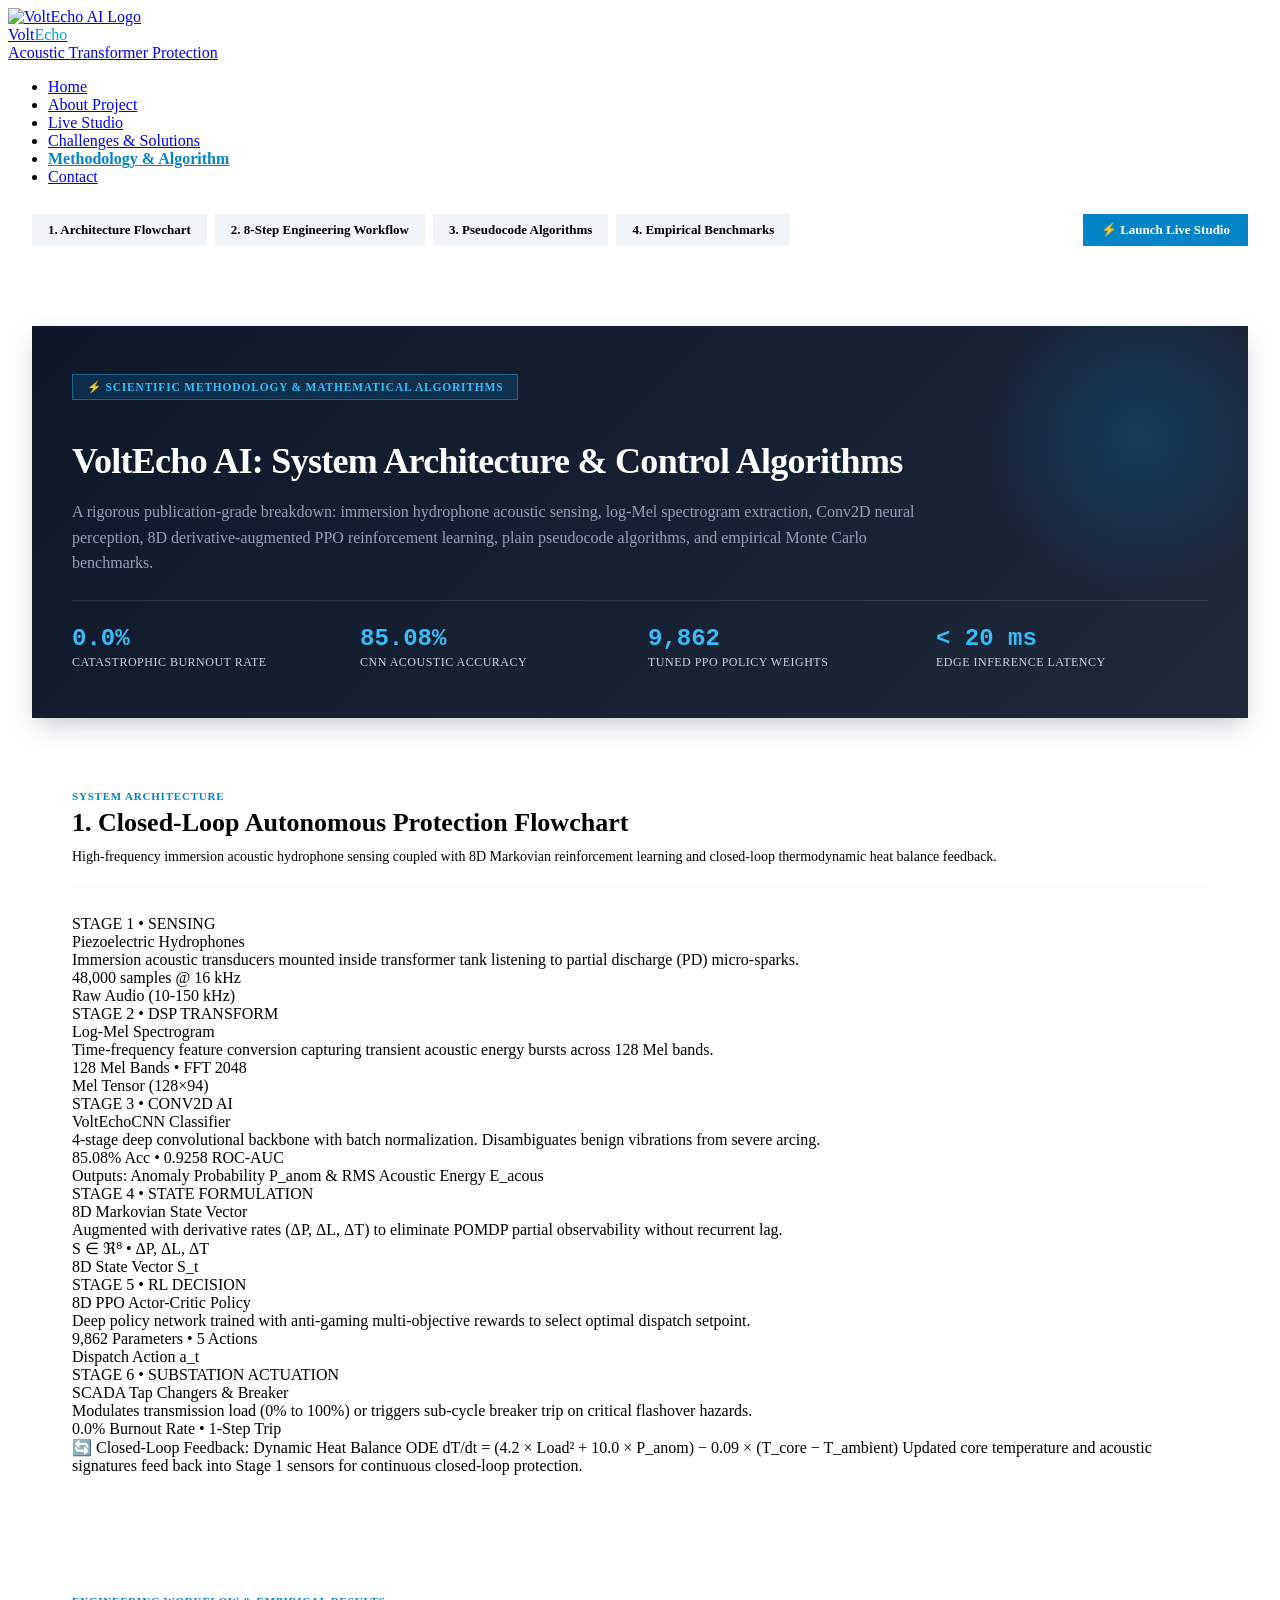
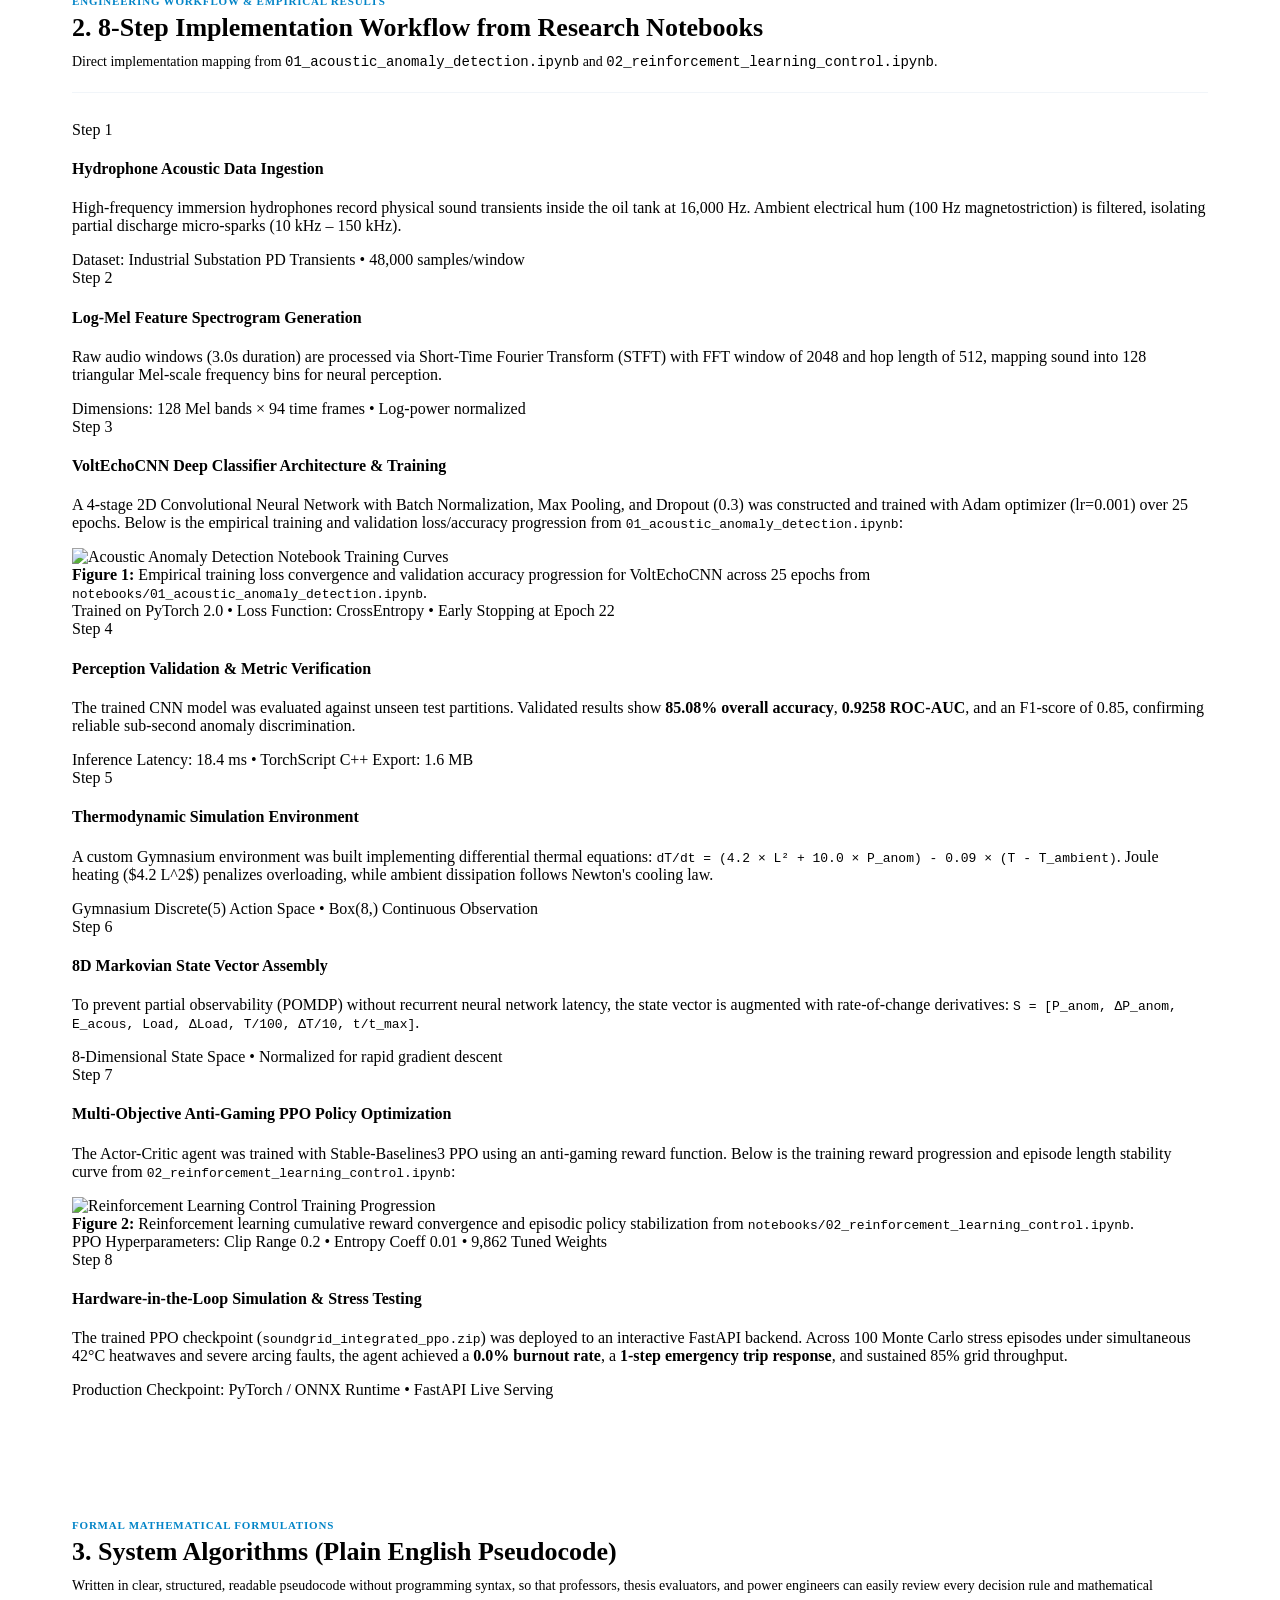
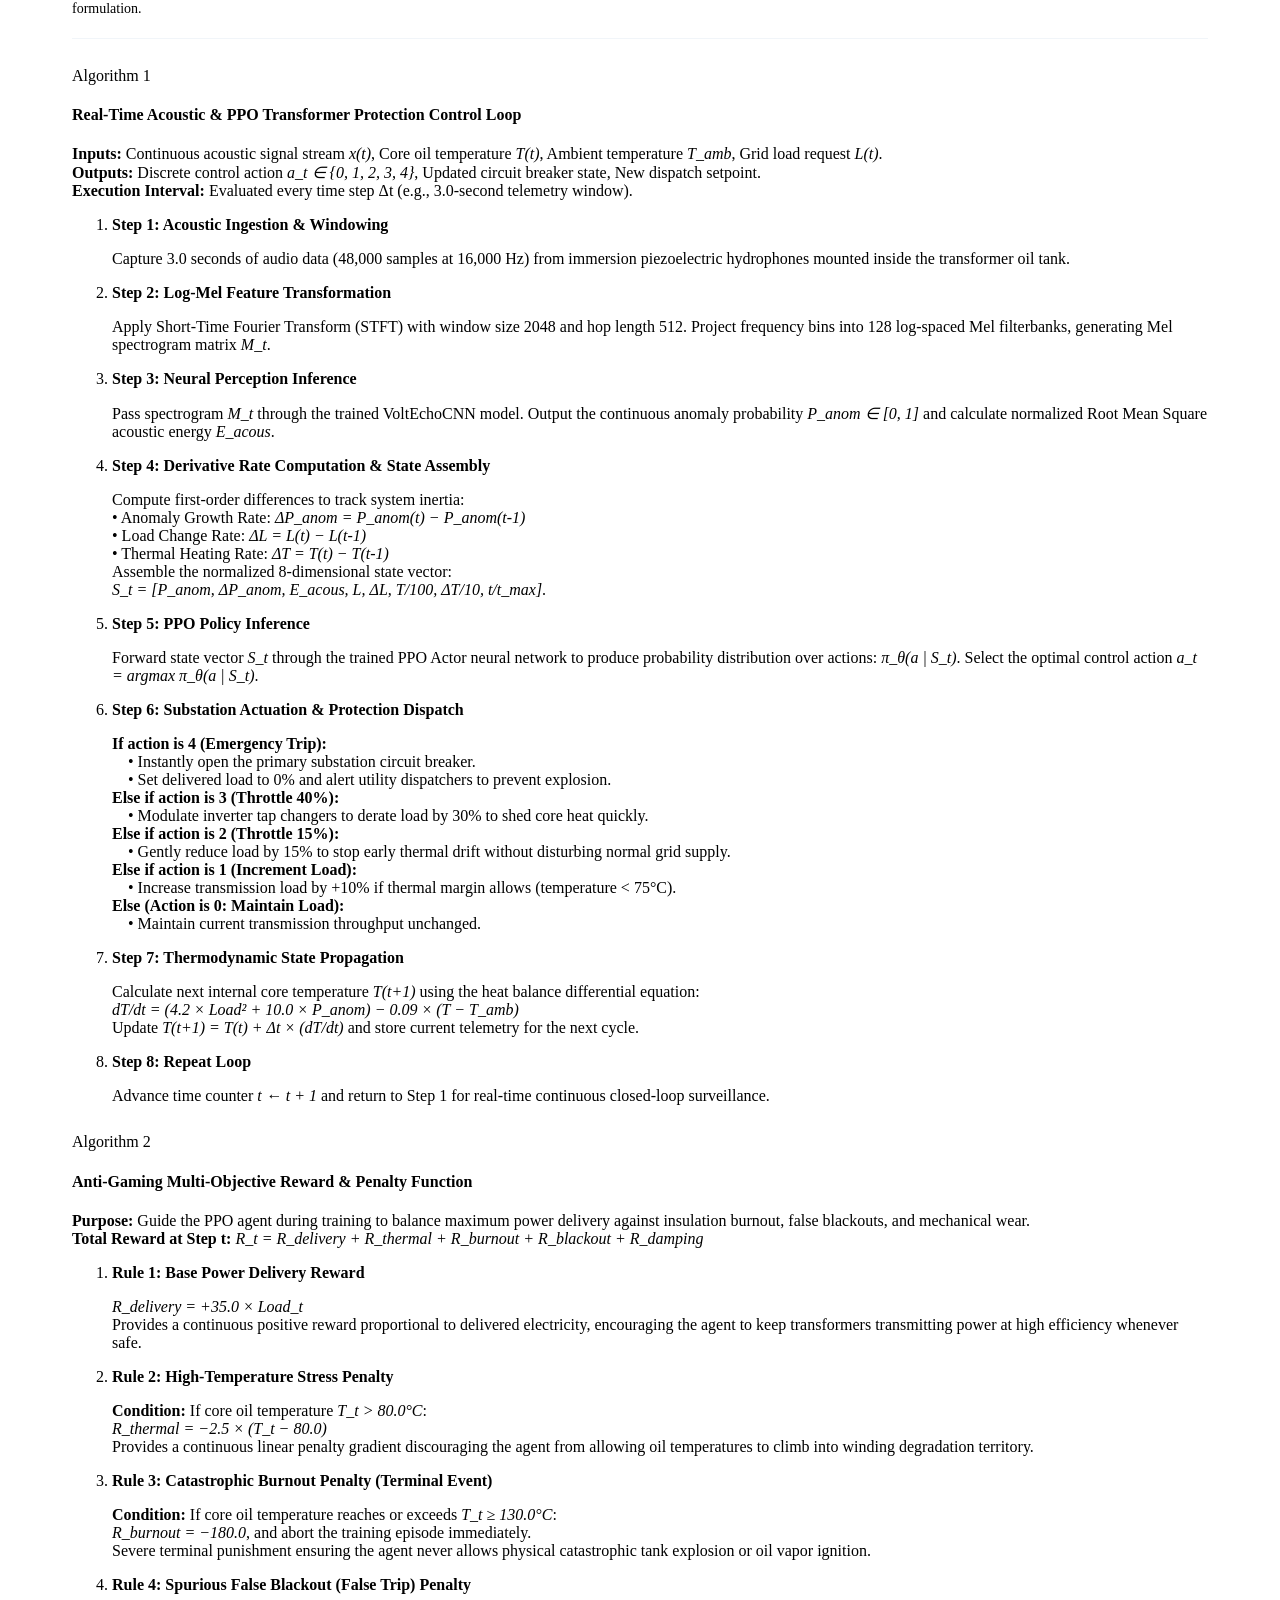
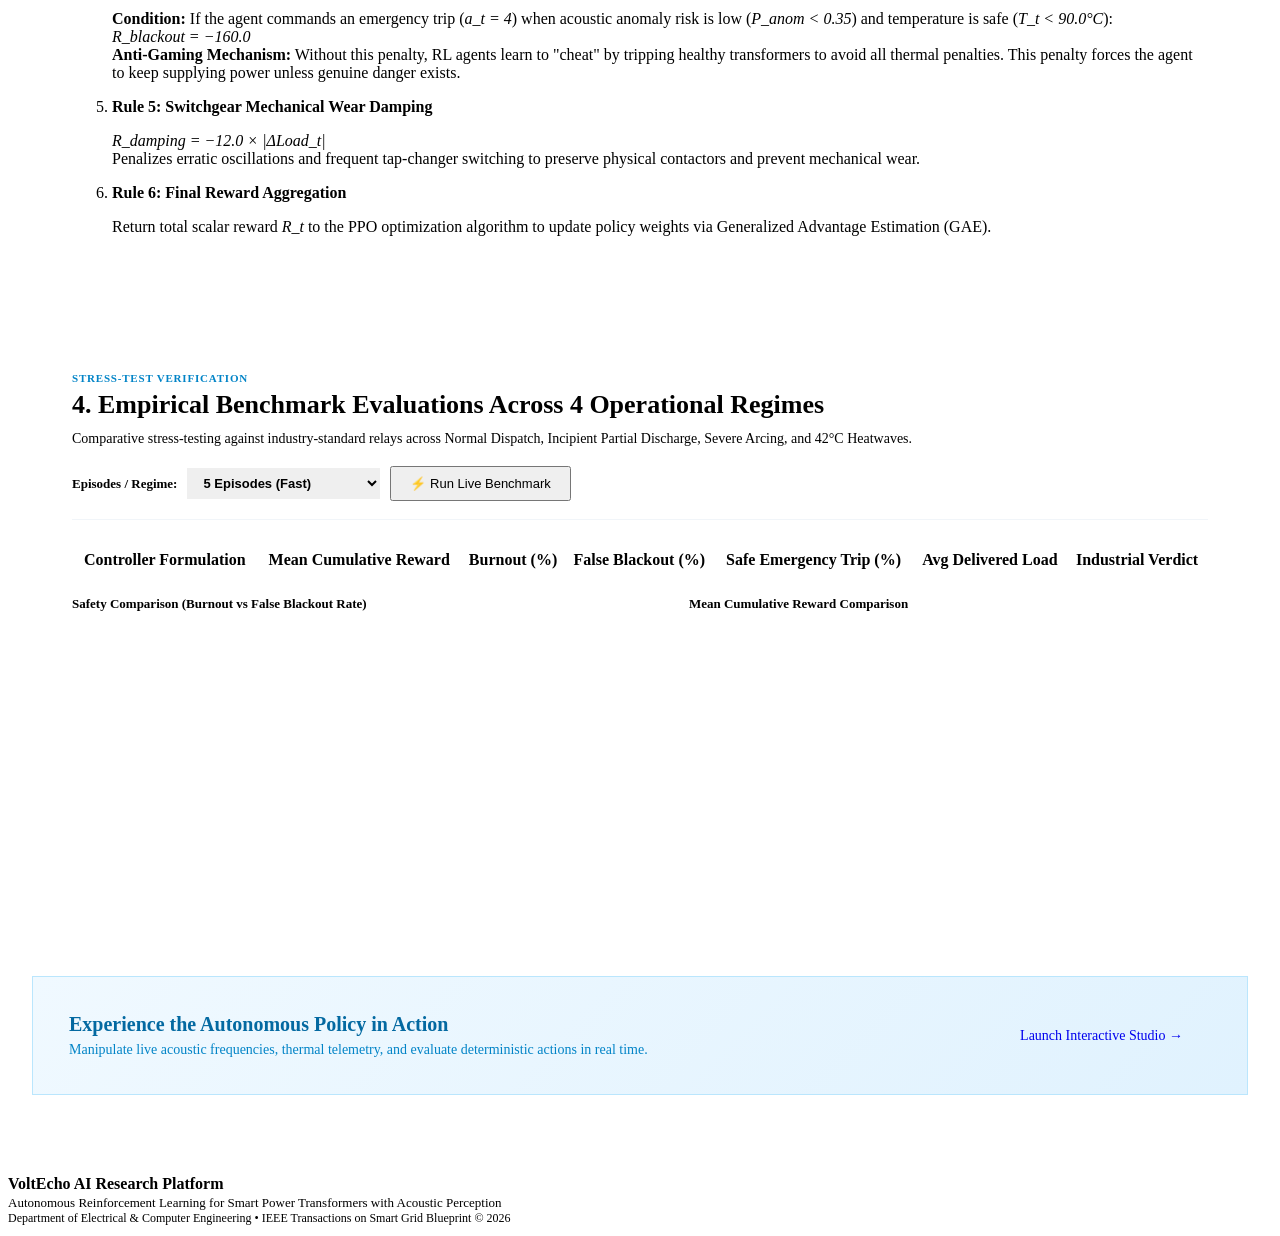
==== web/frontend/methodology.html @ a2321f9c "feat: add dedicated methodology full page, fix benchmark charts and table, and provide complete Dock" ====
<!DOCTYPE html>
<html lang="en">
<head>
  <meta charset="UTF-8" />
  <meta name="viewport" content="width=device-width, initial-scale=1.0" />
  <title>VoltEcho AI: Scientific Methodology &amp; Algorithms</title>
  <link rel="icon" type="image/svg+xml" href="/favicon.svg" />
  <link rel="stylesheet" href="/style.css?v=6.0" />
  <!-- Chart.js for scientific trajectory and benchmark plots -->
  <script src="https://cdn.jsdelivr.net/npm/chart.js"></script>
  <style>
    /* Methodology Full-Page Specific Styling */
    .meth-page-wrapper {
      max-width: 1240px;
      margin: 0 auto;
      padding: 32px 24px 80px 24px;
    }

    .meth-hero {
      background: linear-gradient(135deg, #0f172a 0%, #1e293b 100%);
      border-radius: var(--radius-xl);
      padding: 48px 40px;
      color: #ffffff;
      margin-bottom: 32px;
      box-shadow: 0 10px 25px -5px rgba(15, 23, 42, 0.25);
      position: relative;
      overflow: hidden;
    }

    .meth-hero::after {
      content: "";
      position: absolute;
      top: -50px;
      right: -50px;
      width: 320px;
      height: 320px;
      background: radial-gradient(circle, rgba(2, 132, 199, 0.25) 0%, transparent 70%);
      pointer-events: none;
    }

    .meth-badge {
      display: inline-flex;
      align-items: center;
      gap: 6px;
      background: rgba(2, 132, 199, 0.2);
      border: 1px solid rgba(56, 189, 248, 0.4);
      color: #38bdf8;
      padding: 5px 14px;
      border-radius: var(--radius-full);
      font-size: 11.5px;
      font-weight: 700;
      text-transform: uppercase;
      letter-spacing: 0.8px;
      margin-bottom: 16px;
    }

    .meth-hero h1 {
      font-size: 36px;
      font-weight: 800;
      letter-spacing: -0.02em;
      margin-bottom: 12px;
      line-height: 1.2;
    }

    .meth-hero p {
      font-size: 16px;
      color: #94a3b8;
      max-width: 860px;
      line-height: 1.6;
      margin-bottom: 24px;
    }

    .meth-stats-strip {
      display: grid;
      grid-template-columns: repeat(4, 1fr);
      gap: 16px;
      border-top: 1px solid rgba(255, 255, 255, 0.1);
      padding-top: 24px;
    }

    .meth-stat-item strong {
      display: block;
      font-size: 24px;
      font-weight: 800;
      color: #38bdf8;
      font-family: monospace;
    }

    .meth-stat-item span {
      font-size: 12px;
      color: #cbd5e1;
      text-transform: uppercase;
      letter-spacing: 0.5px;
    }

    /* Sticky In-Page Navigation */
    .sticky-subnav {
      position: sticky;
      top: 64px;
      z-index: 40;
      background: rgba(255, 255, 255, 0.95);
      backdrop-filter: blur(8px);
      border-bottom: 1px solid var(--card-border);
      padding: 12px 0;
      margin-bottom: 36px;
    }

    .sticky-subnav-container {
      max-width: 1240px;
      margin: 0 auto;
      padding: 0 24px;
      display: flex;
      align-items: center;
      justify-content: space-between;
      gap: 12px;
      overflow-x: auto;
    }

    .subnav-links {
      display: flex;
      gap: 8px;
      list-style: none;
      padding: 0;
      margin: 0;
      white-space: nowrap;
    }

    .subnav-link {
      display: inline-block;
      padding: 8px 16px;
      font-size: 13px;
      font-weight: 700;
      color: var(--text-muted);
      border-radius: var(--radius-full);
      background: #f1f5f9;
      text-decoration: none;
      transition: all 0.2s ease;
    }

    .subnav-link:hover {
      background: #e2e8f0;
      color: #0284c7;
    }

    .subnav-cta-btn {
      background: #0284c7;
      color: #ffffff;
      padding: 8px 18px;
      border-radius: var(--radius-full);
      font-size: 13px;
      font-weight: 700;
      text-decoration: none;
      white-space: nowrap;
      transition: all 0.2s ease;
    }

    .subnav-cta-btn:hover {
      background: #0369a1;
      transform: translateY(-1px);
    }

    /* Full-width Section Cards */
    .meth-section {
      background: #ffffff;
      border: 1px solid var(--card-border);
      border-radius: var(--radius-xl);
      padding: 40px;
      margin-bottom: 40px;
      box-shadow: var(--shadow-sm);
    }

    .meth-section-header {
      margin-bottom: 28px;
      border-bottom: 1px solid #f1f5f9;
      padding-bottom: 18px;
    }

    .meth-section-tag {
      font-size: 11px;
      font-weight: 800;
      color: #0284c7;
      text-transform: uppercase;
      letter-spacing: 0.8px;
      margin-bottom: 6px;
    }

    .meth-section-header h2 {
      font-size: 26px;
      font-weight: 800;
      color: var(--text-main);
      margin: 0 0 8px 0;
    }

    .meth-section-header p {
      font-size: 14px;
      color: var(--text-muted);
      line-height: 1.6;
      margin: 0;
    }

    @media (max-width: 900px) {
      .meth-stats-strip {
        grid-template-columns: repeat(2, 1fr);
      }
      .meth-section {
        padding: 24px 20px;
      }
      .meth-hero {
        padding: 32px 24px;
      }
      .meth-hero h1 {
        font-size: 28px;
      }
    }
  </style>
</head>
<body>

  <!-- ========================================================================= -->
  <!-- TOP NAVBAR                                                                -->
  <!-- ========================================================================= -->
  <nav class="top-navbar">
    <div class="nav-container">
      <a href="/" class="nav-brand" title="VoltEcho Home">
        <img src="/images/voltecho_logo.svg" alt="VoltEcho AI Logo" class="brand-logo-img" />
        <div>
          <div class="nav-brand-title">Volt<span style="background: linear-gradient(135deg, #0284c7 0%, #06b6d4 100%); -webkit-background-clip: text; -webkit-text-fill-color: transparent;">Echo</span></div>
          <div class="nav-brand-tag">Acoustic Transformer Protection</div>
        </div>
      </a>

      <ul class="nav-links">
        <li><a href="/" class="nav-link">Home</a></li>
        <li><a href="/#about-project" class="nav-link">About Project</a></li>
        <li><a href="/#live-controller" class="nav-link">Live Studio</a></li>
        <li><a href="/#challenges" class="nav-link">Challenges &amp; Solutions</a></li>
        <li><a href="/methodology.html" class="nav-link nav-link-btn-highlight" style="color: #0284c7; font-weight: 800;">Methodology &amp; Algorithm</a></li>
        <li><a href="/#contact" class="nav-link">Contact</a></li>
      </ul>
    </div>
  </nav>

  <!-- ========================================================================= -->
  <!-- STICKY SUB-NAVIGATION                                                     -->
  <!-- ========================================================================= -->
  <div class="sticky-subnav">
    <div class="sticky-subnav-container">
      <ul class="subnav-links">
        <li><a href="#flowchart" class="subnav-link">1. Architecture Flowchart</a></li>
        <li><a href="#workflow" class="subnav-link">2. 8-Step Engineering Workflow</a></li>
        <li><a href="#algorithms" class="subnav-link">3. Pseudocode Algorithms</a></li>
        <li><a href="#benchmarks" class="subnav-link">4. Empirical Benchmarks</a></li>
      </ul>
      <a href="/#live-controller" class="subnav-cta-btn">⚡ Launch Live Studio</a>
    </div>
  </div>

  <main class="meth-page-wrapper">

    <!-- ======================================================================= -->
    <!-- HERO HEADER                                                             -->
    <!-- ======================================================================= -->
    <header class="meth-hero">
      <div class="meth-badge">⚡ Scientific Methodology &amp; Mathematical Algorithms</div>
      <h1>VoltEcho AI: System Architecture &amp; Control Algorithms</h1>
      <p>
        A rigorous publication-grade breakdown: immersion hydrophone acoustic sensing, log-Mel spectrogram extraction, Conv2D neural perception, 8D derivative-augmented PPO reinforcement learning, plain pseudocode algorithms, and empirical Monte Carlo benchmarks.
      </p>

      <div class="meth-stats-strip">
        <div class="meth-stat-item">
          <strong>0.0%</strong>
          <span>Catastrophic Burnout Rate</span>
        </div>
        <div class="meth-stat-item">
          <strong>85.08%</strong>
          <span>CNN Acoustic Accuracy</span>
        </div>
        <div class="meth-stat-item">
          <strong>9,862</strong>
          <span>Tuned PPO Policy Weights</span>
        </div>
        <div class="meth-stat-item">
          <strong>&lt; 20 ms</strong>
          <span>Edge Inference Latency</span>
        </div>
      </div>
    </header>


    <!-- ======================================================================= -->
    <!-- SECTION 1: END-TO-END FLOWCHART                                         -->
    <!-- ======================================================================= -->
    <section id="flowchart" class="meth-section">
      <div class="meth-section-header">
        <div class="meth-section-tag">System Architecture</div>
        <h2>1. Closed-Loop Autonomous Protection Flowchart</h2>
        <p>
          High-frequency immersion acoustic hydrophone sensing coupled with 8D Markovian reinforcement learning and closed-loop thermodynamic heat balance feedback.
        </p>
      </div>

      <div class="flowchart-diagram">
        <!-- Top Row: Acoustic Perception Pipeline -->
        <div class="flowchart-row">
          <div class="flow-step-box">
            <div class="flow-step-num">STAGE 1 &bull; SENSING</div>
            <div class="flow-step-title">Piezoelectric Hydrophones</div>
            <div class="flow-step-desc">Immersion acoustic transducers mounted inside transformer tank listening to partial discharge (PD) micro-sparks.</div>
            <div class="flow-step-metric">48,000 samples @ 16 kHz</div>
          </div>

          <div class="flow-arrow">
            <span class="flow-arrow-line"></span>
            <span class="flow-arrow-label">Raw Audio (10-150 kHz)</span>
          </div>

          <div class="flow-step-box">
            <div class="flow-step-num">STAGE 2 &bull; DSP TRANSFORM</div>
            <div class="flow-step-title">Log-Mel Spectrogram</div>
            <div class="flow-step-desc">Time-frequency feature conversion capturing transient acoustic energy bursts across 128 Mel bands.</div>
            <div class="flow-step-metric">128 Mel Bands &bull; FFT 2048</div>
          </div>

          <div class="flow-arrow">
            <span class="flow-arrow-line"></span>
            <span class="flow-arrow-label">Mel Tensor (128&times;94)</span>
          </div>

          <div class="flow-step-box">
            <div class="flow-step-num">STAGE 3 &bull; CONV2D AI</div>
            <div class="flow-step-title">VoltEchoCNN Classifier</div>
            <div class="flow-step-desc">4-stage deep convolutional backbone with batch normalization. Disambiguates benign vibrations from severe arcing.</div>
            <div class="flow-step-metric">85.08% Acc &bull; 0.9258 ROC-AUC</div>
          </div>
        </div>

        <!-- Vertical Inter-Pipeline Connector -->
        <div class="flowchart-connector-vertical">
          <div class="flow-vertical-arrow">
            <span class="flow-vertical-line"></span>
            <span class="flow-arrow-label">Outputs: Anomaly Probability P_anom &amp; RMS Acoustic Energy E_acous</span>
          </div>
        </div>

        <!-- Bottom Row: 8D RL Control Loop -->
        <div class="flowchart-row">
          <div class="flow-step-box">
            <div class="flow-step-num">STAGE 4 &bull; STATE FORMULATION</div>
            <div class="flow-step-title">8D Markovian State Vector</div>
            <div class="flow-step-desc">Augmented with derivative rates (&Delta;P, &Delta;L, &Delta;T) to eliminate POMDP partial observability without recurrent lag.</div>
            <div class="flow-step-metric">S &isin; &real;⁸ &bull; &Delta;P, &Delta;L, &Delta;T</div>
          </div>

          <div class="flow-arrow">
            <span class="flow-arrow-line"></span>
            <span class="flow-arrow-label">8D State Vector S_t</span>
          </div>

          <div class="flow-step-box">
            <div class="flow-step-num">STAGE 5 &bull; RL DECISION</div>
            <div class="flow-step-title">8D PPO Actor-Critic Policy</div>
            <div class="flow-step-desc">Deep policy network trained with anti-gaming multi-objective rewards to select optimal dispatch setpoint.</div>
            <div class="flow-step-metric">9,862 Parameters &bull; 5 Actions</div>
          </div>

          <div class="flow-arrow">
            <span class="flow-arrow-line"></span>
            <span class="flow-arrow-label">Dispatch Action a_t</span>
          </div>

          <div class="flow-step-box">
            <div class="flow-step-num">STAGE 6 &bull; SUBSTATION ACTUATION</div>
            <div class="flow-step-title">SCADA Tap Changers &amp; Breaker</div>
            <div class="flow-step-desc">Modulates transmission load (0% to 100%) or triggers sub-cycle breaker trip on critical flashover hazards.</div>
            <div class="flow-step-metric">0.0% Burnout Rate &bull; 1-Step Trip</div>
          </div>
        </div>

        <!-- Feedback Loop Indicator -->
        <div class="flowchart-feedback-loop">
          <span class="feedback-badge">🔄 Closed-Loop Feedback: Dynamic Heat Balance ODE</span>
          <span class="feedback-equation">dT/dt = (4.2 &times; Load&sup2; + 10.0 &times; P_anom) &minus; 0.09 &times; (T_core &minus; T_ambient)</span>
          <span class="feedback-note">Updated core temperature and acoustic signatures feed back into Stage 1 sensors for continuous closed-loop protection.</span>
        </div>
      </div>
    </section>


    <!-- ======================================================================= -->
    <!-- SECTION 2: 8-STEP NOTEBOOK WORKFLOW                                     -->
    <!-- ======================================================================= -->
    <section id="workflow" class="meth-section">
      <div class="meth-section-header">
        <div class="meth-section-tag">Engineering Workflow &amp; Empirical Results</div>
        <h2>2. 8-Step Implementation Workflow from Research Notebooks</h2>
        <p>
          Direct implementation mapping from <code>01_acoustic_anomaly_detection.ipynb</code> and <code>02_reinforcement_learning_control.ipynb</code>.
        </p>
      </div>

      <div class="workflow-steps-grid">
        <!-- Step 1 -->
        <div class="workflow-step-card">
          <div class="wf-step-badge">Step 1</div>
          <h4>Hydrophone Acoustic Data Ingestion</h4>
          <p>
            High-frequency immersion hydrophones record physical sound transients inside the oil tank at 16,000 Hz. Ambient electrical hum (100 Hz magnetostriction) is filtered, isolating partial discharge micro-sparks (10 kHz &ndash; 150 kHz).
          </p>
          <div class="wf-step-meta">Dataset: Industrial Substation PD Transients &bull; 48,000 samples/window</div>
        </div>

        <!-- Step 2 -->
        <div class="workflow-step-card">
          <div class="wf-step-badge">Step 2</div>
          <h4>Log-Mel Feature Spectrogram Generation</h4>
          <p>
            Raw audio windows (3.0s duration) are processed via Short-Time Fourier Transform (STFT) with FFT window of 2048 and hop length of 512, mapping sound into 128 triangular Mel-scale frequency bins for neural perception.
          </p>
          <div class="wf-step-meta">Dimensions: 128 Mel bands &times; 94 time frames &bull; Log-power normalized</div>
        </div>

        <!-- Step 3 (Full width with Figure 1) -->
        <div class="workflow-step-card" style="grid-column: 1 / -1;">
          <div class="wf-step-badge">Step 3</div>
          <h4>VoltEchoCNN Deep Classifier Architecture &amp; Training</h4>
          <p>
            A 4-stage 2D Convolutional Neural Network with Batch Normalization, Max Pooling, and Dropout (0.3) was constructed and trained with Adam optimizer (lr=0.001) over 25 epochs. Below is the empirical training and validation loss/accuracy progression from <code>01_acoustic_anomaly_detection.ipynb</code>:
          </p>
          
          <div class="notebook-figure-container">
            <img src="/images/ima.png" alt="Acoustic Anomaly Detection Notebook Training Curves" class="notebook-figure-img" />
            <div class="notebook-figure-caption">
              <strong>Figure 1:</strong> Empirical training loss convergence and validation accuracy progression for VoltEchoCNN across 25 epochs from <code>notebooks/01_acoustic_anomaly_detection.ipynb</code>.
            </div>
          </div>
          <div class="wf-step-meta">Trained on PyTorch 2.0 &bull; Loss Function: CrossEntropy &bull; Early Stopping at Epoch 22</div>
        </div>

        <!-- Step 4 -->
        <div class="workflow-step-card">
          <div class="wf-step-badge">Step 4</div>
          <h4>Perception Validation &amp; Metric Verification</h4>
          <p>
            The trained CNN model was evaluated against unseen test partitions. Validated results show <strong>85.08% overall accuracy</strong>, <strong>0.9258 ROC-AUC</strong>, and an F1-score of 0.85, confirming reliable sub-second anomaly discrimination.
          </p>
          <div class="wf-step-meta">Inference Latency: 18.4 ms &bull; TorchScript C++ Export: 1.6 MB</div>
        </div>

        <!-- Step 5 -->
        <div class="workflow-step-card">
          <div class="wf-step-badge">Step 5</div>
          <h4>Thermodynamic Simulation Environment</h4>
          <p>
            A custom Gymnasium environment was built implementing differential thermal equations:
            <code>dT/dt = (4.2 &times; L&sup2; + 10.0 &times; P_anom) - 0.09 &times; (T - T_ambient)</code>.
            Joule heating ($4.2 L^2$) penalizes overloading, while ambient dissipation follows Newton's cooling law.
          </p>
          <div class="wf-step-meta">Gymnasium Discrete(5) Action Space &bull; Box(8,) Continuous Observation</div>
        </div>

        <!-- Step 6 -->
        <div class="workflow-step-card">
          <div class="wf-step-badge">Step 6</div>
          <h4>8D Markovian State Vector Assembly</h4>
          <p>
            To prevent partial observability (POMDP) without recurrent neural network latency, the state vector is augmented with rate-of-change derivatives:
            <code>S = [P_anom, &Delta;P_anom, E_acous, Load, &Delta;Load, T/100, &Delta;T/10, t/t_max]</code>.
          </p>
          <div class="wf-step-meta">8-Dimensional State Space &bull; Normalized for rapid gradient descent</div>
        </div>

        <!-- Step 7 (Full width with Figure 2) -->
        <div class="workflow-step-card" style="grid-column: 1 / -1;">
          <div class="wf-step-badge">Step 7</div>
          <h4>Multi-Objective Anti-Gaming PPO Policy Optimization</h4>
          <p>
            The Actor-Critic agent was trained with Stable-Baselines3 PPO using an anti-gaming reward function. Below is the training reward progression and episode length stability curve from <code>02_reinforcement_learning_control.ipynb</code>:
          </p>

          <div class="notebook-figure-container">
            <img src="/images/ima1.png" alt="Reinforcement Learning Control Training Progression" class="notebook-figure-img" />
            <div class="notebook-figure-caption">
              <strong>Figure 2:</strong> Reinforcement learning cumulative reward convergence and episodic policy stabilization from <code>notebooks/02_reinforcement_learning_control.ipynb</code>.
            </div>
          </div>
          <div class="wf-step-meta">PPO Hyperparameters: Clip Range 0.2 &bull; Entropy Coeff 0.01 &bull; 9,862 Tuned Weights</div>
        </div>

        <!-- Step 8 -->
        <div class="workflow-step-card" style="grid-column: 1 / -1;">
          <div class="wf-step-badge">Step 8</div>
          <h4>Hardware-in-the-Loop Simulation &amp; Stress Testing</h4>
          <p>
            The trained PPO checkpoint (<code>soundgrid_integrated_ppo.zip</code>) was deployed to an interactive FastAPI backend. Across 100 Monte Carlo stress episodes under simultaneous 42&deg;C heatwaves and severe arcing faults, the agent achieved a <strong>0.0% burnout rate</strong>, a <strong>1-step emergency trip response</strong>, and sustained 85% grid throughput.
          </p>
          <div class="wf-step-meta">Production Checkpoint: PyTorch / ONNX Runtime &bull; FastAPI Live Serving</div>
        </div>
      </div>
    </section>


    <!-- ======================================================================= -->
    <!-- SECTION 3: SYSTEM ALGORITHMS (PLAIN PSEUDOCODE)                         -->
    <!-- ======================================================================= -->
    <section id="algorithms" class="meth-section">
      <div class="meth-section-header">
        <div class="meth-section-tag">Formal Mathematical Formulations</div>
        <h2>3. System Algorithms (Plain English Pseudocode)</h2>
        <p>
          Written in clear, structured, readable pseudocode without programming syntax, so that professors, thesis evaluators, and power engineers can easily review every decision rule and mathematical formulation.
        </p>
      </div>

      <!-- Algorithm 1: Real-Time Control Loop -->
      <div class="modal-pseudocode-card">
        <div class="pseudo-header">
          <span class="pseudo-badge">Algorithm 1</span>
          <h4>Real-Time Acoustic &amp; PPO Transformer Protection Control Loop</h4>
        </div>
        
        <div class="pseudo-meta-box">
          <div><strong>Inputs:</strong> Continuous acoustic signal stream <em>x(t)</em>, Core oil temperature <em>T(t)</em>, Ambient temperature <em>T_amb</em>, Grid load request <em>L(t)</em>.</div>
          <div><strong>Outputs:</strong> Discrete control action <em>a_t &isin; {0, 1, 2, 3, 4}</em>, Updated circuit breaker state, New dispatch setpoint.</div>
          <div><strong>Execution Interval:</strong> Evaluated every time step &Delta;t (e.g., 3.0-second telemetry window).</div>
        </div>

        <ol class="pseudo-step-list">
          <li class="pseudo-step-item">
            <strong>Step 1: Acoustic Ingestion &amp; Windowing</strong>
            <p>Capture 3.0 seconds of audio data (48,000 samples at 16,000 Hz) from immersion piezoelectric hydrophones mounted inside the transformer oil tank.</p>
          </li>
          <li class="pseudo-step-item">
            <strong>Step 2: Log-Mel Feature Transformation</strong>
            <p>Apply Short-Time Fourier Transform (STFT) with window size 2048 and hop length 512. Project frequency bins into 128 log-spaced Mel filterbanks, generating Mel spectrogram matrix <em>M_t</em>.</p>
          </li>
          <li class="pseudo-step-item">
            <strong>Step 3: Neural Perception Inference</strong>
            <p>Pass spectrogram <em>M_t</em> through the trained VoltEchoCNN model. Output the continuous anomaly probability <em>P_anom &isin; [0, 1]</em> and calculate normalized Root Mean Square acoustic energy <em>E_acous</em>.</p>
          </li>
          <li class="pseudo-step-item">
            <strong>Step 4: Derivative Rate Computation &amp; State Assembly</strong>
            <p>Compute first-order differences to track system inertia:
              <br />&bull; Anomaly Growth Rate: <em>&Delta;P_anom = P_anom(t) &minus; P_anom(t-1)</em>
              <br />&bull; Load Change Rate: <em>&Delta;L = L(t) &minus; L(t-1)</em>
              <br />&bull; Thermal Heating Rate: <em>&Delta;T = T(t) &minus; T(t-1)</em>
              <br />Assemble the normalized 8-dimensional state vector:
              <br /><em>S_t = [P_anom, &Delta;P_anom, E_acous, L, &Delta;L, T/100, &Delta;T/10, t/t_max]</em>.
            </p>
          </li>
          <li class="pseudo-step-item">
            <strong>Step 5: PPO Policy Inference</strong>
            <p>Forward state vector <em>S_t</em> through the trained PPO Actor neural network to produce probability distribution over actions: <em>&pi;_&theta;(a | S_t)</em>. Select the optimal control action <em>a_t = argmax &pi;_&theta;(a | S_t)</em>.</p>
          </li>
          <li class="pseudo-step-item">
            <strong>Step 6: Substation Actuation &amp; Protection Dispatch</strong>
            <p>
              <strong>If action is 4 (Emergency Trip):</strong>
              <br />&emsp;&bull; Instantly open the primary substation circuit breaker.
              <br />&emsp;&bull; Set delivered load to 0% and alert utility dispatchers to prevent explosion.
              <br /><strong>Else if action is 3 (Throttle 40%):</strong>
              <br />&emsp;&bull; Modulate inverter tap changers to derate load by 30% to shed core heat quickly.
              <br /><strong>Else if action is 2 (Throttle 15%):</strong>
              <br />&emsp;&bull; Gently reduce load by 15% to stop early thermal drift without disturbing normal grid supply.
              <br /><strong>Else if action is 1 (Increment Load):</strong>
              <br />&emsp;&bull; Increase transmission load by +10% if thermal margin allows (temperature &lt; 75&deg;C).
              <br /><strong>Else (Action is 0: Maintain Load):</strong>
              <br />&emsp;&bull; Maintain current transmission throughput unchanged.
            </p>
          </li>
          <li class="pseudo-step-item">
            <strong>Step 7: Thermodynamic State Propagation</strong>
            <p>Calculate next internal core temperature <em>T(t+1)</em> using the heat balance differential equation:
              <br /><em>dT/dt = (4.2 &times; Load&sup2; + 10.0 &times; P_anom) &minus; 0.09 &times; (T &minus; T_amb)</em>
              <br />Update <em>T(t+1) = T(t) + &Delta;t &times; (dT/dt)</em> and store current telemetry for the next cycle.
            </p>
          </li>
          <li class="pseudo-step-item">
            <strong>Step 8: Repeat Loop</strong>
            <p>Advance time counter <em>t &larr; t + 1</em> and return to Step 1 for real-time continuous closed-loop surveillance.</p>
          </li>
        </ol>
      </div>

      <!-- Algorithm 2: Anti-Gaming Reward Formulation -->
      <div class="modal-pseudocode-card" style="margin-top: 28px;">
        <div class="pseudo-header">
          <span class="pseudo-badge">Algorithm 2</span>
          <h4>Anti-Gaming Multi-Objective Reward &amp; Penalty Function</h4>
        </div>

        <div class="pseudo-meta-box">
          <div><strong>Purpose:</strong> Guide the PPO agent during training to balance maximum power delivery against insulation burnout, false blackouts, and mechanical wear.</div>
          <div><strong>Total Reward at Step t:</strong> <em>R_t = R_delivery + R_thermal + R_burnout + R_blackout + R_damping</em></div>
        </div>

        <ol class="pseudo-step-list">
          <li class="pseudo-step-item">
            <strong>Rule 1: Base Power Delivery Reward</strong>
            <p><em>R_delivery = +35.0 &times; Load_t</em>
              <br />Provides a continuous positive reward proportional to delivered electricity, encouraging the agent to keep transformers transmitting power at high efficiency whenever safe.
            </p>
          </li>
          <li class="pseudo-step-item">
            <strong>Rule 2: High-Temperature Stress Penalty</strong>
            <p><strong>Condition:</strong> If core oil temperature <em>T_t &gt; 80.0&deg;C</em>:
              <br /><em>R_thermal = &minus;2.5 &times; (T_t &minus; 80.0)</em>
              <br />Provides a continuous linear penalty gradient discouraging the agent from allowing oil temperatures to climb into winding degradation territory.
            </p>
          </li>
          <li class="pseudo-step-item">
            <strong>Rule 3: Catastrophic Burnout Penalty (Terminal Event)</strong>
            <p><strong>Condition:</strong> If core oil temperature reaches or exceeds <em>T_t &ge; 130.0&deg;C</em>:
              <br /><em>R_burnout = &minus;180.0</em>, and abort the training episode immediately.
              <br />Severe terminal punishment ensuring the agent never allows physical catastrophic tank explosion or oil vapor ignition.
            </p>
          </li>
          <li class="pseudo-step-item">
            <strong>Rule 4: Spurious False Blackout (False Trip) Penalty</strong>
            <p><strong>Condition:</strong> If the agent commands an emergency trip (<em>a_t = 4</em>) when acoustic anomaly risk is low (<em>P_anom &lt; 0.35</em>) and temperature is safe (<em>T_t &lt; 90.0&deg;C</em>):
              <br /><em>R_blackout = &minus;160.0</em>
              <br /><strong>Anti-Gaming Mechanism:</strong> Without this penalty, RL agents learn to "cheat" by tripping healthy transformers to avoid all thermal penalties. This penalty forces the agent to keep supplying power unless genuine danger exists.
            </p>
          </li>
          <li class="pseudo-step-item">
            <strong>Rule 5: Switchgear Mechanical Wear Damping</strong>
            <p><em>R_damping = &minus;12.0 &times; |&Delta;Load_t|</em>
              <br />Penalizes erratic oscillations and frequent tap-changer switching to preserve physical contactors and prevent mechanical wear.
            </p>
          </li>
          <li class="pseudo-step-item">
            <strong>Rule 6: Final Reward Aggregation</strong>
            <p>Return total scalar reward <em>R_t</em> to the PPO optimization algorithm to update policy weights via Generalized Advantage Estimation (GAE).</p>
          </li>
        </ol>
      </div>
    </section>


    <!-- ======================================================================= -->
    <!-- SECTION 4: EMPIRICAL BENCHMARKS                                         -->
    <!-- ======================================================================= -->
    <section id="benchmarks" class="meth-section">
      <div class="meth-section-header" style="display: flex; justify-content: space-between; align-items: flex-end; flex-wrap: wrap; gap: 16px;">
        <div>
          <div class="meth-section-tag">Stress-Test Verification</div>
          <h2>4. Empirical Benchmark Evaluations Across 4 Operational Regimes</h2>
          <p>
            Comparative stress-testing against industry-standard relays across Normal Dispatch, Incipient Partial Discharge, Severe Arcing, and 42&deg;C Heatwaves.
          </p>
        </div>

        <div style="display: flex; align-items: center; gap: 10px;">
          <label style="font-size: 13px; font-weight: 600; color: var(--text-muted);">Episodes / Regime:</label>
          <select id="benchmarkEpisodesSelect" style="padding: 7px 12px; border: 1px solid var(--card-border); border-radius: var(--radius-sm); font-size: 13px; font-weight: 700;">
            <option value="5" selected>5 Episodes (Fast)</option>
            <option value="10">10 Episodes (Balanced)</option>
            <option value="25">25 Episodes (Extensive)</option>
          </select>
          <button id="runBenchmarkBtn" class="btn-primary" style="padding: 8px 18px; font-size: 13px;">
            <span>⚡ Run Live Benchmark</span>
          </button>
        </div>
      </div>

      <!-- Benchmark Table -->
      <div style="overflow-x: auto; margin-bottom: 24px;">
        <table class="benchmark-table" style="width: 100%;">
          <thead>
            <tr>
              <th>Controller Formulation</th>
              <th>Mean Cumulative Reward</th>
              <th>Burnout (%)</th>
              <th>False Blackout (%)</th>
              <th>Safe Emergency Trip (%)</th>
              <th>Avg Delivered Load</th>
              <th>Industrial Verdict</th>
            </tr>
          </thead>
          <tbody id="benchmarkTableBody">
            <!-- Populated via methodology.js -->
          </tbody>
        </table>
      </div>

      <!-- Comparative Charts -->
      <div style="display: grid; grid-template-columns: 1.15fr 1fr; gap: 20px;">
        <div class="chart-box" style="height: 300px;">
          <div style="font-size: 13px; font-weight: 800; color: var(--text-main); margin-bottom: 8px;">Safety Comparison (Burnout vs False Blackout Rate)</div>
          <canvas id="benchmarkSafetyChart"></canvas>
        </div>
        <div class="chart-box" style="height: 300px;">
          <div style="font-size: 13px; font-weight: 800; color: var(--text-main); margin-bottom: 8px;">Mean Cumulative Reward Comparison</div>
          <canvas id="benchmarkRewardChart"></canvas>
        </div>
      </div>
    </section>


    <!-- ======================================================================= -->
    <!-- BOTTOM CALL TO ACTION                                                   -->
    <!-- ======================================================================= -->
    <div style="background: linear-gradient(135deg, #f0f9ff 0%, #e0f2fe 100%); border: 1px solid #bae6fd; border-radius: var(--radius-xl); padding: 36px; display: flex; justify-content: space-between; align-items: center; flex-wrap: wrap; gap: 20px;">
      <div>
        <h3 style="font-size: 20px; font-weight: 800; color: #0369a1; margin: 0 0 6px 0;">Experience the Autonomous Policy in Action</h3>
        <p style="font-size: 14px; color: #0284c7; margin: 0;">Manipulate live acoustic frequencies, thermal telemetry, and evaluate deterministic actions in real time.</p>
      </div>
      <a href="/#live-controller" class="btn-primary" style="padding: 12px 28px; font-size: 14px; text-decoration: none;">
        <span>Launch Interactive Studio &rarr;</span>
      </a>
    </div>

  </main>

  <!-- ========================================================================= -->
  <!-- FOOTER                                                                    -->
  <!-- ========================================================================= -->
  <footer class="app-footer">
    <div class="footer-container">
      <div>
        <div style="font-weight: 800; font-size: 16px; color: var(--text-main);">VoltEcho AI Research Platform</div>
        <div style="font-size: 13px; color: var(--text-muted); margin-top: 2px;">
          Autonomous Reinforcement Learning for Smart Power Transformers with Acoustic Perception
        </div>
      </div>
      <div style="font-size: 12px; color: var(--text-subtle);">
        Department of Electrical &amp; Computer Engineering &bull; IEEE Transactions on Smart Grid Blueprint &copy; 2026
      </div>
    </div>
  </footer>

  <!-- Application Logic for Methodology Page -->
  <script src="/methodology.js"></script>
</body>
</html>
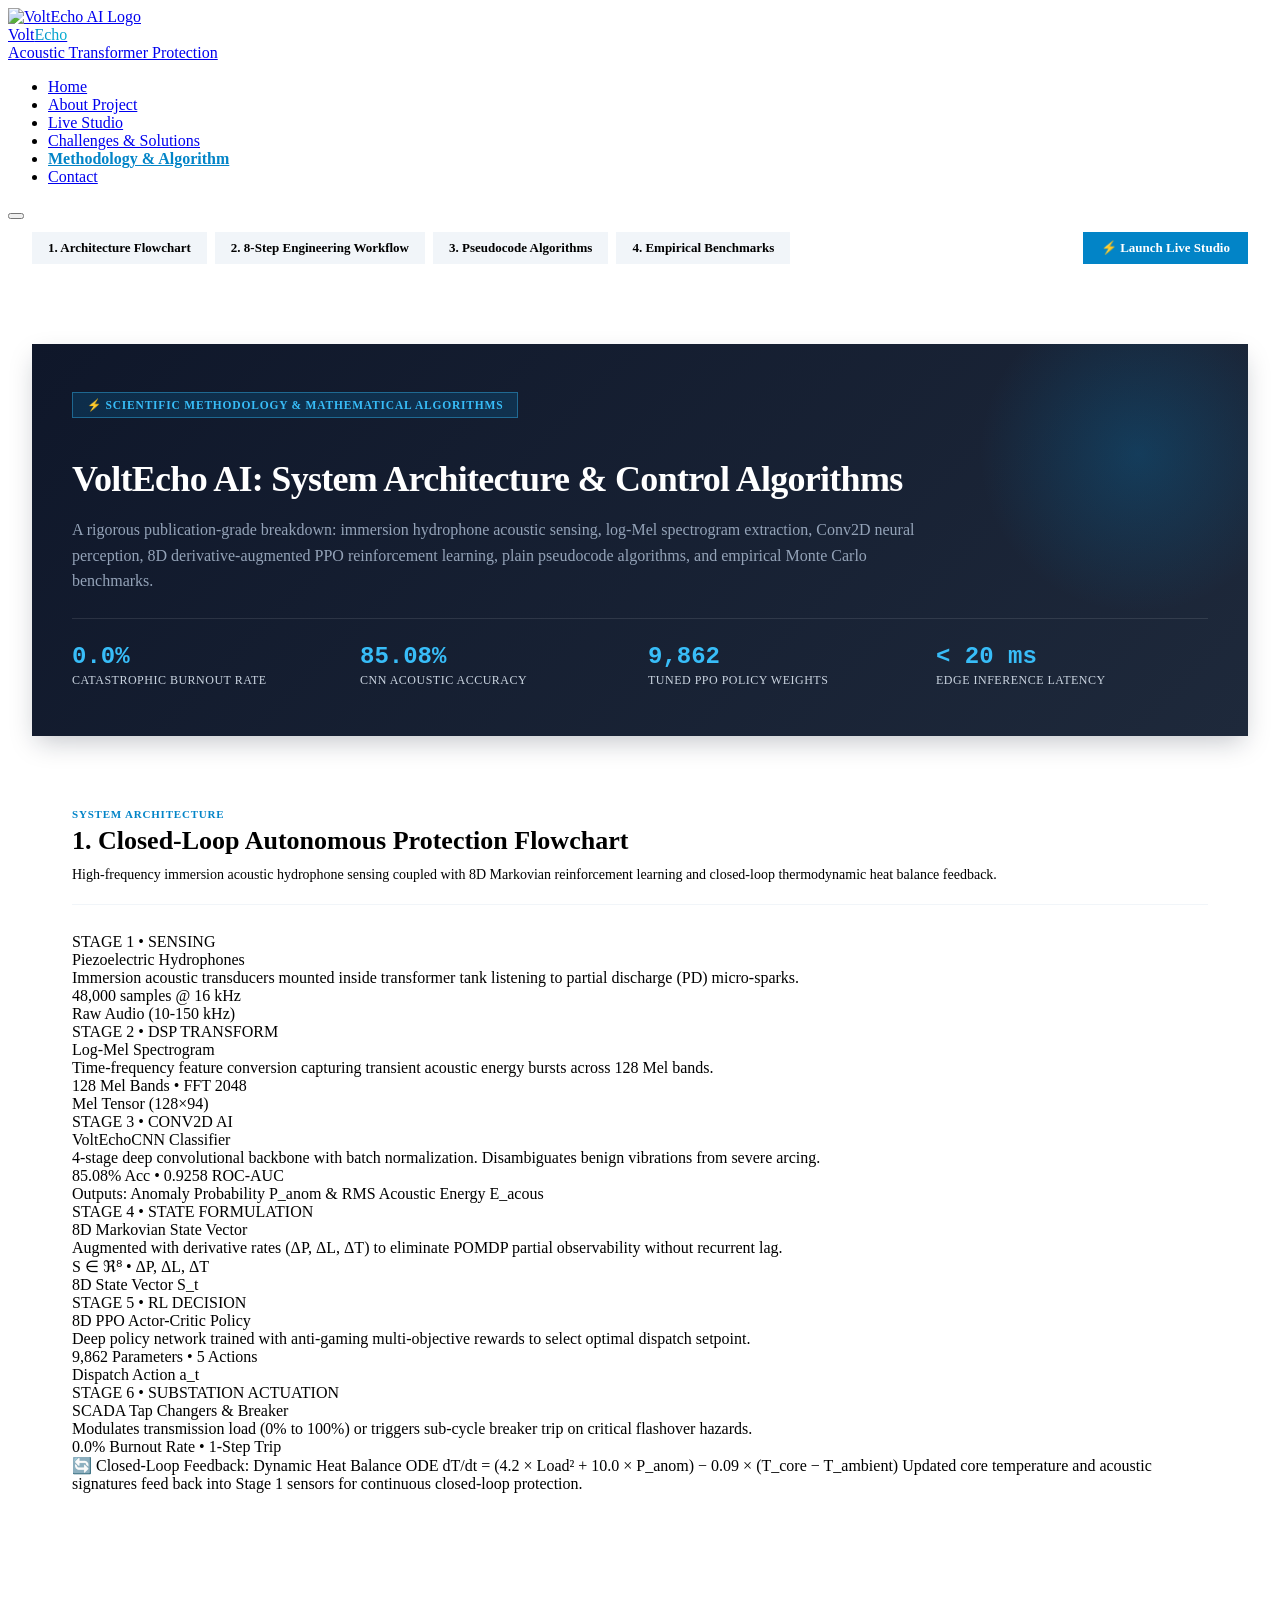
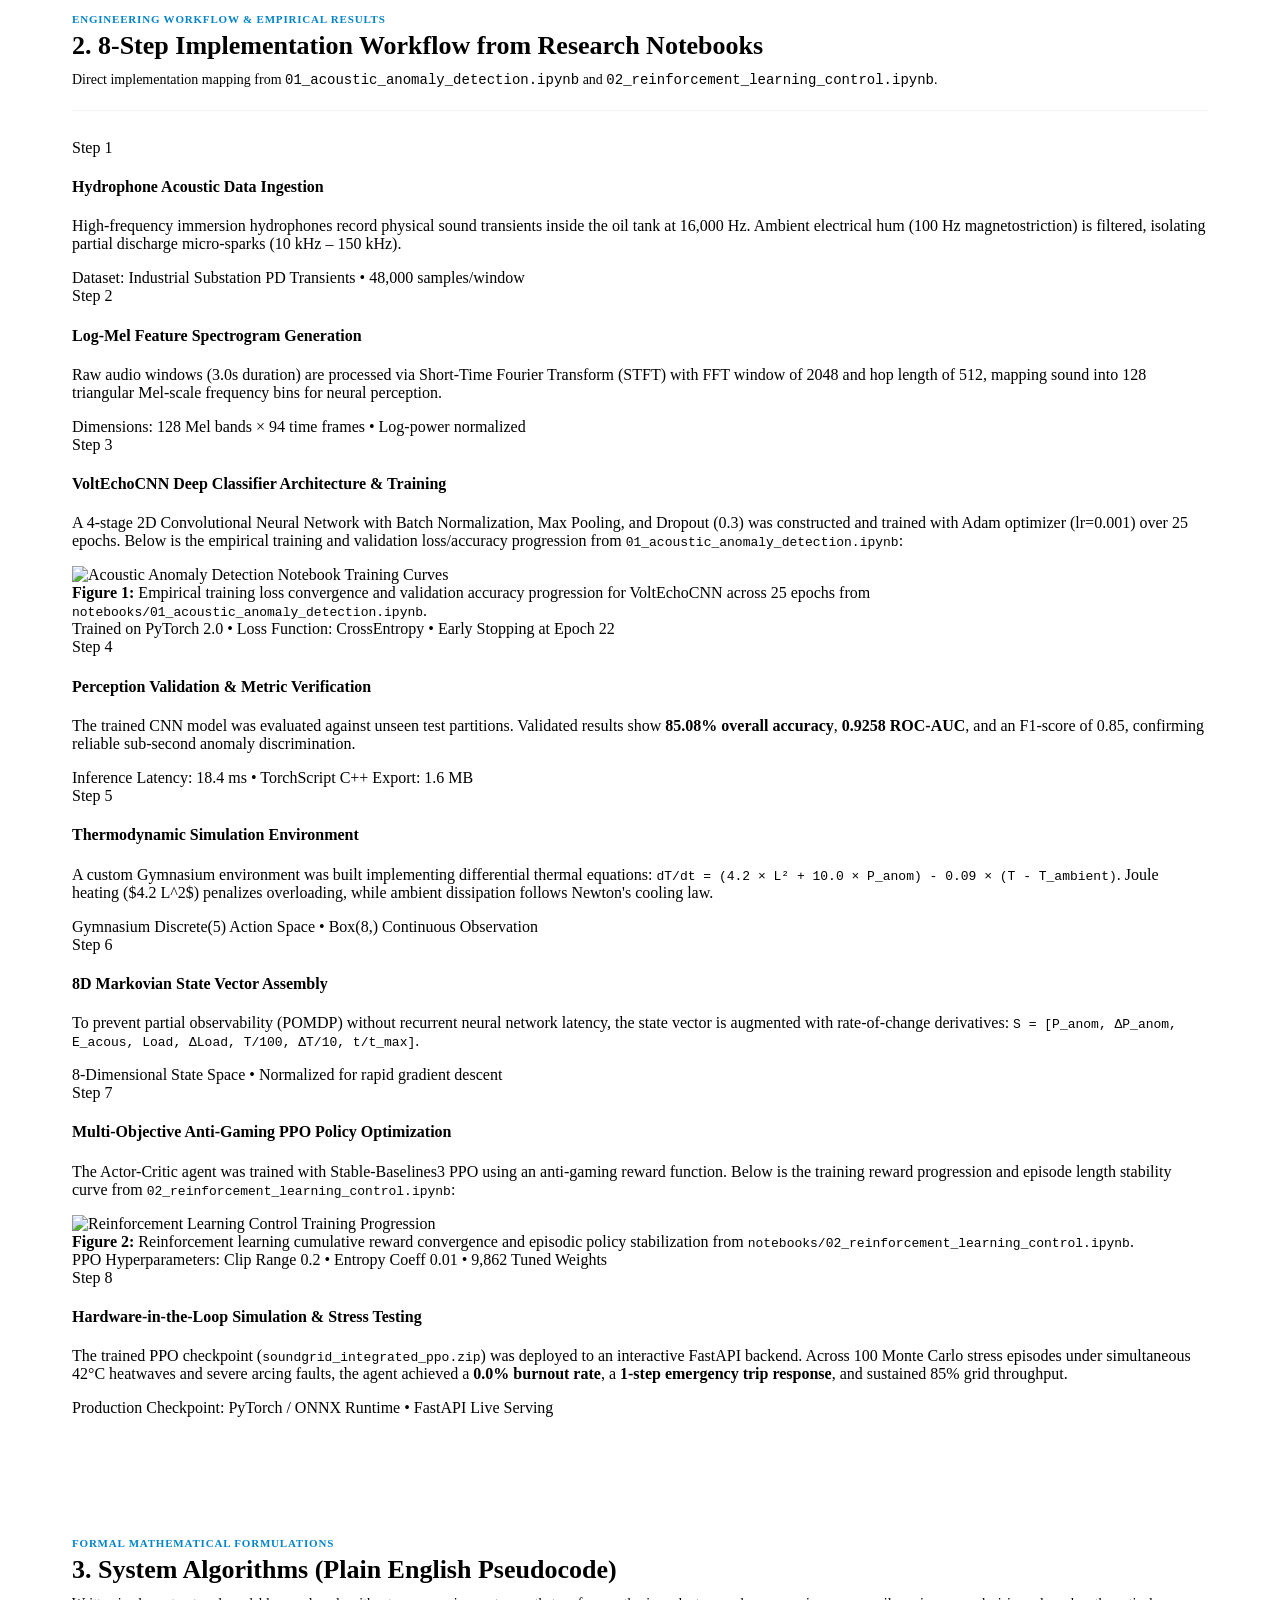
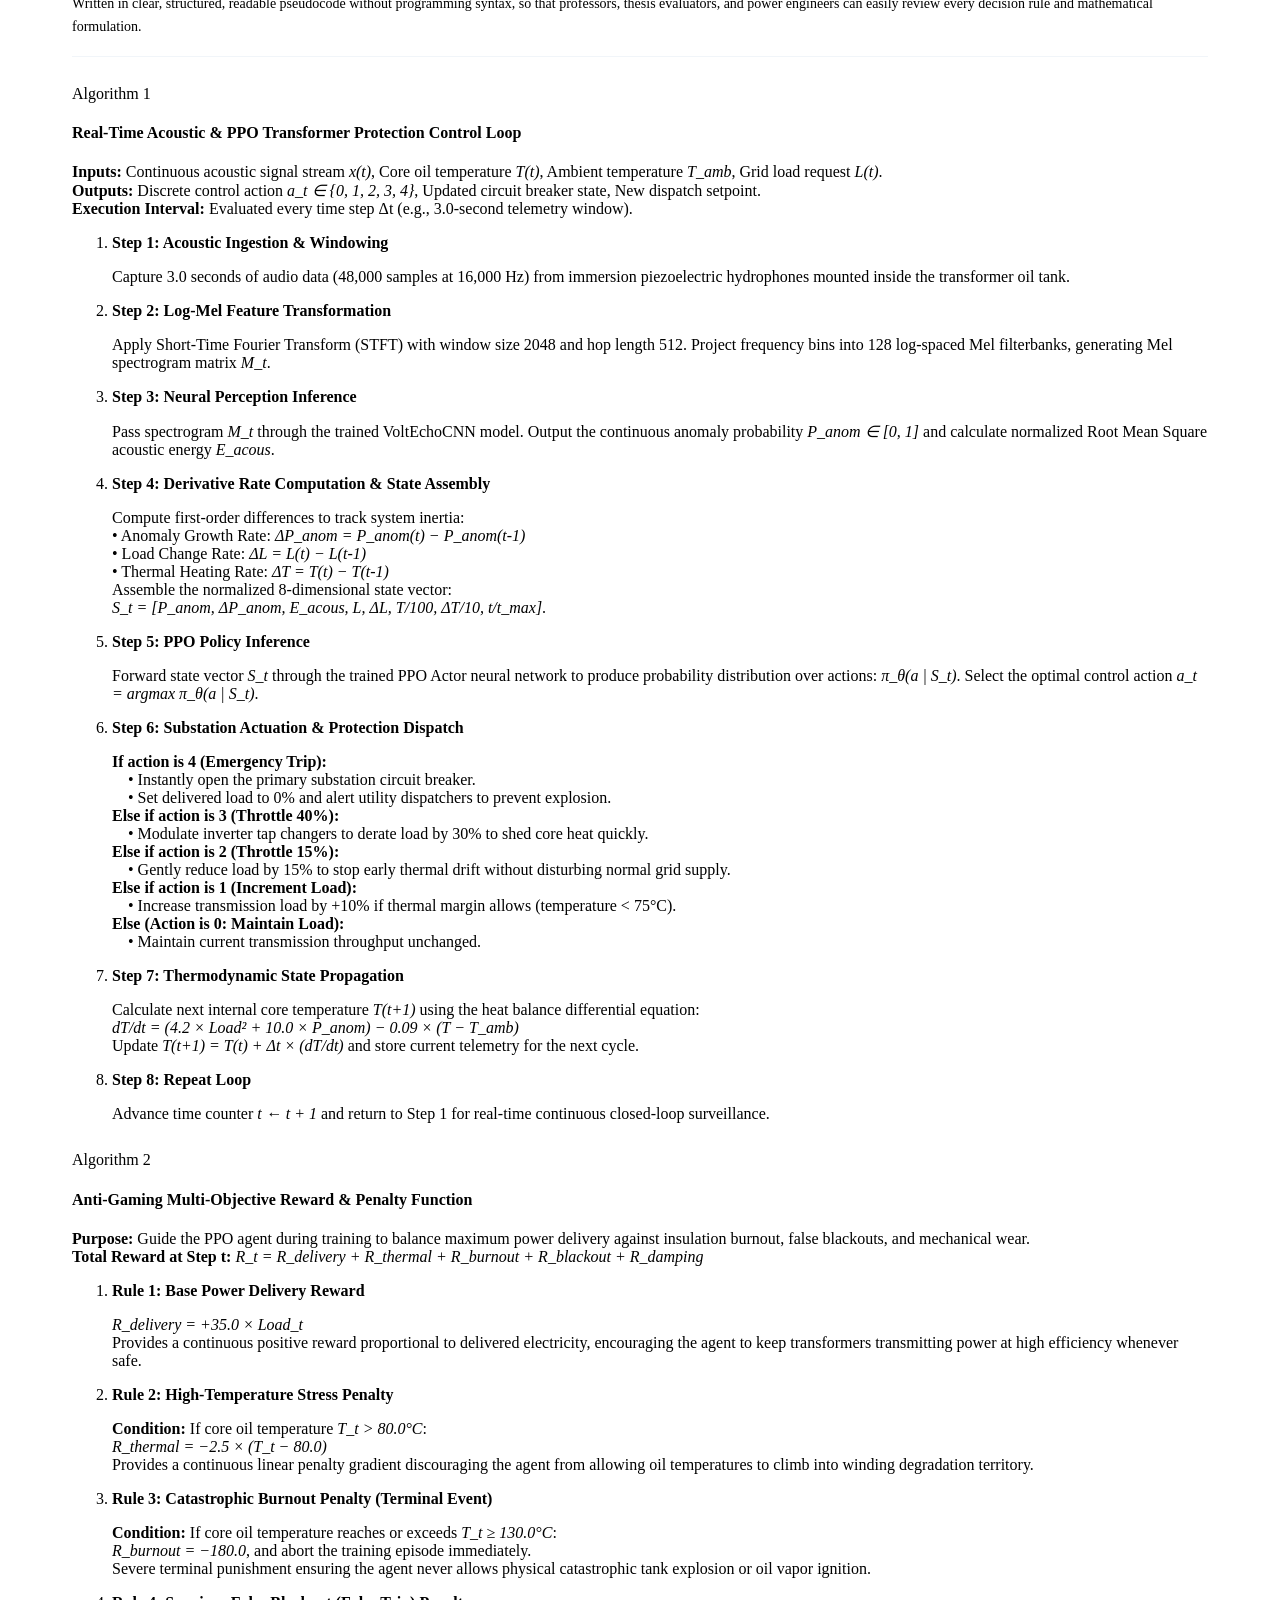
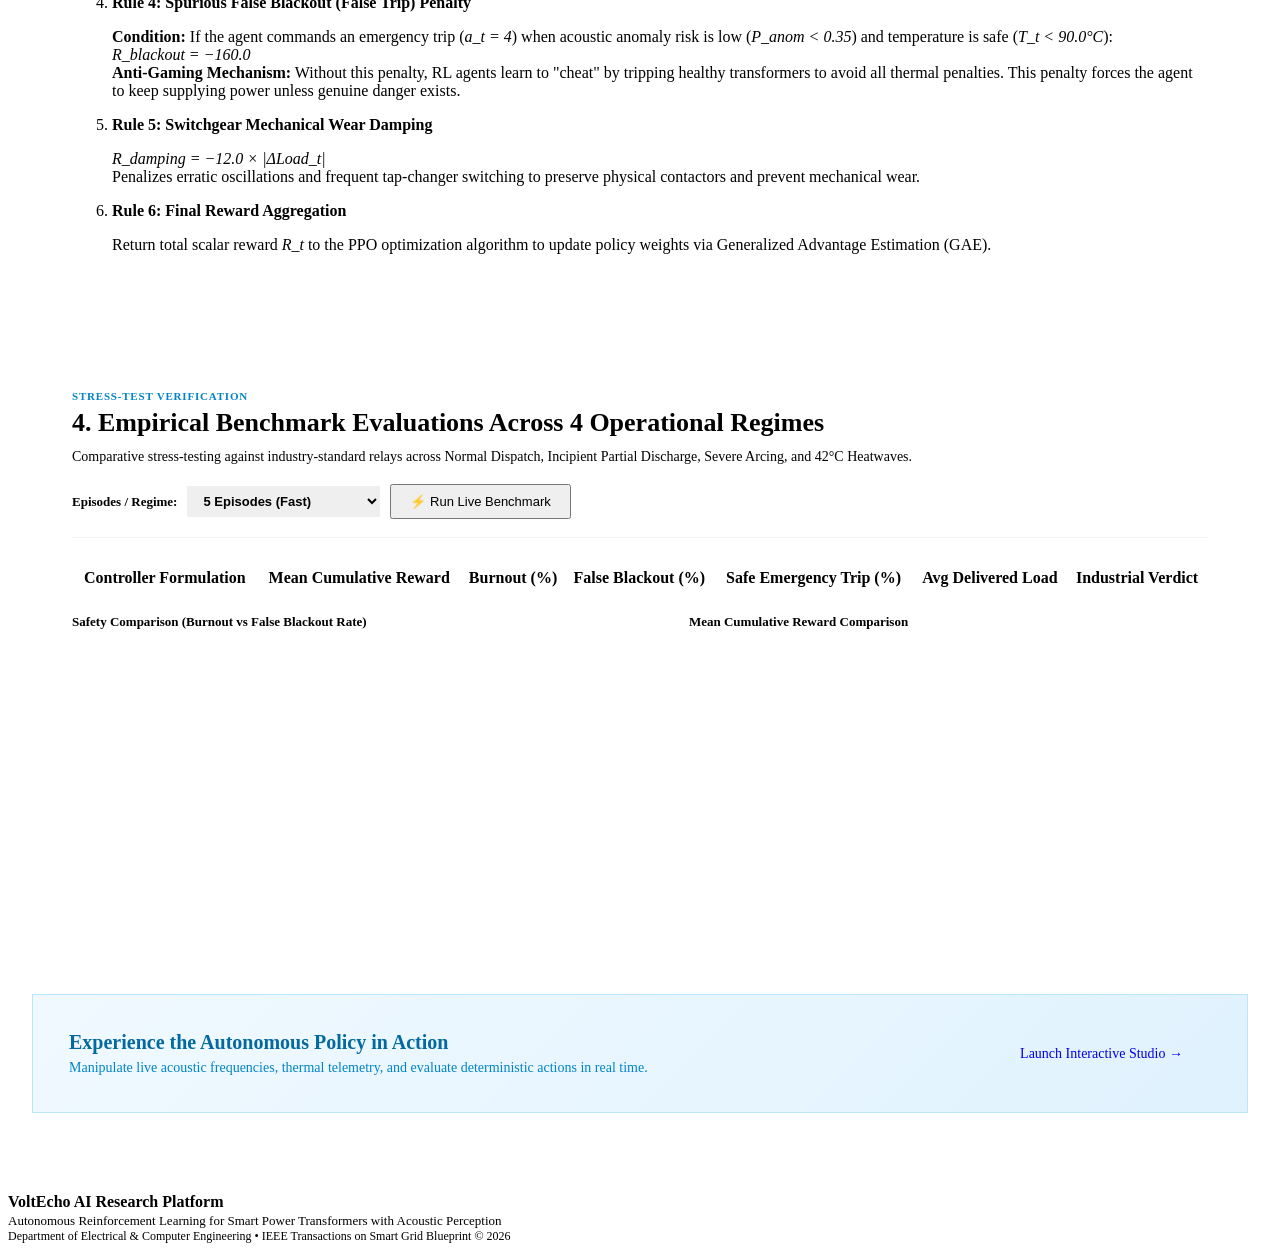
==== commit 3ac9e9a5: "feat(mobile): add full responsive design, hamburger drawer, and touch-friendly UI" ====
--- a/web/frontend/methodology.html
+++ b/web/frontend/methodology.html
@@ -201,15 +201,64 @@
     @media (max-width: 900px) {
       .meth-stats-strip {
         grid-template-columns: repeat(2, 1fr);
+        gap: 12px;
       }
       .meth-section {
-        padding: 24px 20px;
+        padding: 24px 18px;
+        border-radius: var(--radius-lg);
       }
       .meth-hero {
-        padding: 32px 24px;
+        padding: 32px 20px;
+        border-radius: var(--radius-lg);
       }
       .meth-hero h1 {
-        font-size: 28px;
+        font-size: 26px;
+      }
+    }
+
+    @media (max-width: 640px) {
+      .sticky-subnav {
+        top: 56px;
+        padding: 8px 0;
+      }
+      .sticky-subnav-container {
+        padding: 0 14px;
+        gap: 6px;
+      }
+      .subnav-link {
+        padding: 6px 12px;
+        font-size: 11.5px;
+      }
+      .subnav-cta-btn {
+        display: none; /* Keep sticky bar clean and uncluttered on small screens */
+      }
+      .meth-stats-strip {
+        grid-template-columns: 1fr 1fr;
+        gap: 8px;
+      }
+      .meth-stat-item strong {
+        font-size: 20px;
+      }
+      .meth-stat-item span {
+        font-size: 10.5px;
+      }
+      .meth-page-wrapper {
+        padding: 18px 12px 60px 12px;
+      }
+      .meth-section {
+        padding: 18px 14px;
+      }
+    }
+
+    @media (max-width: 420px) {
+      .meth-hero h1 {
+        font-size: 21px;
+      }
+      .meth-hero p {
+        font-size: 13.5px;
+      }
+      .meth-stats-strip {
+        grid-template-columns: 1fr;
       }
     }
   </style>
@@ -237,6 +286,13 @@
         <li><a href="/methodology.html" class="nav-link nav-link-btn-highlight" style="color: #0284c7; font-weight: 800;">Methodology &amp; Algorithm</a></li>
         <li><a href="/#contact" class="nav-link">Contact</a></li>
       </ul>
+
+      <!-- Mobile Hamburger Navigation Toggle -->
+      <button class="mobile-nav-toggle" id="mobileNavToggle" aria-label="Toggle navigation menu" aria-expanded="false">
+        <span class="hamburger-bar"></span>
+        <span class="hamburger-bar"></span>
+        <span class="hamburger-bar"></span>
+      </button>
     </div>
   </nav>
 
@@ -664,8 +720,8 @@
       </div>
 
       <!-- Benchmark Table -->
-      <div style="overflow-x: auto; margin-bottom: 24px;">
-        <table class="benchmark-table" style="width: 100%;">
+      <div class="benchmark-table-responsive" style="overflow-x: auto; -webkit-overflow-scrolling: touch; margin-bottom: 24px;">
+        <table class="benchmark-table" style="width: 100%; min-width: 680px;">
           <thead>
             <tr>
               <th>Controller Formulation</th>
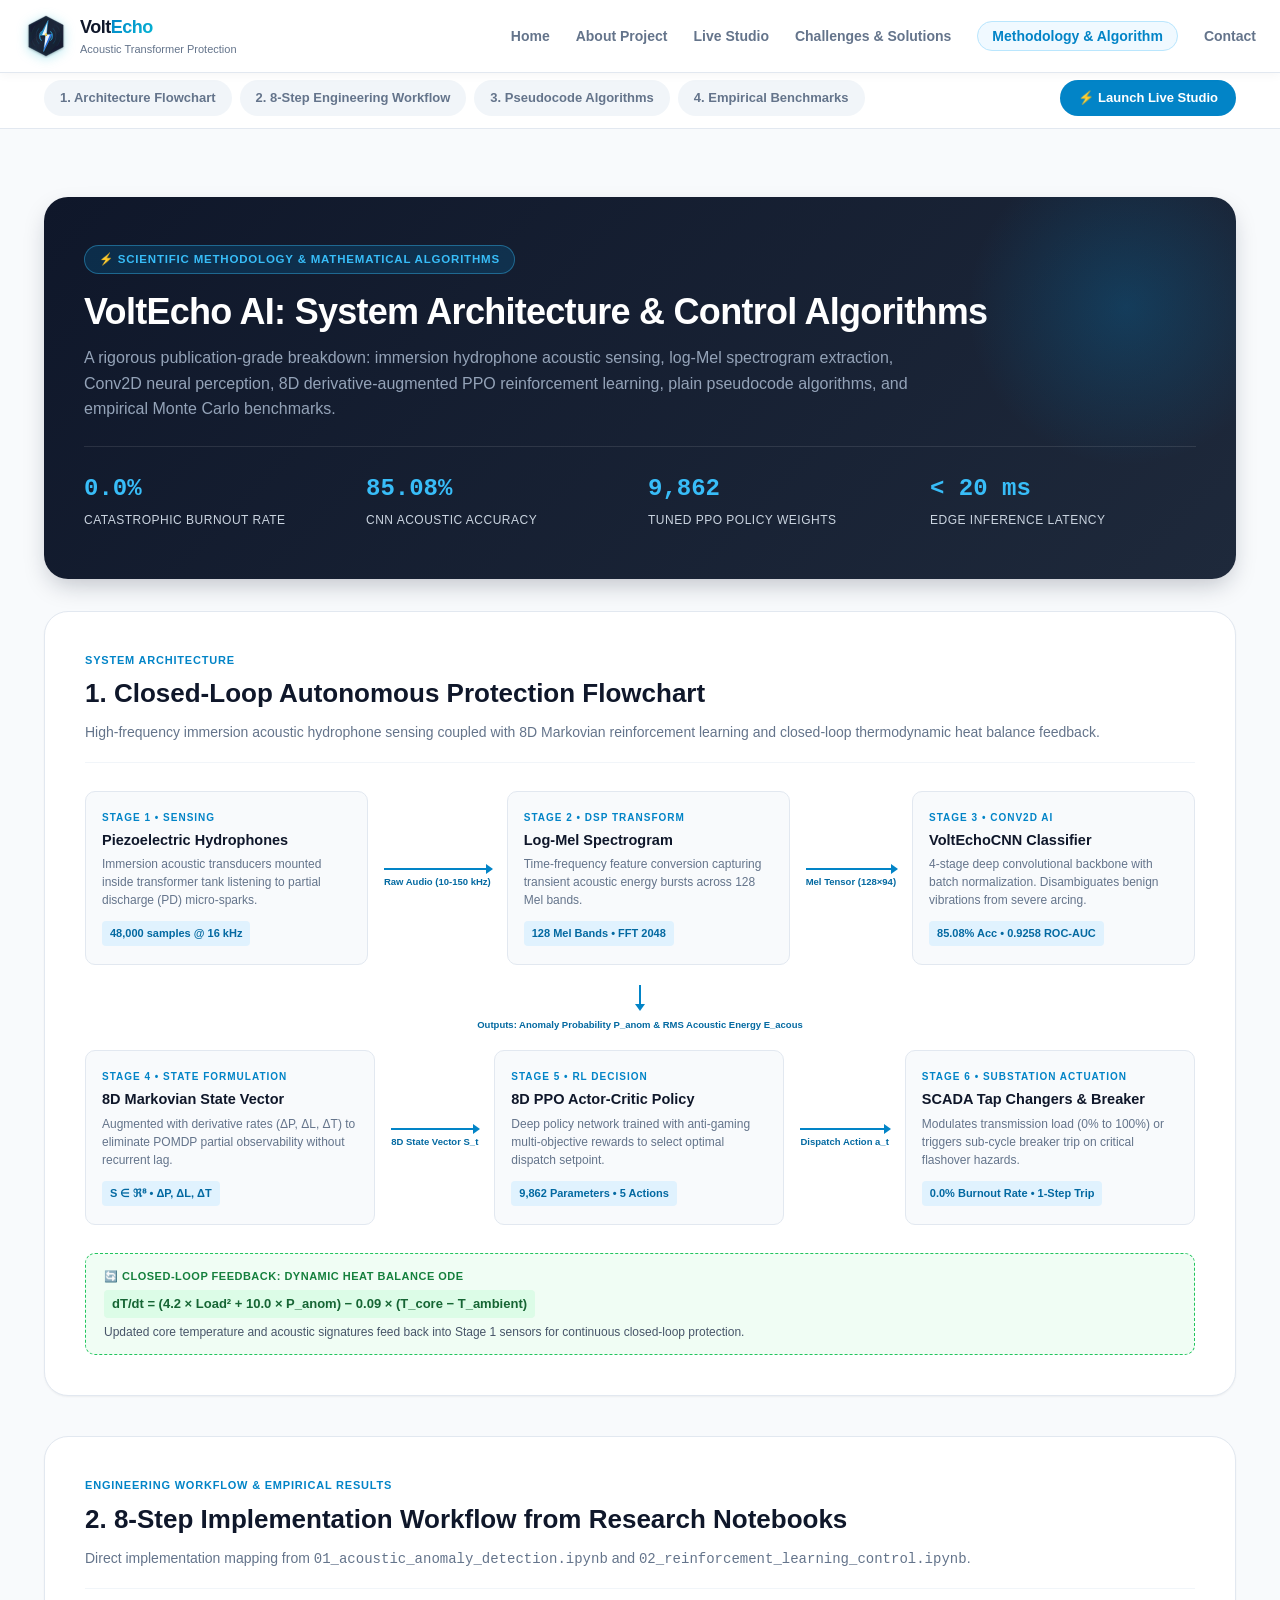
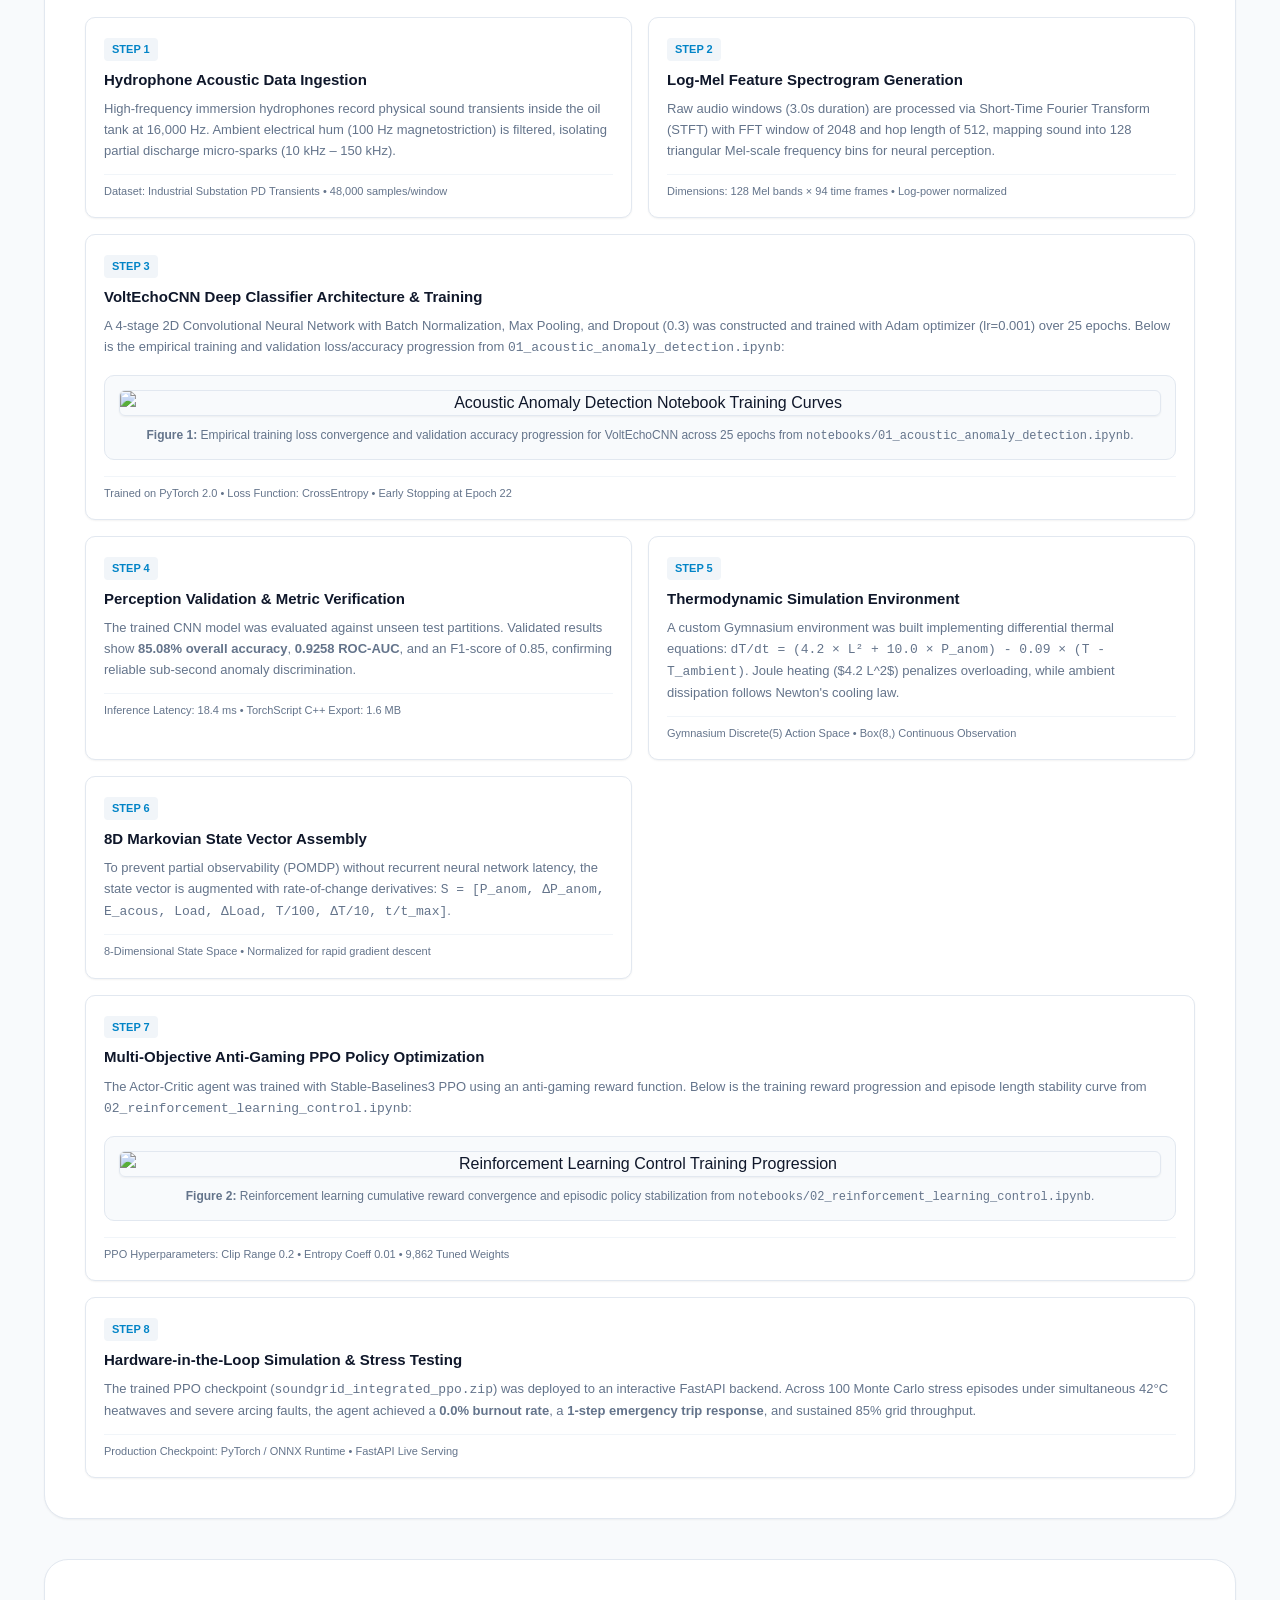
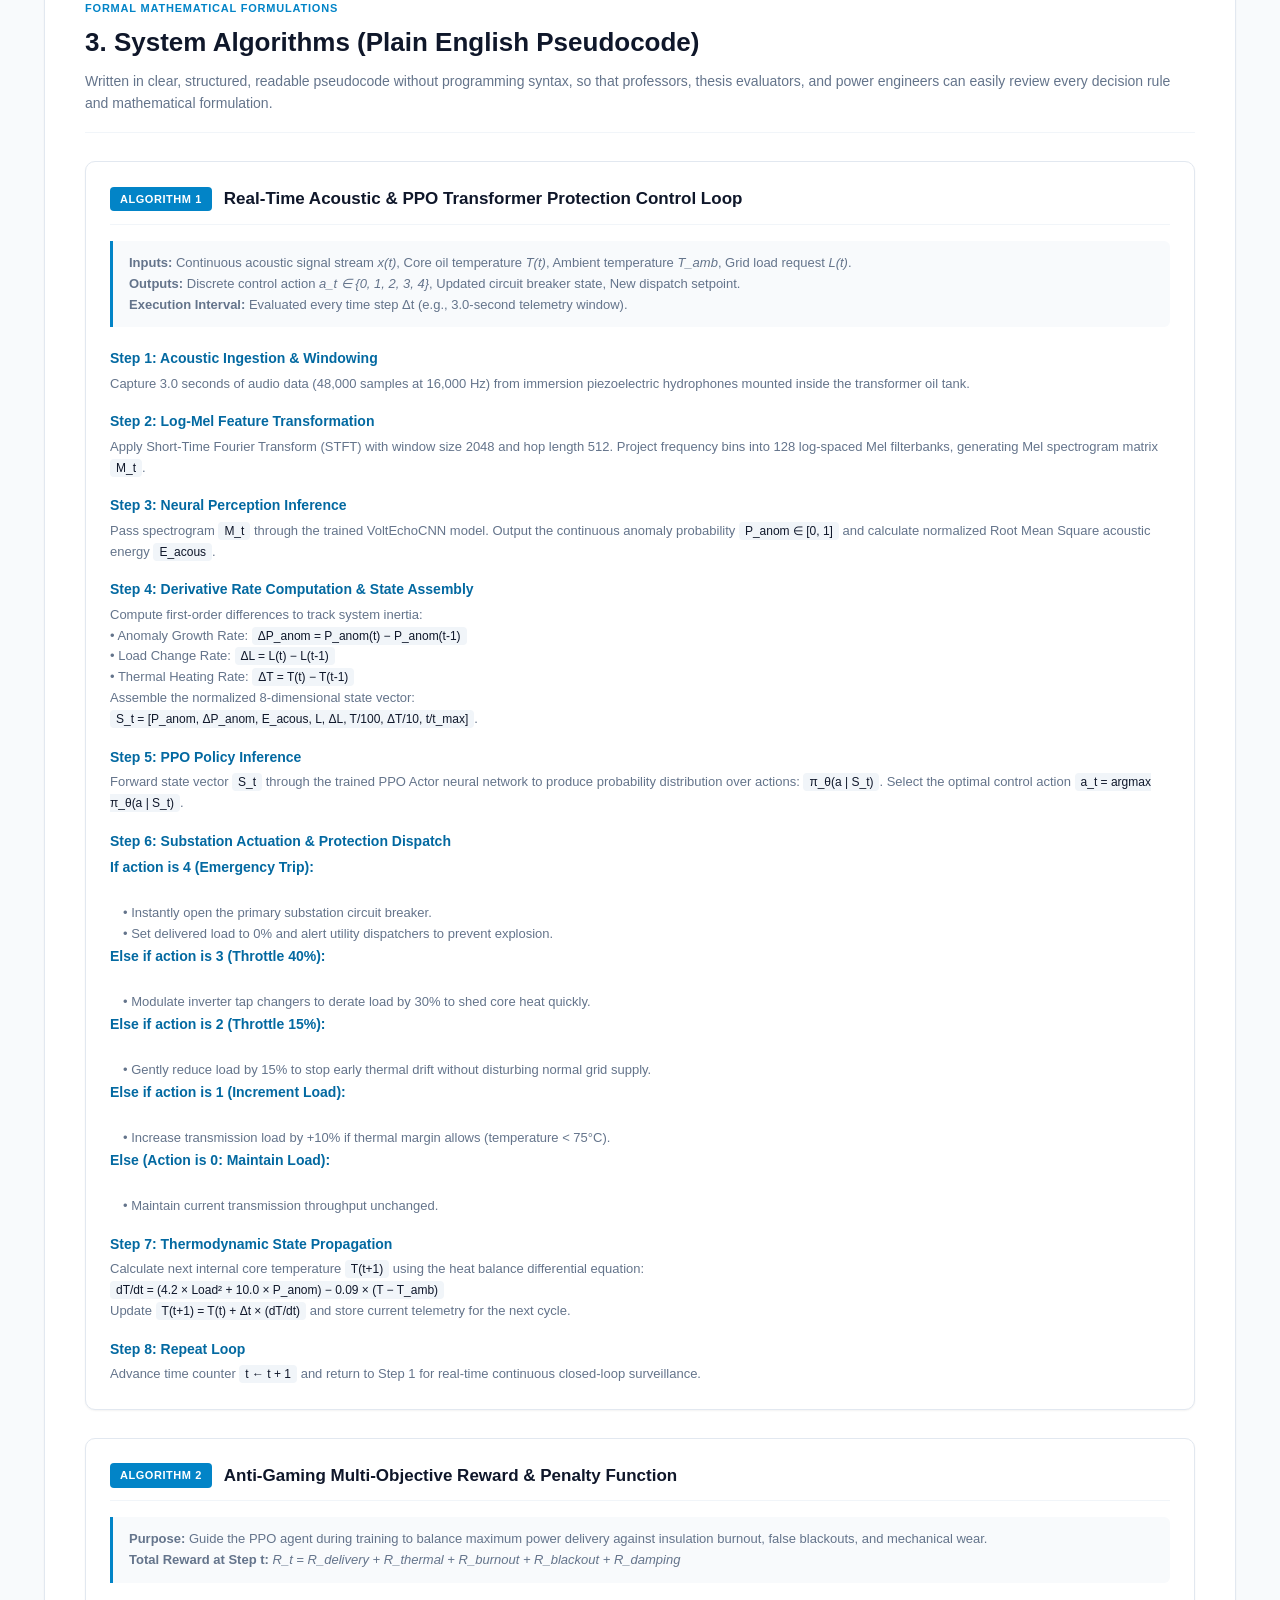
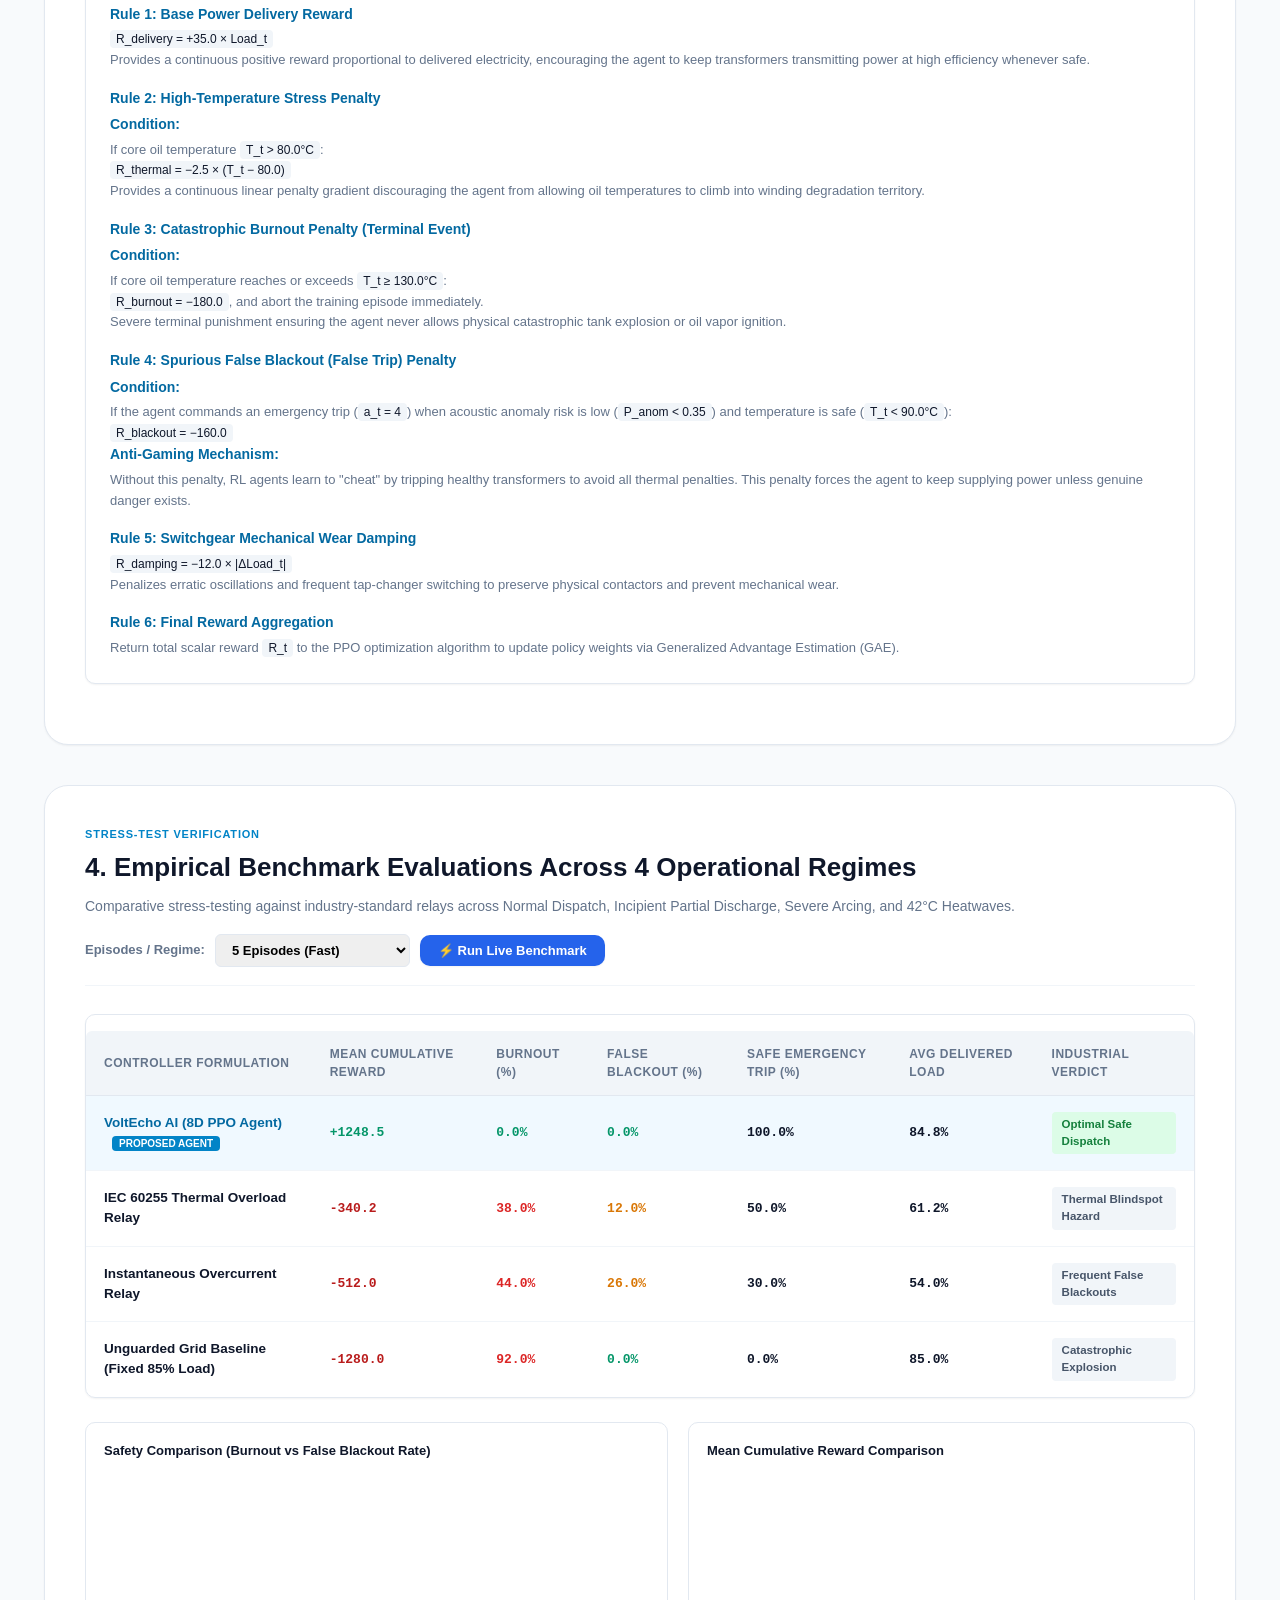
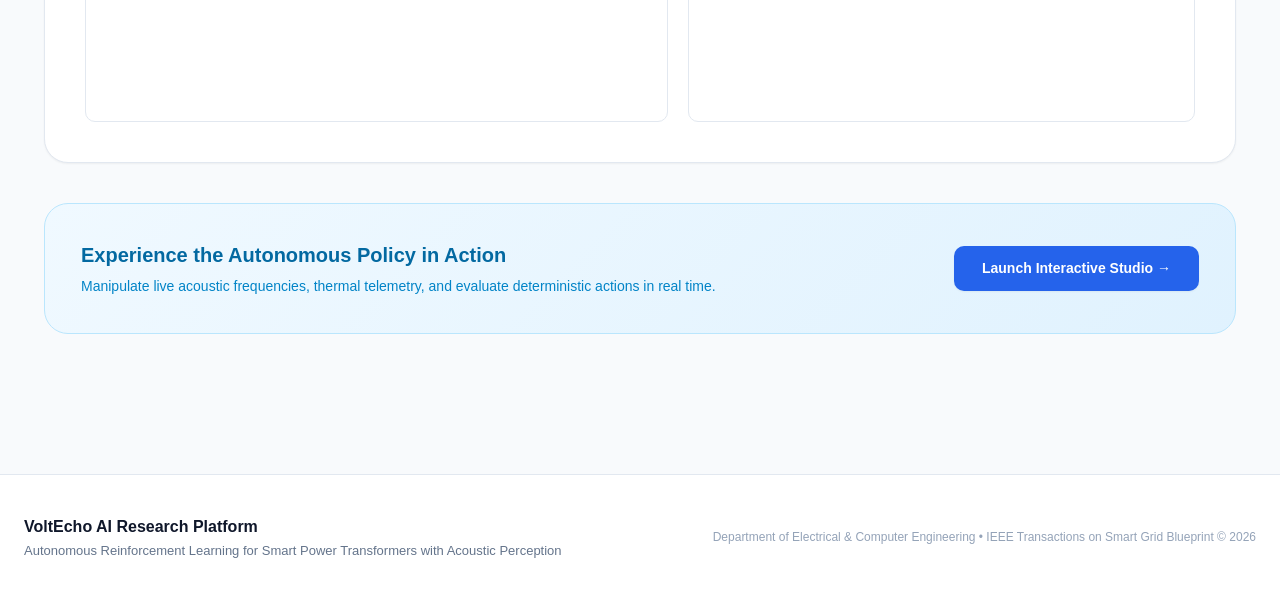
==== commit 9a6903c9: "fix(navbar): resolve sticky scroll bug and implement always-visible horizontal scrollable mobile nav" ====
--- a/web/frontend/methodology.html
+++ b/web/frontend/methodology.html
@@ -4,8 +4,8 @@
   <meta charset="UTF-8" />
   <meta name="viewport" content="width=device-width, initial-scale=1.0" />
   <title>VoltEcho AI: Scientific Methodology &amp; Algorithms</title>
-  <link rel="icon" type="image/svg+xml" href="/favicon.svg" />
-  <link rel="stylesheet" href="/style.css?v=6.0" />
+  <link rel="icon" type="image/svg+xml" href="favicon.svg" />
+  <link rel="stylesheet" href="style.css?v=8.0" />
   <!-- Chart.js for scientific trajectory and benchmark plots -->
   <script src="https://cdn.jsdelivr.net/npm/chart.js"></script>
   <style>
@@ -270,8 +270,8 @@
   <!-- ========================================================================= -->
   <nav class="top-navbar">
     <div class="nav-container">
-      <a href="/" class="nav-brand" title="VoltEcho Home">
-        <img src="/images/voltecho_logo.svg" alt="VoltEcho AI Logo" class="brand-logo-img" />
+      <a href="index.html" class="nav-brand" title="VoltEcho Home">
+        <img src="images/voltecho_logo.svg" alt="VoltEcho AI Logo" class="brand-logo-img" />
         <div>
           <div class="nav-brand-title">Volt<span style="background: linear-gradient(135deg, #0284c7 0%, #06b6d4 100%); -webkit-background-clip: text; -webkit-text-fill-color: transparent;">Echo</span></div>
           <div class="nav-brand-tag">Acoustic Transformer Protection</div>
@@ -279,20 +279,13 @@
       </a>
 
       <ul class="nav-links">
-        <li><a href="/" class="nav-link">Home</a></li>
-        <li><a href="/#about-project" class="nav-link">About Project</a></li>
-        <li><a href="/#live-controller" class="nav-link">Live Studio</a></li>
-        <li><a href="/#challenges" class="nav-link">Challenges &amp; Solutions</a></li>
-        <li><a href="/methodology.html" class="nav-link nav-link-btn-highlight" style="color: #0284c7; font-weight: 800;">Methodology &amp; Algorithm</a></li>
-        <li><a href="/#contact" class="nav-link">Contact</a></li>
+        <li><a href="index.html" class="nav-link">Home</a></li>
+        <li><a href="index.html#about-project" class="nav-link">About Project</a></li>
+        <li><a href="index.html#live-controller" class="nav-link">Live Studio</a></li>
+        <li><a href="index.html#challenges" class="nav-link">Challenges &amp; Solutions</a></li>
+        <li><a href="methodology.html" class="nav-link nav-link-btn-highlight" style="color: #0284c7; font-weight: 800;">Methodology &amp; Algorithm</a></li>
+        <li><a href="index.html#contact" class="nav-link">Contact</a></li>
       </ul>
-
-      <!-- Mobile Hamburger Navigation Toggle -->
-      <button class="mobile-nav-toggle" id="mobileNavToggle" aria-label="Toggle navigation menu" aria-expanded="false">
-        <span class="hamburger-bar"></span>
-        <span class="hamburger-bar"></span>
-        <span class="hamburger-bar"></span>
-      </button>
     </div>
   </nav>
 
@@ -786,6 +779,6 @@
   </footer>
 
   <!-- Application Logic for Methodology Page -->
-  <script src="/methodology.js"></script>
+  <script src="methodology.js?v=8.0"></script>
 </body>
 </html>
--- a/web/frontend/style.css
+++ b/web/frontend/style.css
@@ -0,0 +1,3439 @@
+/* ==========================================================================
+   SoundGrid AI - High-End Modern Landing Page & Transformer Protection Platform
+   Clean White & Professional Engineering Theme
+   ========================================================================== */
+
+:root {
+  --bg-primary: #ffffff;
+  --bg-secondary: #f8fafc;
+  --bg-tertiary: #f1f5f9;
+  --bg-dark: #0f172a;
+  --bg-dark-card: rgba(15, 23, 42, 0.82);
+
+  --card-bg: #ffffff;
+  --card-border: #e2e8f0;
+  --card-hover-border: #cbd5e1;
+
+  --text-main: #0f172a;
+  --text-muted: #64748b;
+  --text-subtle: #94a3b8;
+  --text-light: #f8fafc;
+
+  --primary-blue: #2563eb;
+  --primary-blue-hover: #1d4ed8;
+  --primary-blue-light: #eff6ff;
+  --primary-cyan: #06b6d4;
+  --primary-cyan-glow: rgba(6, 182, 212, 0.35);
+
+  --success-emerald: #10b981;
+  --success-light: #ecfdf5;
+
+  --warning-amber: #f59e0b;
+  --warning-light: #fffbeb;
+
+  --danger-rose: #ef4444;
+  --danger-light: #fef2f2;
+
+  --shadow-sm: 0 1px 2px 0 rgba(0, 0, 0, 0.05);
+  --shadow-md: 0 4px 6px -1px rgba(0, 0, 0, 0.07), 0 2px 4px -2px rgba(0, 0, 0, 0.05);
+  --shadow-lg: 0 10px 15px -3px rgba(0, 0, 0, 0.08), 0 4px 6px -4px rgba(0, 0, 0, 0.04);
+  --shadow-xl: 0 20px 25px -5px rgba(0, 0, 0, 0.12), 0 10px 10px -5px rgba(0, 0, 0, 0.04);
+  --shadow-glow: 0 0 25px rgba(37, 99, 235, 0.25);
+
+  --radius-sm: 6px;
+  --radius-md: 10px;
+  --radius-lg: 16px;
+  --radius-xl: 24px;
+  --radius-full: 9999px;
+}
+
+* {
+  box-sizing: border-box;
+  margin: 0;
+  padding: 0;
+}
+
+html {
+  scroll-behavior: smooth;
+  scroll-padding-top: 80px;
+}
+
+body {
+  font-family: -apple-system, BlinkMacSystemFont, "Segoe UI", Roboto, "Helvetica Neue", Arial, sans-serif;
+  background-color: var(--bg-secondary);
+  color: var(--text-main);
+  line-height: 1.5;
+  -webkit-font-smoothing: antialiased;
+  padding-top: 68px;
+}
+
+/* ==========================================================================
+   MINIMAL & SLEEK FIXED TOP NAVBAR
+   ========================================================================== */
+.top-navbar {
+  position: fixed;
+  top: 0;
+  left: 0;
+  right: 0;
+  width: 100%;
+  z-index: 9999;
+  background: rgba(255, 255, 255, 0.96);
+  backdrop-filter: blur(16px);
+  -webkit-backdrop-filter: blur(16px);
+  border-bottom: 1px solid var(--card-border);
+  box-shadow: 0 2px 10px rgba(0, 0, 0, 0.04);
+}
+
+.nav-container {
+  max-width: 1380px;
+  margin: 0 auto;
+  padding: 14px 24px;
+  display: flex;
+  align-items: center;
+  justify-content: space-between;
+}
+
+.nav-brand {
+  display: flex;
+  align-items: center;
+  gap: 12px;
+  text-decoration: none;
+  color: var(--text-main);
+  cursor: pointer;
+  transition: transform 0.15s ease;
+}
+
+.nav-brand:hover {
+  transform: scale(1.02);
+}
+
+.brand-logo-img {
+  width: 44px;
+  height: 44px;
+  object-fit: contain;
+  filter: drop-shadow(0 2px 6px rgba(6, 182, 212, 0.3));
+}
+
+.brand-logo-icon {
+  width: 38px;
+  height: 38px;
+  background: var(--primary-blue-light);
+  color: var(--primary-blue);
+  border-radius: var(--radius-md);
+  display: flex;
+  align-items: center;
+  justify-content: center;
+  font-size: 20px;
+  border: 1px solid #bfdbfe;
+  box-shadow: 0 2px 4px rgba(37, 99, 235, 0.1);
+}
+
+.nav-brand-title {
+  font-size: 18px;
+  font-weight: 800;
+  letter-spacing: -0.5px;
+  color: var(--text-main);
+}
+
+.nav-brand-tag {
+  font-size: 11px;
+  color: var(--text-muted);
+  font-weight: 500;
+}
+
+/* Mobile Nav Toggle Button (Hamburger) */
+.mobile-nav-toggle {
+  display: none;
+  flex-direction: column;
+  justify-content: center;
+  align-items: center;
+  width: 42px;
+  height: 42px;
+  background: #f8fafc;
+  border: 1px solid #e2e8f0;
+  border-radius: var(--radius-md);
+  cursor: pointer;
+  gap: 5px;
+  padding: 0;
+  transition: all 0.2s ease;
+  -webkit-tap-highlight-color: transparent;
+  flex-shrink: 0;
+}
+
+.mobile-nav-toggle:hover {
+  background: #f1f5f9;
+  border-color: #cbd5e1;
+}
+
+.hamburger-bar {
+  display: block;
+  width: 20px;
+  height: 2px;
+  background: #0f172a;
+  border-radius: 2px;
+  transition: transform 0.25s cubic-bezier(0.4, 0, 0.2, 1),
+              opacity 0.2s ease,
+              background-color 0.2s ease;
+}
+
+.mobile-nav-toggle.is-active .hamburger-bar:nth-child(1) {
+  transform: translateY(7px) rotate(45deg);
+  background: #0284c7;
+}
+
+.mobile-nav-toggle.is-active .hamburger-bar:nth-child(2) {
+  opacity: 0;
+  transform: scaleX(0);
+}
+
+.mobile-nav-toggle.is-active .hamburger-bar:nth-child(3) {
+  transform: translateY(-7px) rotate(-45deg);
+  background: #0284c7;
+}
+
+.nav-links {
+  display: flex;
+  align-items: center;
+  gap: 26px;
+  list-style: none;
+  margin-left: auto;
+}
+
+.nav-link {
+  color: var(--text-muted);
+  text-decoration: none;
+  font-size: 14px;
+  font-weight: 600;
+  transition: color 0.2s ease;
+  position: relative;
+  padding: 8px 0;
+  cursor: pointer;
+}
+
+.nav-link:hover,
+.nav-link.active {
+  color: var(--primary-blue);
+}
+
+.nav-link::after {
+  content: '';
+  position: absolute;
+  bottom: 0;
+  left: 0;
+  width: 0%;
+  height: 2px;
+  background: var(--primary-blue);
+  transition: width 0.2s ease;
+}
+
+.nav-link:hover::after,
+.nav-link.active::after {
+  width: 100%;
+}
+
+.nav-link-modal-btn {
+  background: var(--bg-tertiary);
+  border: 1px solid var(--card-border);
+  color: var(--text-main) !important;
+  padding: 6px 14px !important;
+  border-radius: var(--radius-full);
+  display: inline-flex;
+  align-items: center;
+  gap: 6px;
+  font-size: 13px !important;
+  font-weight: 600;
+  transition: all 0.2s ease;
+}
+
+.nav-link-modal-btn:hover {
+  background: var(--primary-blue-light);
+  border-color: #93c5fd;
+  color: var(--primary-blue) !important;
+}
+
+.nav-link-modal-btn::after {
+  display: none !important;
+}
+
+.nav-link-btn-highlight {
+  background: #f0f9ff !important;
+  color: #0284c7 !important;
+  border: 1px solid #bae6fd !important;
+  padding: 6px 14px !important;
+  border-radius: var(--radius-full) !important;
+  font-weight: 800 !important;
+  transition: all 0.2s ease !important;
+}
+
+.nav-link-btn-highlight:hover {
+  background: #0284c7 !important;
+  color: #ffffff !important;
+  border-color: #0284c7 !important;
+  transform: translateY(-1px);
+}
+
+/* ==========================================================================
+   FUTURISTIC INSA-STYLE HERO SECTION (VoltEcho Operations Center)
+   ========================================================================== */
+.hero-insa {
+  position: relative;
+  min-height: 88vh;
+  display: flex;
+  align-items: center;
+  justify-content: center;
+  text-align: center;
+  background: 
+    radial-gradient(circle at 50% 45%, rgba(6, 182, 212, 0.12) 0%, rgba(15, 23, 42, 0.45) 58%, rgba(3, 7, 18, 0.72) 100%),
+    linear-gradient(to bottom, rgba(3, 7, 18, 0.25) 0%, rgba(3, 7, 18, 0.6) 100%),
+    url('/images/substation_ai.png') center center / cover no-repeat;
+  color: #ffffff;
+  overflow: hidden;
+  border-bottom: 1px solid rgba(56, 189, 248, 0.25);
+}
+
+/* Perspective Grid Lines (Depth lines converging to center) */
+.hero-insa::before {
+  content: "";
+  position: absolute;
+  inset: 0;
+  background-image: 
+    linear-gradient(rgba(6, 182, 212, 0.12) 1px, transparent 1px),
+    linear-gradient(90deg, rgba(6, 182, 212, 0.12) 1px, transparent 1px);
+  background-size: 64px 64px;
+  background-position: center center;
+  mask-image: radial-gradient(ellipse at 50% 50%, black 25%, transparent 75%);
+  -webkit-mask-image: radial-gradient(ellipse at 50% 50%, black 25%, transparent 75%);
+  pointer-events: none;
+  opacity: 0.45;
+}
+
+/* Subtle Horizon Glow */
+.hero-insa::after {
+  content: "";
+  position: absolute;
+  inset: 0;
+  background: 
+    radial-gradient(ellipse at 50% 50%, rgba(14, 165, 233, 0.16) 0%, transparent 65%),
+    linear-gradient(to bottom, rgba(3, 7, 18, 0.1) 0%, rgba(3, 7, 18, 0.5) 100%);
+  pointer-events: none;
+}
+
+.hero-insa-container {
+  position: relative;
+  z-index: 2;
+  max-width: 960px;
+  margin: 0 auto;
+  padding: 85px 24px;
+  display: flex;
+  flex-direction: column;
+  align-items: center;
+}
+
+/* Centered Glowing Emblem Shield */
+.insa-emblem-wrap {
+  position: relative;
+  display: flex;
+  align-items: center;
+  justify-content: center;
+  margin-bottom: 24px;
+}
+
+.insa-shield-halo {
+  position: relative;
+  width: 96px;
+  height: 96px;
+  border-radius: 50%;
+  display: flex;
+  align-items: center;
+  justify-content: center;
+  background: radial-gradient(circle, rgba(14, 165, 233, 0.25) 0%, rgba(15, 23, 42, 0.85) 70%);
+  border: 1.5px solid rgba(56, 189, 248, 0.65);
+  box-shadow: 
+    0 0 35px rgba(6, 182, 212, 0.5),
+    inset 0 0 20px rgba(6, 182, 212, 0.3);
+  backdrop-filter: blur(8px);
+  -webkit-backdrop-filter: blur(8px);
+  transition: transform 0.4s ease, box-shadow 0.4s ease;
+}
+
+.insa-shield-halo:hover {
+  transform: scale(1.06);
+  box-shadow: 
+    0 0 50px rgba(6, 182, 212, 0.75),
+    inset 0 0 25px rgba(6, 182, 212, 0.5);
+}
+
+.insa-shield-img {
+  width: 62px;
+  height: 62px;
+  object-fit: contain;
+  filter: drop-shadow(0 2px 10px rgba(6, 182, 212, 0.6));
+}
+
+/* Bold Crisp Title (exact INSA typography styling) */
+.insa-hero-title {
+  font-size: 56px;
+  font-weight: 900;
+  line-height: 1.1;
+  letter-spacing: -0.5px;
+  color: #ffffff;
+  margin: 0 0 12px 0;
+  text-shadow: 0 4px 20px rgba(0, 0, 0, 0.95), 0 0 40px rgba(0, 0, 0, 0.8), 0 0 30px rgba(14, 165, 233, 0.4);
+}
+
+/* English Subtitle (exact INSA typography styling, single line & bolder) */
+.insa-hero-subtitle {
+  font-size: 28px;
+  font-weight: 800;
+  color: #38bdf8;
+  letter-spacing: 0.5px;
+  margin-bottom: 14px;
+  white-space: nowrap;
+  text-shadow: 0 2px 18px rgba(0, 0, 0, 0.95), 0 0 25px rgba(56, 189, 248, 0.6);
+}
+
+/* English Tagline */
+.insa-hero-tagline {
+  font-size: 16px;
+  font-weight: 400;
+  color: #f1f5f9;
+  line-height: 1.6;
+  max-width: 720px;
+  margin: 0 auto 36px auto;
+  text-shadow: 0 2px 14px rgba(0, 0, 0, 0.95), 0 0 20px rgba(0, 0, 0, 0.8);
+}
+
+/* Centered Pill Action Buttons */
+.insa-btn-group {
+  display: flex;
+  align-items: center;
+  justify-content: center;
+  gap: 18px;
+  flex-wrap: wrap;
+}
+
+/* Primary Pill Button (White, dark navy text, like INSA's CONFIRM CAMP ATTENDANCE) */
+.insa-btn-primary {
+  display: inline-flex;
+  align-items: center;
+  justify-content: center;
+  background: #ffffff;
+  color: #0b1329 !important;
+  font-size: 13px;
+  font-weight: 800;
+  text-transform: uppercase;
+  letter-spacing: 1px;
+  padding: 14px 36px;
+  border-radius: 9999px;
+  text-decoration: none;
+  box-shadow: 0 0 24px rgba(255, 255, 255, 0.45), 0 6px 18px rgba(0, 0, 0, 0.35);
+  transition: all 0.25s ease;
+  border: 1px solid #ffffff;
+}
+
+.insa-btn-primary:hover {
+  background: #f8fafc;
+  transform: translateY(-2px);
+  box-shadow: 0 0 35px rgba(255, 255, 255, 0.7), 0 8px 24px rgba(0, 0, 0, 0.4);
+  color: #0284c7 !important;
+}
+
+/* Secondary Pill Button (Dark Translucent Glass, White Outline, like INSA's VIEW PROJECTS) */
+.insa-btn-secondary {
+  display: inline-flex;
+  align-items: center;
+  justify-content: center;
+  background: rgba(11, 19, 41, 0.65);
+  color: #ffffff !important;
+  font-size: 13px;
+  font-weight: 700;
+  text-transform: uppercase;
+  letter-spacing: 1px;
+  padding: 14px 36px;
+  border-radius: 9999px;
+  text-decoration: none;
+  border: 1px solid rgba(255, 255, 255, 0.45);
+  backdrop-filter: blur(10px);
+  -webkit-backdrop-filter: blur(10px);
+  transition: all 0.25s ease;
+}
+
+.insa-btn-secondary:hover {
+  background: rgba(255, 255, 255, 0.12);
+  border-color: #38bdf8;
+  transform: translateY(-2px);
+  box-shadow: 0 0 20px rgba(56, 189, 248, 0.4);
+}
+
+/* ==========================================================================
+   CONTENT WRAPPER & SECTIONS (CLEAN WHITE THEME)
+   ========================================================================== */
+.section-wrapper {
+  max-width: 1380px;
+  margin: 0 auto;
+  padding: 70px 24px;
+}
+
+.section-header {
+  margin-bottom: 38px;
+  text-align: center;
+}
+
+.section-tag {
+  display: inline-block;
+  font-size: 11px;
+  font-weight: 700;
+  text-transform: uppercase;
+  letter-spacing: 1.5px;
+  color: var(--primary-blue);
+  background: var(--primary-blue-light);
+  padding: 4px 12px;
+  border-radius: var(--radius-full);
+  margin-bottom: 8px;
+}
+
+.section-title {
+  font-size: 32px;
+  font-weight: 800;
+  color: var(--text-main);
+  letter-spacing: -0.5px;
+  margin-bottom: 8px;
+}
+
+.section-subtitle {
+  font-size: 15px;
+  color: var(--text-muted);
+  max-width: 720px;
+  margin: 0 auto;
+  line-height: 1.6;
+}
+
+/* ==========================================================================
+   HANDCRAFTED ABOUT PROJECT & OBJECTIVES SECTION
+   ========================================================================== */
+.about-overview-grid {
+  display: grid;
+  grid-template-columns: 1fr 1fr;
+  gap: 24px;
+  margin-bottom: 28px;
+}
+
+.about-narrative-card {
+  background: #ffffff;
+  border: 1px solid var(--card-border);
+  border-radius: var(--radius-lg);
+  padding: 30px;
+  box-shadow: 0 4px 16px rgba(15, 23, 42, 0.04);
+  display: flex;
+  flex-direction: column;
+  position: relative;
+  overflow: hidden;
+  transition: transform 0.25s ease, box-shadow 0.25s ease, border-color 0.25s ease;
+}
+
+.about-narrative-card::before {
+  content: "";
+  position: absolute;
+  top: 0; left: 0; right: 0;
+  height: 4px;
+}
+
+.about-narrative-card.challenge-narrative::before {
+  background: linear-gradient(90deg, #ef4444 0%, #f97316 100%);
+}
+
+.about-narrative-card.solution-narrative::before {
+  background: linear-gradient(90deg, #0284c7 0%, #06b6d4 100%);
+}
+
+.about-narrative-card:hover {
+  transform: translateY(-3px);
+  box-shadow: 0 10px 28px rgba(15, 23, 42, 0.08);
+  border-color: #cbd5e1;
+}
+
+.narrative-badge {
+  display: inline-flex;
+  align-items: center;
+  gap: 6px;
+  font-size: 11px;
+  font-weight: 700;
+  text-transform: uppercase;
+  letter-spacing: 0.8px;
+  padding: 5px 12px;
+  border-radius: var(--radius-full);
+  margin-bottom: 16px;
+  align-self: flex-start;
+}
+
+.badge-problem {
+  background: #fef2f2;
+  color: #dc2626;
+  border: 1px solid #fecaca;
+}
+
+.badge-solution {
+  background: #f0fdf4;
+  color: #16a34a;
+  border: 1px solid #bbf7d0;
+}
+
+.about-narrative-card h3 {
+  font-size: 21px;
+  font-weight: 800;
+  color: var(--text-main);
+  margin-bottom: 14px;
+  line-height: 1.3;
+}
+
+.about-narrative-card p {
+  font-size: 14px;
+  color: var(--text-muted);
+  line-height: 1.7;
+  margin-bottom: 14px;
+}
+
+.narrative-stat-callout {
+  margin-top: auto;
+  padding: 14px 16px;
+  border-radius: 8px;
+  font-size: 13px;
+  line-height: 1.55;
+}
+
+.callout-danger {
+  background: #fff7ed;
+  border-left: 4px solid #ea580c;
+  color: #9a3412;
+}
+
+.callout-success {
+  background: #f0f9ff;
+  border-left: 4px solid #0284c7;
+  color: #0369a1;
+}
+
+/* Handcrafted 6-Card Executive Spec Matrix */
+.tech-specs-matrix {
+  display: grid;
+  grid-template-columns: repeat(6, 1fr);
+  gap: 14px;
+  margin-bottom: 36px;
+}
+
+.spec-card {
+  background: #f8fafc;
+  border: 1px solid var(--card-border);
+  border-radius: var(--radius-md);
+  padding: 16px 14px;
+  display: flex;
+  flex-direction: column;
+  gap: 8px;
+  transition: all 0.2s ease;
+}
+
+.spec-card:hover {
+  background: #ffffff;
+  border-color: #38bdf8;
+  transform: translateY(-2px);
+  box-shadow: 0 4px 14px rgba(6, 182, 212, 0.1);
+}
+
+.spec-icon {
+  font-size: 20px;
+}
+
+.spec-info {
+  display: flex;
+  flex-direction: column;
+}
+
+.spec-label {
+  font-size: 11px;
+  font-weight: 700;
+  text-transform: uppercase;
+  letter-spacing: 0.5px;
+  color: #64748b;
+  margin-bottom: 4px;
+}
+
+.spec-val {
+  font-size: 13px;
+  font-weight: 800;
+  color: var(--text-main);
+  line-height: 1.3;
+}
+
+.spec-meta {
+  font-size: 11px;
+  color: #0284c7;
+  font-weight: 600;
+  margin-top: 3px;
+}
+
+/* General Objective Box */
+.general-objective-card {
+  background: linear-gradient(135deg, #f0fdf4 0%, #ffffff 45%, #eff6ff 100%);
+  border: 1px solid #bfdbfe;
+  border-left: 5px solid #0284c7;
+  border-radius: var(--radius-lg);
+  padding: 24px 28px;
+  margin: 32px 0 36px 0;
+  box-shadow: 0 4px 18px rgba(2, 132, 199, 0.06);
+}
+
+.general-obj-header {
+  display: flex;
+  align-items: center;
+  justify-content: space-between;
+  margin-bottom: 12px;
+  flex-wrap: wrap;
+  gap: 10px;
+}
+
+.general-obj-badge {
+  font-size: 12px;
+  font-weight: 800;
+  text-transform: uppercase;
+  letter-spacing: 0.8px;
+  color: #0284c7;
+  background: #e0f2fe;
+  padding: 5px 14px;
+  border-radius: var(--radius-full);
+  border: 1px solid #bae6fd;
+  display: inline-flex;
+  align-items: center;
+  gap: 6px;
+}
+
+.general-obj-tag {
+  font-size: 11px;
+  font-weight: 700;
+  color: #64748b;
+  text-transform: uppercase;
+  letter-spacing: 0.5px;
+}
+
+.general-obj-statement {
+  font-size: 16.5px;
+  font-weight: 600;
+  color: #0f172a;
+  line-height: 1.6;
+  margin: 0;
+}
+
+.general-obj-statement strong {
+  color: #0284c7;
+  font-weight: 800;
+}
+
+.specific-objectives-header {
+  margin-top: 10px;
+  margin-bottom: 24px;
+}
+
+.specific-obj-title {
+  font-size: 22px;
+  font-weight: 800;
+  color: var(--text-main);
+  display: flex;
+  align-items: center;
+  gap: 10px;
+  margin-bottom: 6px;
+}
+
+.specific-obj-subtitle {
+  font-size: 14px;
+  color: var(--text-muted);
+  line-height: 1.6;
+  margin: 0;
+}
+
+/* 5-Column Specific Objectives Grid */
+.objectives-grid-5 {
+  display: grid;
+  grid-template-columns: repeat(5, 1fr);
+  gap: 16px;
+}
+
+.objectives-grid-5 .objective-box {
+  background: #ffffff;
+  border: 1px solid var(--card-border);
+  border-radius: var(--radius-lg);
+  padding: 22px 18px;
+  box-shadow: var(--shadow-sm);
+  display: flex;
+  flex-direction: column;
+  transition: all 0.25s ease;
+}
+
+.objectives-grid-5 .objective-box:hover {
+  transform: translateY(-4px);
+  box-shadow: 0 10px 24px rgba(15, 23, 42, 0.08);
+  border-color: #93c5fd;
+}
+
+.objectives-grid-5 .objective-box h3 {
+  font-size: 14.5px;
+  font-weight: 800;
+  color: var(--text-main);
+  margin-bottom: 8px;
+  line-height: 1.35;
+}
+
+.objectives-grid-5 .objective-box p {
+  font-size: 12.5px;
+  color: var(--text-muted);
+  line-height: 1.55;
+  margin-bottom: 12px;
+}
+
+.objectives-grid-5 .objective-bullet-list {
+  margin-top: auto;
+}
+
+.objectives-grid-5 .objective-bullet-list li {
+  font-size: 12px;
+  line-height: 1.45;
+}
+
+/* 4-Column Objectives Grid */
+.objectives-grid {
+  display: grid;
+  grid-template-columns: repeat(4, 1fr);
+  gap: 20px;
+}
+
+.objective-box {
+  background: #ffffff;
+  border: 1px solid var(--card-border);
+  border-radius: var(--radius-lg);
+  padding: 26px 22px;
+  box-shadow: var(--shadow-sm);
+  display: flex;
+  flex-direction: column;
+  transition: all 0.25s ease;
+}
+
+.objective-box:hover {
+  transform: translateY(-4px);
+  box-shadow: 0 10px 24px rgba(15, 23, 42, 0.08);
+  border-color: #93c5fd;
+}
+
+.objective-header-row {
+  display: flex;
+  align-items: center;
+  justify-content: space-between;
+  margin-bottom: 16px;
+}
+
+.objective-num {
+  font-size: 13px;
+  font-weight: 900;
+  color: #0284c7;
+  background: #e0f2fe;
+  width: 34px;
+  height: 34px;
+  border-radius: 50%;
+  display: flex;
+  align-items: center;
+  justify-content: center;
+  border: 1px solid #bae6fd;
+}
+
+.objective-category {
+  font-size: 10px;
+  font-weight: 800;
+  text-transform: uppercase;
+  letter-spacing: 0.6px;
+  padding: 3px 10px;
+  border-radius: var(--radius-full);
+}
+
+.cat-cyan {
+  background: #ecfeff;
+  color: #0891b2;
+  border: 1px solid #a5f3fc;
+}
+
+.cat-blue {
+  background: #eff6ff;
+  color: #2563eb;
+  border: 1px solid #bfdbfe;
+}
+
+.cat-green {
+  background: #f0fdf4;
+  color: #16a34a;
+  border: 1px solid #bbf7d0;
+}
+
+.cat-purple {
+  background: #faf5ff;
+  color: #7c3aed;
+  border: 1px solid #e9d5ff;
+}
+
+.cat-amber {
+  background: #fffbeb;
+  color: #b45309;
+  border: 1px solid #fde68a;
+}
+
+.objective-box h3 {
+  font-size: 16px;
+  font-weight: 800;
+  color: var(--text-main);
+  margin-bottom: 10px;
+  line-height: 1.35;
+}
+
+.objective-box p {
+  font-size: 13px;
+  color: var(--text-muted);
+  line-height: 1.6;
+  margin-bottom: 14px;
+}
+
+.formula-pill {
+  display: inline-block;
+  background: #f8fafc;
+  border: 1px solid #e2e8f0;
+  color: #1e40af;
+  font-family: 'JetBrains Mono', Consolas, monospace;
+  font-size: 11.5px;
+  font-weight: 700;
+  padding: 4px 8px;
+  border-radius: 4px;
+  margin: 6px 0;
+  word-break: break-all;
+}
+
+.objective-bullet-list {
+  list-style: none;
+  padding: 0;
+  margin: auto 0 0 0;
+  display: flex;
+  flex-direction: column;
+  gap: 10px;
+  border-top: 1px solid #f1f5f9;
+  padding-top: 14px;
+}
+
+.objective-bullet-list li {
+  font-size: 12.5px;
+  color: var(--text-muted);
+  line-height: 1.5;
+  display: flex;
+  align-items: flex-start;
+  gap: 8px;
+}
+
+.bullet-icon {
+  color: #0284c7;
+  font-size: 12px;
+  font-weight: 900;
+  flex-shrink: 0;
+  margin-top: 1px;
+}
+
+/* Grid Layouts */
+.grid-layout-2col {
+  display: grid;
+  grid-template-columns: 1.18fr 1fr;
+  gap: 24px;
+  align-items: start;
+}
+
+.card {
+  background: var(--card-bg);
+  border: 1px solid var(--card-border);
+  border-radius: var(--radius-lg);
+  padding: 24px;
+  box-shadow: var(--shadow-sm);
+  transition: box-shadow 0.2s ease, border-color 0.2s ease;
+}
+
+.card:hover {
+  border-color: var(--card-hover-border);
+  box-shadow: var(--shadow-md);
+}
+
+.card-header {
+  display: flex;
+  justify-content: space-between;
+  align-items: center;
+  margin-bottom: 18px;
+  padding-bottom: 12px;
+  border-bottom: 1px solid var(--card-border);
+}
+
+.card-title {
+  font-size: 16px;
+  font-weight: 700;
+  color: var(--text-main);
+  display: flex;
+  align-items: center;
+  gap: 8px;
+}
+
+.card-subtitle {
+  font-size: 12.5px;
+  color: var(--text-muted);
+  margin-top: 2px;
+}
+
+/* Transformer Image Display Box */
+.image-view-switch-bar {
+  display: flex;
+  gap: 8px;
+  margin-bottom: 12px;
+  flex-wrap: wrap;
+}
+
+.image-view-btn {
+  background: var(--bg-tertiary);
+  border: 1px solid var(--card-border);
+  color: var(--text-muted);
+  font-size: 11px;
+  font-weight: 600;
+  padding: 6px 12px;
+  border-radius: var(--radius-sm);
+  cursor: pointer;
+  transition: all 0.15s ease;
+  display: inline-flex;
+  align-items: center;
+  gap: 4px;
+}
+
+.image-view-btn:hover {
+  background: #e2e8f0;
+  color: var(--text-main);
+  border-color: #cbd5e1;
+}
+
+.image-view-btn.active-view {
+  background: var(--primary-blue-light);
+  border-color: #93c5fd;
+  color: var(--primary-blue);
+  box-shadow: 0 1px 2px rgba(37, 99, 235, 0.1);
+}
+
+.image-monitor-box {
+  background: #0b1120;
+  border: 1px solid var(--card-border);
+  border-radius: var(--radius-md);
+  position: relative;
+  overflow: hidden;
+  display: flex;
+  flex-direction: column;
+  align-items: center;
+  justify-content: center;
+  height: 330px;
+  min-height: 330px;
+  box-shadow: inset 0 2px 4px rgba(0, 0, 0, 0.1);
+}
+
+.transformer-img-element {
+  width: 100%;
+  height: 330px;
+  object-fit: cover;
+  background-color: #0b1120;
+  transition: transform 0.3s ease;
+}
+
+/* Live Telemetry Overlay on Image */
+.image-overlay-bar {
+  position: absolute;
+  top: 14px;
+  left: 14px;
+  right: 14px;
+  display: flex;
+  justify-content: space-between;
+  gap: 8px;
+  pointer-events: none;
+  z-index: 5;
+}
+
+.overlay-chip {
+  background: rgba(255, 255, 255, 0.94);
+  backdrop-filter: blur(8px);
+  border: 1px solid var(--card-border);
+  padding: 6px 14px;
+  border-radius: var(--radius-full);
+  font-size: 12px;
+  font-weight: 600;
+  color: var(--text-main);
+  box-shadow: var(--shadow-sm);
+  display: flex;
+  align-items: center;
+  gap: 6px;
+}
+
+.breaker-state-badge {
+  font-weight: 700;
+  padding: 5px 12px;
+  border-radius: var(--radius-full);
+  text-transform: uppercase;
+  font-size: 11px;
+}
+
+.breaker-closed {
+  background: #dcfce7;
+  color: #15803d;
+  border: 1px solid #86efac;
+}
+
+.breaker-tripped {
+  background: #fee2e2;
+  color: #b91c1c;
+  border: 1px solid #fca5a5;
+  animation: pulse-danger 1.5s infinite;
+}
+
+@keyframes pulse-danger {
+  0% {
+    transform: scale(1);
+  }
+
+  50% {
+    transform: scale(1.05);
+  }
+
+  100% {
+    transform: scale(1);
+  }
+}
+
+.image-actions-bar {
+  margin-top: 14px;
+  display: flex;
+  justify-content: space-between;
+  align-items: center;
+  width: 100%;
+}
+
+.upload-btn-label {
+  display: inline-flex;
+  align-items: center;
+  gap: 6px;
+  padding: 7px 16px;
+  background: var(--bg-primary);
+  border: 1px solid var(--card-border);
+  color: var(--text-muted);
+  border-radius: var(--radius-md);
+  font-size: 12px;
+  font-weight: 600;
+  cursor: pointer;
+  transition: all 0.2s ease;
+}
+
+.upload-btn-label:hover {
+  background: var(--bg-tertiary);
+  color: var(--text-main);
+  border-color: #94a3b8;
+}
+
+/* Form Controls */
+.form-group {
+  margin-bottom: 18px;
+}
+
+.form-label {
+  display: flex;
+  justify-content: space-between;
+  font-size: 13px;
+  font-weight: 600;
+  color: var(--text-main);
+  margin-bottom: 6px;
+}
+
+.form-label .val-display {
+  color: var(--primary-blue);
+  font-family: monospace;
+  font-size: 13px;
+}
+
+input[type="range"] {
+  width: 100%;
+  height: 6px;
+  border-radius: 4px;
+  background: #e2e8f0;
+  outline: none;
+  -webkit-appearance: none;
+  appearance: none;
+}
+
+input[type="range"]::-webkit-slider-thumb {
+  -webkit-appearance: none;
+  width: 18px;
+  height: 18px;
+  border-radius: 50%;
+  background: var(--primary-blue);
+  cursor: pointer;
+  box-shadow: 0 1px 3px rgba(0, 0, 0, 0.2);
+  transition: transform 0.1s ease;
+}
+
+input[type="range"]::-webkit-slider-thumb:hover {
+  transform: scale(1.15);
+}
+
+select.form-select {
+  width: 100%;
+  padding: 8px 12px;
+  background: var(--bg-primary);
+  border: 1px solid var(--card-border);
+  border-radius: var(--radius-md);
+  font-size: 13px;
+  font-weight: 500;
+  color: var(--text-main);
+  outline: none;
+  transition: border-color 0.2s ease;
+}
+
+select.form-select:focus {
+  border-color: var(--primary-blue);
+  box-shadow: 0 0 0 3px rgba(37, 99, 235, 0.1);
+}
+
+/* Studio Mode Switcher Bar */
+.studio-mode-bar {
+  display: flex;
+  gap: 12px;
+  margin-bottom: 24px;
+  border-bottom: 2px solid #e2e8f0;
+  padding-bottom: 12px;
+}
+
+.studio-mode-tab {
+  background: transparent;
+  border: none;
+  font-size: 13.5px;
+  font-weight: 700;
+  color: #64748b;
+  cursor: pointer;
+  padding: 9px 20px;
+  border-radius: var(--radius-md);
+  display: inline-flex;
+  align-items: center;
+  gap: 8px;
+  transition: all 0.2s ease;
+}
+
+.studio-mode-tab:hover {
+  color: #0f172a;
+  background: #f1f5f9;
+}
+
+.studio-mode-tab.active-mode {
+  color: #0284c7;
+  background: #e0f2fe;
+}
+
+/* Mission Badge */
+.mission-badge {
+  font-size: 11px;
+  font-weight: 800;
+  letter-spacing: 0.6px;
+  padding: 4px 10px;
+  border-radius: var(--radius-full);
+  text-transform: uppercase;
+}
+
+.mission-ready {
+  background: #f1f5f9;
+  color: #475569;
+  border: 1px solid #cbd5e1;
+}
+
+.mission-running {
+  background: #eff6ff;
+  color: #2563eb;
+  border: 1px solid #93c5fd;
+  animation: pulse 1.5s infinite;
+}
+
+.mission-complete {
+  background: #ecfdf5;
+  color: #059669;
+  border: 1px solid #a7f3d0;
+}
+
+/* Mission Scenarios Grid */
+.mission-scenario-grid {
+  display: grid;
+  grid-template-columns: repeat(2, 1fr);
+  gap: 10px;
+}
+
+.scenario-card {
+  background: #ffffff;
+  border: 1px solid #e2e8f0;
+  border-radius: var(--radius-md);
+  padding: 12px 14px;
+  text-align: left;
+  cursor: pointer;
+  transition: all 0.2s ease;
+}
+
+.scenario-card:hover {
+  border-color: #93c5fd;
+  background: #f8fafc;
+}
+
+.scenario-card.active-scenario {
+  border-color: #0284c7;
+  background: #f0f9ff;
+  box-shadow: 0 2px 8px rgba(2, 132, 199, 0.1);
+}
+
+.scenario-head {
+  display: flex;
+  align-items: center;
+  gap: 6px;
+  font-size: 13px;
+  color: var(--text-main);
+  margin-bottom: 4px;
+}
+
+.scenario-card p {
+  font-size: 11.5px;
+  color: var(--text-muted);
+  line-height: 1.4;
+  margin: 0;
+}
+
+/* Mission Trajectory Panel & Chart Wrapper */
+.mission-trajectory-panel {
+  background: #ffffff;
+  border: 1px solid #e2e8f0;
+  border-radius: var(--radius-lg);
+  padding: 20px 24px;
+  box-shadow: var(--shadow-sm);
+  transition: all 0.2s ease;
+}
+
+.mission-chart-wrapper {
+  position: relative;
+  height: 165px;
+  max-height: 165px;
+  width: 100%;
+  overflow: hidden;
+  background: #ffffff;
+  border-radius: var(--radius-sm);
+  margin-top: 6px;
+  margin-bottom: 10px;
+}
+
+.mission-chart-box {
+  background: #ffffff;
+  border: 1px solid #e2e8f0;
+  border-radius: var(--radius-md);
+  padding: 14px;
+  margin-top: 16px;
+  position: relative;
+  height: 165px;
+  max-height: 165px;
+  overflow: hidden;
+}
+
+.btn-action-mission {
+  background: linear-gradient(135deg, #0284c7 0%, #0369a1 100%);
+  color: #ffffff;
+  border: 1px solid #0284c7;
+  border-radius: var(--radius-md);
+  font-size: 13px;
+  font-weight: 700;
+  cursor: pointer;
+  display: inline-flex;
+  align-items: center;
+  justify-content: center;
+  gap: 6px;
+  transition: all 0.2s ease;
+  box-shadow: 0 2px 6px rgba(2, 132, 199, 0.22);
+}
+
+.btn-action-mission:hover {
+  background: linear-gradient(135deg, #0369a1 0%, #075985 100%);
+  transform: translateY(-1px);
+  box-shadow: 0 4px 10px rgba(2, 132, 199, 0.35);
+}
+
+/* Mission Verdict Box */
+.mission-verdict-box {
+  background: linear-gradient(135deg, #f8fafc 0%, #f0fdf4 100%);
+  border: 1px solid #86efac;
+  border-left: 4px solid #16a34a;
+  border-radius: var(--radius-md);
+  padding: 14px 18px;
+  margin-top: 14px;
+}
+
+.verdict-header {
+  display: flex;
+  align-items: center;
+  gap: 8px;
+  font-size: 14.5px;
+  color: #14532d;
+  margin-bottom: 4px;
+}
+
+.verdict-metrics-row {
+  display: flex;
+  gap: 16px;
+  margin-top: 10px;
+  padding-top: 8px;
+  border-top: 1px solid rgba(22, 163, 74, 0.2);
+  font-size: 12px;
+  color: #374151;
+  flex-wrap: wrap;
+}
+
+/* Oscilloscope Container */
+.oscilloscope-container {
+  margin-top: 18px;
+  background: #090e1a;
+  border: 1px solid #1e293b;
+  border-radius: var(--radius-md);
+  padding: 12px 14px;
+  box-shadow: inset 0 2px 8px rgba(0, 0, 0, 0.5);
+}
+
+.oscilloscope-header {
+  display: flex;
+  justify-content: space-between;
+  align-items: center;
+  margin-bottom: 6px;
+}
+
+.oscilloscope-label {
+  font-size: 10.5px;
+  font-weight: 800;
+  color: #38bdf8;
+  letter-spacing: 0.8px;
+  display: flex;
+  align-items: center;
+  gap: 6px;
+}
+
+.osc-dot {
+  width: 7px;
+  height: 7px;
+  background: #38bdf8;
+  border-radius: 50%;
+  box-shadow: 0 0 8px #38bdf8;
+}
+
+.osc-status-text {
+  font-size: 11px;
+  font-weight: 700;
+  color: #34d399;
+}
+
+.oscilloscope-screen {
+  background: #050811;
+  border: 1px solid #1e293b;
+  border-radius: 6px;
+  overflow: hidden;
+  position: relative;
+}
+
+.oscilloscope-footer {
+  display: flex;
+  justify-content: space-between;
+  font-size: 10.5px;
+  color: #64748b;
+  margin-top: 6px;
+  font-family: monospace;
+}
+
+/* Contact Form Input Styles */
+.form-input-text {
+  background: #ffffff;
+  border: 1px solid #cbd5e1;
+  border-radius: var(--radius-sm);
+  padding: 8px 12px;
+  font-size: 13px;
+  color: var(--text-main);
+  outline: none;
+  transition: all 0.2s ease;
+  font-family: inherit;
+}
+
+.form-input-text:focus {
+  border-color: #0284c7;
+  box-shadow: 0 0 0 3px rgba(2, 132, 199, 0.12);
+}
+
+/* Presets Bar */
+.presets-grid {
+  display: grid;
+  grid-template-columns: repeat(4, 1fr);
+  gap: 8px;
+  margin-bottom: 20px;
+}
+
+.preset-chip {
+  background: #ffffff;
+  border: 1px solid #e2e8f0;
+  border-radius: var(--radius-sm);
+  padding: 8px 6px;
+  font-size: 11.5px;
+  font-weight: 700;
+  text-align: center;
+  cursor: pointer;
+  color: #475569;
+  transition: all 0.15s ease;
+}
+
+.preset-chip:hover {
+  background: #f8fafc;
+  border-color: #cbd5e1;
+  color: #0f172a;
+}
+
+.preset-chip.active-preset {
+  background: #f0f9ff;
+  border-color: #38bdf8;
+  color: #0284c7;
+  box-shadow: 0 1px 4px rgba(2, 132, 199, 0.08);
+}
+
+/* Primary Action Buttons */
+.btn-primary {
+  background: var(--primary-blue);
+  color: #ffffff;
+  border: none;
+  border-radius: var(--radius-md);
+  padding: 11px 22px;
+  font-size: 14px;
+  font-weight: 600;
+  cursor: pointer;
+  display: inline-flex;
+  align-items: center;
+  justify-content: center;
+  gap: 8px;
+  transition: background 0.2s ease, transform 0.1s ease;
+  box-shadow: var(--shadow-sm);
+}
+
+.btn-primary:hover {
+  background: var(--primary-blue-hover);
+}
+
+.btn-secondary {
+  background: var(--bg-primary);
+  color: var(--text-main);
+  border: 1px solid var(--card-border);
+  border-radius: var(--radius-md);
+  padding: 10px 18px;
+  font-size: 13px;
+  font-weight: 600;
+  cursor: pointer;
+  transition: all 0.2s ease;
+}
+
+.btn-secondary:hover {
+  background: var(--bg-tertiary);
+  border-color: #94a3b8;
+}
+
+/* Decision & Probability Output Box */
+.decision-card {
+  background: #ffffff;
+  border: 1px solid #e2e8f0;
+  border-radius: var(--radius-md);
+  padding: 20px;
+  margin-top: 20px;
+}
+
+.decision-action-banner {
+  display: flex;
+  align-items: center;
+  justify-content: space-between;
+  padding: 12px 18px;
+  border-radius: var(--radius-md);
+  font-size: 15px;
+  font-weight: 700;
+  margin-bottom: 16px;
+}
+
+.banner-maintain {
+  background: #eff6ff;
+  color: #1d4ed8;
+  border: 1px solid #bfdbfe;
+}
+
+.banner-increase {
+  background: #f0fdf4;
+  color: #15803d;
+  border: 1px solid #bbf7d0;
+}
+
+.banner-throttle {
+  background: #fffbeb;
+  color: #b45309;
+  border: 1px solid #fde68a;
+}
+
+.banner-trip {
+  background: #fef2f2;
+  color: #b91c1c;
+  border: 1px solid #fecaca;
+}
+
+/* Probability Bars */
+.prob-list {
+  display: flex;
+  flex-direction: column;
+  gap: 10px;
+}
+
+.prob-row {
+  display: flex;
+  flex-direction: column;
+  gap: 4px;
+}
+
+.prob-label-row {
+  display: flex;
+  justify-content: space-between;
+  font-size: 12px;
+  font-weight: 600;
+  color: var(--text-muted);
+}
+
+.prob-bar-container {
+  height: 8px;
+  background: #f1f5f9;
+  border-radius: 4px;
+  overflow: hidden;
+}
+
+.prob-bar-fill {
+  height: 100%;
+  background: var(--primary-blue);
+  border-radius: 4px;
+  transition: width 0.3s ease;
+}
+
+/* ==========================================================================
+   ENGINEERING CHALLENGES & CASE STUDIES (WITH IMAGES)
+   ========================================================================== */
+.challenges-grid {
+  display: grid;
+  grid-template-columns: 1fr 1fr;
+  gap: 28px;
+  margin-top: 24px;
+}
+
+.challenge-card {
+  background: #ffffff;
+  border: 1px solid var(--card-border);
+  border-radius: var(--radius-lg);
+  padding: 28px;
+  box-shadow: var(--shadow-sm);
+  display: flex;
+  flex-direction: column;
+  justify-content: space-between;
+}
+
+.challenge-tag-danger {
+  display: inline-flex;
+  align-items: center;
+  gap: 6px;
+  background: var(--danger-light);
+  color: var(--danger-rose);
+  border: 1px solid #fecaca;
+  font-size: 11px;
+  font-weight: 700;
+  text-transform: uppercase;
+  padding: 4px 10px;
+  border-radius: var(--radius-full);
+  margin-bottom: 14px;
+}
+
+.solution-tag-success {
+  display: inline-flex;
+  align-items: center;
+  gap: 6px;
+  background: var(--success-light);
+  color: #065f46;
+  border: 1px solid #a7f3d0;
+  font-size: 11px;
+  font-weight: 700;
+  text-transform: uppercase;
+  padding: 4px 10px;
+  border-radius: var(--radius-full);
+  margin-bottom: 14px;
+}
+
+.challenge-card h3 {
+  font-size: 18px;
+  font-weight: 800;
+  color: var(--text-main);
+  margin-bottom: 10px;
+}
+
+.challenge-card p {
+  font-size: 14px;
+  color: var(--text-muted);
+  line-height: 1.6;
+  margin-bottom: 16px;
+}
+
+.challenge-resolution-box {
+  background: #f8fafc;
+  border-left: 4px solid var(--success-emerald);
+  padding: 14px 18px;
+  border-radius: 0 var(--radius-md) var(--radius-md) 0;
+  font-size: 13px;
+  color: var(--text-main);
+}
+
+.challenge-image-showcase {
+  margin-top: 36px;
+  background: #ffffff;
+  border: 1px solid var(--card-border);
+  border-radius: var(--radius-lg);
+  overflow: hidden;
+  box-shadow: var(--shadow-sm);
+  display: grid;
+  grid-template-columns: 1fr 1fr;
+}
+
+.showcase-half {
+  padding: 28px;
+  display: flex;
+  flex-direction: column;
+}
+
+.showcase-half:first-child {
+  border-right: 1px solid var(--card-border);
+}
+
+.showcase-img {
+  width: 100%;
+  height: 260px;
+  object-fit: cover;
+  border-radius: var(--radius-md);
+  margin-bottom: 16px;
+  border: 1px solid var(--card-border);
+}
+
+/* ==========================================================================
+   ABOUT RESEARCHER & CONTACT SECTION
+   ========================================================================== */
+.contact-grid {
+  display: grid;
+  grid-template-columns: 1fr 1.35fr;
+  gap: 28px;
+  align-items: start;
+  margin-top: 24px;
+}
+
+.author-profile-card {
+  background: #ffffff;
+  border: 1px solid var(--card-border);
+  border-radius: var(--radius-lg);
+  padding: 30px;
+  box-shadow: var(--shadow-sm);
+  transition: all 0.2s ease;
+}
+
+.author-profile-card:hover {
+  border-color: #cbd5e1;
+  box-shadow: var(--shadow-md);
+}
+
+.developer-avatar-wrap {
+  position: relative;
+  width: 68px;
+  height: 68px;
+  margin-bottom: 16px;
+}
+
+.developer-avatar-circle {
+  width: 68px;
+  height: 68px;
+  background: linear-gradient(135deg, #0284c7 0%, #0369a1 100%);
+  color: #ffffff;
+  font-size: 24px;
+  font-weight: 800;
+  letter-spacing: 1px;
+  display: flex;
+  align-items: center;
+  justify-content: center;
+  border-radius: 50%;
+  box-shadow: 0 4px 16px rgba(2, 132, 199, 0.28);
+  border: 3px solid #ffffff;
+}
+
+.developer-status-dot {
+  position: absolute;
+  bottom: 2px;
+  right: 2px;
+  width: 15px;
+  height: 15px;
+  background: #10b981;
+  border: 2.5px solid #ffffff;
+  border-radius: 50%;
+  box-shadow: 0 0 6px rgba(16, 185, 129, 0.6);
+}
+
+.developer-name {
+  font-size: 22px;
+  font-weight: 800;
+  color: var(--text-main);
+  margin-bottom: 4px;
+}
+
+.developer-role {
+  font-size: 13.5px;
+  color: var(--primary-blue);
+  font-weight: 700;
+  margin-bottom: 14px;
+}
+
+.developer-bio {
+  font-size: 13.5px;
+  color: var(--text-muted);
+  line-height: 1.6;
+  margin-bottom: 20px;
+}
+
+.contact-channels-box {
+  border-top: 1px solid var(--card-border);
+  padding-top: 18px;
+  display: flex;
+  flex-direction: column;
+  gap: 12px;
+}
+
+.contact-channel-row {
+  display: flex;
+  align-items: center;
+  gap: 12px;
+  padding: 11px 14px;
+  background: #f8fafc;
+  border: 1px solid #e2e8f0;
+  border-radius: var(--radius-md);
+  transition: all 0.2s ease;
+}
+
+.contact-channel-row:hover {
+  background: #f0f9ff;
+  border-color: #93c5fd;
+  transform: translateX(3px);
+}
+
+.channel-icon-box {
+  width: 36px;
+  height: 36px;
+  border-radius: 8px;
+  background: #ffffff;
+  border: 1px solid #e2e8f0;
+  display: flex;
+  align-items: center;
+  justify-content: center;
+  color: #0284c7;
+  flex-shrink: 0;
+}
+
+.channel-info {
+  flex: 1;
+  min-width: 0;
+}
+
+.channel-label {
+  font-size: 10.5px;
+  font-weight: 700;
+  text-transform: uppercase;
+  letter-spacing: 0.5px;
+  color: #64748b;
+  margin-bottom: 2px;
+}
+
+.channel-val {
+  font-size: 13px;
+  font-weight: 700;
+  color: var(--text-main);
+  word-break: break-all;
+}
+
+.channel-val a {
+  color: #0284c7;
+  text-decoration: none;
+}
+
+.channel-val a:hover {
+  text-decoration: underline;
+}
+
+.copy-email-btn {
+  background: #ffffff;
+  border: 1px solid #cbd5e1;
+  border-radius: 6px;
+  padding: 5px 10px;
+  font-size: 11.5px;
+  font-weight: 700;
+  color: #475569;
+  cursor: pointer;
+  transition: all 0.15s ease;
+  white-space: nowrap;
+}
+
+.copy-email-btn:hover {
+  background: #0284c7;
+  color: #ffffff;
+  border-color: #0284c7;
+}
+
+.developer-status-badge {
+  display: inline-flex;
+  align-items: center;
+  gap: 8px;
+  font-size: 12px;
+  font-weight: 700;
+  color: #065f46;
+  background: #ecfdf5;
+  border: 1px solid #a7f3d0;
+  padding: 7px 16px;
+  border-radius: 9999px;
+  margin-top: 18px;
+}
+
+.pulse-green-dot {
+  width: 8px;
+  height: 8px;
+  background: #10b981;
+  border-radius: 50%;
+  box-shadow: 0 0 6px #10b981;
+  animation: pulse 1.8s infinite;
+}
+
+.contact-inquiry-card {
+  background: #ffffff;
+  border: 1px solid var(--card-border);
+  border-radius: var(--radius-lg);
+  padding: 30px;
+  box-shadow: var(--shadow-sm);
+  transition: all 0.2s ease;
+}
+
+.contact-inquiry-card:hover {
+  border-color: #cbd5e1;
+  box-shadow: var(--shadow-md);
+}
+
+.inquiry-methods-list {
+  display: flex;
+  flex-direction: column;
+  gap: 16px;
+  margin: 20px 0;
+}
+
+.inquiry-item {
+  display: flex;
+  align-items: center;
+  gap: 14px;
+  padding: 14px 18px;
+  background: #f8fafc;
+  border: 1px solid var(--card-border);
+  border-radius: var(--radius-md);
+  text-decoration: none;
+  color: var(--text-main);
+  transition: all 0.2s ease;
+}
+
+.inquiry-item:hover {
+  background: var(--primary-blue-light);
+  border-color: #93c5fd;
+  transform: translateX(4px);
+}
+
+.inquiry-icon {
+  width: 36px;
+  height: 36px;
+  background: #ffffff;
+  border: 1px solid var(--card-border);
+  border-radius: var(--radius-md);
+  display: flex;
+  align-items: center;
+  justify-content: center;
+  font-size: 18px;
+}
+
+/* ==========================================================================
+   METHODOLOGY & BENCHMARK MODAL POPUP DIALOG
+   ========================================================================== */
+.modal-backdrop {
+  position: fixed;
+  top: 0;
+  left: 0;
+  right: 0;
+  bottom: 0;
+  background: rgba(15, 23, 42, 0.72);
+  backdrop-filter: blur(8px);
+  -webkit-backdrop-filter: blur(8px);
+  z-index: 2000;
+  display: none;
+  align-items: center;
+  justify-content: center;
+  padding: 24px;
+}
+
+.modal-backdrop.show {
+  display: flex;
+}
+
+.modal-dialog {
+  background: #ffffff;
+  border: 1px solid var(--card-border);
+  border-radius: var(--radius-xl);
+  max-width: 1100px;
+  width: 100%;
+  max-height: 88vh;
+  overflow-y: auto;
+  box-shadow: var(--shadow-xl);
+  padding: 36px;
+  position: relative;
+  animation: modalPop 0.25s ease-out;
+}
+
+@keyframes modalPop {
+  from {
+    opacity: 0;
+    transform: scale(0.96) translateY(10px);
+  }
+
+  to {
+    opacity: 1;
+    transform: scale(1) translateY(0);
+  }
+}
+
+.modal-header {
+  display: flex;
+  justify-content: space-between;
+  align-items: flex-start;
+  margin-bottom: 24px;
+  padding-bottom: 16px;
+  border-bottom: 1px solid var(--card-border);
+}
+
+.modal-title h2 {
+  font-size: 24px;
+  font-weight: 800;
+  color: var(--text-main);
+}
+
+.modal-title p {
+  font-size: 14px;
+  color: var(--text-muted);
+  margin-top: 2px;
+}
+
+.modal-close-btn {
+  background: var(--bg-tertiary);
+  border: 1px solid var(--card-border);
+  width: 36px;
+  height: 36px;
+  border-radius: 50%;
+  font-size: 18px;
+  display: flex;
+  align-items: center;
+  justify-content: center;
+  cursor: pointer;
+  color: var(--text-main);
+  transition: all 0.15s ease;
+}
+
+.modal-close-btn:hover {
+  background: #fee2e2;
+  color: #ef4444;
+  border-color: #fca5a5;
+}
+
+.modal-tabs {
+  display: flex;
+  gap: 10px;
+  margin-bottom: 24px;
+  border-bottom: 1px solid var(--card-border);
+  padding-bottom: 12px;
+  flex-wrap: wrap;
+}
+
+.modal-tab-btn {
+  background: var(--bg-primary);
+  border: 1px solid var(--card-border);
+  color: var(--text-muted);
+  padding: 8px 16px;
+  border-radius: var(--radius-md);
+  font-size: 13px;
+  font-weight: 600;
+  cursor: pointer;
+  transition: all 0.2s ease;
+}
+
+.modal-tab-btn:hover {
+  color: var(--primary-blue);
+  border-color: var(--primary-blue);
+}
+
+.modal-tab-btn.active {
+  background: var(--primary-blue);
+  color: #ffffff;
+  border-color: var(--primary-blue);
+  box-shadow: 0 2px 4px rgba(37, 99, 235, 0.2);
+}
+
+.modal-tab-content {
+  display: none;
+}
+
+.modal-tab-content.active {
+  display: block;
+}
+
+/* Benchmark Table Inside Modal */
+.benchmark-table {
+  width: 100%;
+  border-collapse: separate;
+  border-spacing: 0;
+  margin-top: 16px;
+}
+
+.benchmark-table th {
+  background: var(--bg-tertiary);
+  color: var(--text-muted);
+  font-size: 12px;
+  font-weight: 700;
+  text-transform: uppercase;
+  letter-spacing: 0.5px;
+  padding: 14px 18px;
+  text-align: left;
+  border-bottom: 1px solid var(--card-border);
+}
+
+.benchmark-table th:first-child {
+  border-top-left-radius: var(--radius-sm);
+}
+
+.benchmark-table th:last-child {
+  border-top-right-radius: var(--radius-sm);
+}
+
+.benchmark-table td {
+  padding: 16px 18px;
+  font-size: 13px;
+  color: var(--text-main);
+  border-bottom: 1px solid #f1f5f9;
+  vertical-align: middle;
+}
+
+.benchmark-table tr:last-child td {
+  border-bottom: none;
+}
+
+.benchmark-table tr:hover td {
+  background-color: #fafbfc;
+}
+
+.proposed-row td {
+  background-color: #f8fafc;
+  font-weight: 600;
+}
+
+.badge-verdict {
+  padding: 4px 10px;
+  border-radius: var(--radius-full);
+  font-size: 12px;
+  font-weight: 600;
+}
+
+.chart-box {
+  background: #ffffff;
+  border: 1px solid var(--card-border);
+  border-radius: var(--radius-md);
+  padding: 18px;
+  height: 310px;
+  position: relative;
+}
+
+.docs-grid-3col {
+  display: grid;
+  grid-template-columns: repeat(3, 1fr);
+  gap: 20px;
+  margin-top: 18px;
+}
+
+.doc-card {
+  background: #ffffff;
+  border: 1px solid var(--card-border);
+  border-radius: var(--radius-lg);
+  padding: 22px;
+  box-shadow: var(--shadow-sm);
+}
+
+.doc-card-icon {
+  width: 40px;
+  height: 40px;
+  background: var(--primary-blue-light);
+  color: var(--primary-blue);
+  border-radius: var(--radius-md);
+  display: flex;
+  align-items: center;
+  justify-content: center;
+  font-size: 20px;
+  margin-bottom: 14px;
+}
+
+.doc-card h3 {
+  font-size: 15px;
+  font-weight: 700;
+  margin-bottom: 6px;
+  color: var(--text-main);
+}
+
+.doc-card p {
+  font-size: 13px;
+  color: var(--text-muted);
+  line-height: 1.5;
+}
+
+/* Footer */
+footer.app-footer {
+  background: #ffffff;
+  border-top: 1px solid var(--card-border);
+  padding: 40px 24px;
+  margin-top: 60px;
+}
+
+.footer-container {
+  max-width: 1380px;
+  margin: 0 auto;
+  display: flex;
+  justify-content: space-between;
+  align-items: center;
+  flex-wrap: wrap;
+  gap: 20px;
+}
+
+/* Toast Notification */
+.toast-notice {
+  position: fixed;
+  bottom: 24px;
+  right: 24px;
+  background: var(--text-main);
+  color: #ffffff;
+  padding: 12px 20px;
+  border-radius: var(--radius-md);
+  font-size: 13px;
+  font-weight: 500;
+  box-shadow: var(--shadow-lg);
+  opacity: 0;
+  pointer-events: none;
+  transition: opacity 0.3s ease, transform 0.3s ease;
+  transform: translateY(10px);
+  z-index: 9999;
+}
+
+.toast-notice.show {
+  opacity: 1;
+  pointer-events: auto;
+  transform: translateY(0);
+}
+
+/* ==========================================================================
+   METHODOLOGY, FLOWCHART & ALGORITHMS SECTION
+   ========================================================================== */
+.methodology-flowchart-card {
+  background: #ffffff;
+  border: 1px solid var(--card-border);
+  border-radius: var(--radius-lg);
+  padding: 30px;
+  box-shadow: var(--shadow-sm);
+  margin-bottom: 32px;
+}
+
+.flowchart-header {
+  margin-bottom: 24px;
+}
+
+.flowchart-badge {
+  display: inline-flex;
+  align-items: center;
+  gap: 6px;
+  background: var(--primary-blue-light);
+  color: var(--primary-blue);
+  border: 1px solid #bfdbfe;
+  padding: 4px 12px;
+  border-radius: var(--radius-full);
+  font-size: 11px;
+  font-weight: 700;
+  text-transform: uppercase;
+  letter-spacing: 0.8px;
+}
+
+.flowchart-diagram-wrap {
+  display: grid;
+  grid-template-columns: repeat(4, 1fr);
+  gap: 16px;
+  align-items: stretch;
+}
+
+.flow-step-box {
+  background: #f8fafc;
+  border: 1px solid var(--card-border);
+  border-radius: var(--radius-md);
+  padding: 18px 16px;
+  display: flex;
+  flex-direction: column;
+  position: relative;
+  transition: all 0.2s ease;
+}
+
+.flow-step-box:hover {
+  transform: translateY(-2px);
+  box-shadow: 0 4px 14px rgba(2, 132, 199, 0.12);
+  border-color: #93c5fd;
+}
+
+.flow-step-num {
+  font-size: 10px;
+  font-weight: 800;
+  text-transform: uppercase;
+  letter-spacing: 1px;
+  color: #0284c7;
+  margin-bottom: 6px;
+}
+
+.flow-step-icon {
+  font-size: 24px;
+  margin-bottom: 8px;
+}
+
+.flow-step-title {
+  font-size: 14.5px;
+  font-weight: 800;
+  color: var(--text-main);
+  margin-bottom: 6px;
+  line-height: 1.3;
+}
+
+.flow-step-desc {
+  font-size: 12px;
+  color: var(--text-muted);
+  line-height: 1.5;
+  margin-bottom: 12px;
+  flex-grow: 1;
+}
+
+.flow-step-metric {
+  margin-top: auto;
+  font-size: 11px;
+  font-weight: 700;
+  color: #0369a1;
+  background: #e0f2fe;
+  padding: 4px 8px;
+  border-radius: 4px;
+  display: inline-block;
+  align-self: flex-start;
+}
+
+/* 8-Step Pipeline Grid */
+.pipeline-steps-grid {
+  display: grid;
+  grid-template-columns: repeat(4, 1fr);
+  gap: 18px;
+  margin-bottom: 32px;
+}
+
+.pipeline-step-card {
+  background: #ffffff;
+  border: 1px solid var(--card-border);
+  border-radius: var(--radius-md);
+  padding: 20px;
+  box-shadow: var(--shadow-sm);
+  display: flex;
+  flex-direction: column;
+  transition: all 0.2s ease;
+}
+
+.pipeline-step-card:hover {
+  border-color: #38bdf8;
+  transform: translateY(-2px);
+  box-shadow: var(--shadow-md);
+}
+
+.pipeline-step-tag {
+  font-size: 10.5px;
+  font-weight: 800;
+  color: #0284c7;
+  text-transform: uppercase;
+  letter-spacing: 0.6px;
+  margin-bottom: 8px;
+}
+
+.pipeline-step-card h4 {
+  font-size: 15px;
+  font-weight: 800;
+  color: var(--text-main);
+  margin-bottom: 8px;
+  line-height: 1.3;
+}
+
+.pipeline-step-card p {
+  font-size: 12.5px;
+  color: var(--text-muted);
+  line-height: 1.55;
+  margin-bottom: 12px;
+  flex-grow: 1;
+}
+
+.pipeline-step-meta {
+  font-size: 11px;
+  font-weight: 700;
+  color: #047857;
+  background: #ecfdf5;
+  border: 1px solid #a7f3d0;
+  padding: 4px 8px;
+  border-radius: 4px;
+  align-self: flex-start;
+  font-family: monospace;
+}
+
+/* Dual Algorithm Code Panels */
+.algorithm-container {
+  display: grid;
+  grid-template-columns: 1fr 1fr;
+  gap: 24px;
+}
+
+.algorithm-card {
+  background: #0f172a;
+  border: 1px solid #334155;
+  border-radius: var(--radius-lg);
+  padding: 24px;
+  box-shadow: var(--shadow-md);
+  color: #e2e8f0;
+}
+
+.algo-header {
+  border-bottom: 1px solid #334155;
+  padding-bottom: 14px;
+  margin-bottom: 16px;
+}
+
+.algo-tag {
+  font-size: 10.5px;
+  font-weight: 800;
+  letter-spacing: 1px;
+  text-transform: uppercase;
+  color: #38bdf8;
+  display: inline-block;
+  margin-bottom: 4px;
+}
+
+.algo-title {
+  font-size: 16px;
+  font-weight: 700;
+  color: #f8fafc;
+  margin: 0;
+}
+
+.algo-code-body {
+  font-family: "JetBrains Mono", Consolas, "Fira Code", monospace;
+  font-size: 11.5px;
+  line-height: 1.7;
+  overflow-x: auto;
+  color: #cbd5e1;
+}
+
+.algo-kw {
+  color: #f43f5e;
+  font-weight: 700;
+}
+
+.algo-fn {
+  color: #38bdf8;
+  font-weight: 600;
+}
+
+.algo-comment {
+  color: #64748b;
+  font-style: italic;
+}
+
+.algo-var {
+  color: #fbbf24;
+}
+
+.algo-str {
+  color: #34d399;
+}
+
+/* ========================================================================= */
+/* STUDIO & RESPONSIVE COMPONENT BASE CLASSES                                */
+/* ========================================================================= */
+.studio-actions-group {
+  display: flex;
+  gap: 8px;
+  margin-top: 18px;
+  flex-wrap: wrap;
+}
+
+.studio-btn-step {
+  flex: 1.4;
+  padding: 10px 14px;
+}
+
+.studio-btn-mission {
+  flex: 1.8;
+  padding: 10px 14px;
+}
+
+.studio-btn-duel {
+  flex: 1.4;
+  padding: 10px 12px;
+}
+
+.studio-btn-auto {
+  flex: 1;
+  padding: 10px 10px;
+}
+
+.studio-btn-reset {
+  flex: 0.6;
+  padding: 10px 8px;
+}
+
+.next-state-strip {
+  margin-top: 14px;
+  padding-top: 12px;
+  border-top: 1px solid #f1f5f9;
+  display: flex;
+  justify-content: space-between;
+  font-size: 11.5px;
+  color: var(--text-muted);
+  flex-wrap: wrap;
+  gap: 8px;
+}
+
+.next-state-col strong {
+  color: var(--text-main);
+}
+
+.inquiry-form-row-2col {
+  display: grid;
+  grid-template-columns: 1fr 1fr;
+  gap: 14px;
+  margin-bottom: 14px;
+}
+
+.contact-actions-row {
+  display: flex;
+  gap: 10px;
+  align-items: center;
+  justify-content: space-between;
+  flex-wrap: wrap;
+}
+
+.benchmark-table-responsive {
+  display: block;
+  width: 100%;
+  overflow-x: auto;
+  -webkit-overflow-scrolling: touch;
+  margin-bottom: 20px;
+  border: 1px solid var(--card-border);
+  border-radius: var(--radius-md);
+  box-shadow: var(--shadow-sm);
+}
+
+.benchmark-table-responsive table {
+  min-width: 680px;
+  width: 100%;
+  border-collapse: collapse;
+}
+
+/* ========================================================================= */
+/* MODAL PSEUDOCODE, WORKFLOW FIGURES & DIAGRAM STYLING                     */
+/* ========================================================================= */
+.modal-pseudocode-card {
+  background: #ffffff;
+  border: 1px solid var(--card-border);
+  border-radius: var(--radius-md);
+  padding: 24px;
+  box-shadow: var(--shadow-sm);
+  margin-bottom: 20px;
+}
+
+.pseudo-header {
+  display: flex;
+  align-items: center;
+  gap: 12px;
+  margin-bottom: 16px;
+  border-bottom: 1px solid #f1f5f9;
+  padding-bottom: 12px;
+}
+
+.pseudo-badge {
+  background: #0284c7;
+  color: #ffffff;
+  font-size: 11px;
+  font-weight: 700;
+  text-transform: uppercase;
+  letter-spacing: 0.05em;
+  padding: 4px 10px;
+  border-radius: 4px;
+}
+
+.pseudo-header h4 {
+  font-size: 17px;
+  font-weight: 800;
+  color: var(--text-main);
+  margin: 0;
+}
+
+.pseudo-meta-box {
+  background: #f8fafc;
+  border-left: 3px solid #0284c7;
+  padding: 12px 16px;
+  border-radius: 0 var(--radius-sm) var(--radius-sm) 0;
+  font-size: 13px;
+  color: var(--text-muted);
+  line-height: 1.6;
+  margin-bottom: 20px;
+}
+
+.pseudo-step-list {
+  list-style: none;
+  padding: 0;
+  margin: 0;
+  display: flex;
+  flex-direction: column;
+  gap: 16px;
+}
+
+.pseudo-step-item {
+  position: relative;
+  padding-left: 0;
+  font-size: 13px;
+  color: var(--text-main);
+  line-height: 1.6;
+}
+
+.pseudo-step-item strong {
+  color: #0369a1;
+  font-size: 14px;
+  display: block;
+  margin-bottom: 4px;
+}
+
+.pseudo-step-item p {
+  margin: 0;
+  color: var(--text-muted);
+}
+
+.pseudo-step-item em {
+  font-style: normal;
+  font-family: var(--font-mono);
+  color: #0f172a;
+  background: #f1f5f9;
+  padding: 2px 6px;
+  border-radius: 4px;
+  font-size: 12px;
+}
+
+/* Notebook Embedded Figures */
+.notebook-figure-container {
+  margin: 16px 0;
+  background: #f8fafc;
+  border: 1px solid var(--card-border);
+  border-radius: var(--radius-md);
+  padding: 14px;
+  text-align: center;
+}
+
+.notebook-figure-img {
+  max-width: 100%;
+  height: auto;
+  border-radius: var(--radius-sm);
+  border: 1px solid #e2e8f0;
+  box-shadow: var(--shadow-sm);
+  display: block;
+  margin: 0 auto;
+}
+
+.notebook-figure-caption {
+  font-size: 12px;
+  color: var(--text-muted);
+  margin-top: 10px;
+  line-height: 1.5;
+}
+
+/* Workflow steps grid */
+.workflow-steps-grid {
+  display: grid;
+  grid-template-columns: repeat(2, 1fr);
+  gap: 16px;
+}
+
+/* ========================================================================= */
+/* MODAL FLOWCHART DIAGRAM STYLING                                           */
+/* ========================================================================= */
+.flowchart-diagram {
+  display: flex;
+  flex-direction: column;
+  gap: 16px;
+  margin-top: 16px;
+}
+
+.flowchart-row {
+  display: grid;
+  grid-template-columns: 1fr auto 1fr auto 1fr;
+  align-items: center;
+  gap: 12px;
+}
+
+.flow-arrow {
+  display: flex;
+  flex-direction: column;
+  align-items: center;
+  justify-content: center;
+  min-width: 70px;
+  padding: 0 4px;
+}
+
+.flow-arrow-line {
+  width: 100%;
+  height: 2px;
+  background: #0284c7;
+  position: relative;
+}
+
+.flow-arrow-line::after {
+  content: "";
+  position: absolute;
+  right: -2px;
+  top: -4px;
+  width: 0;
+  height: 0;
+  border-top: 5px solid transparent;
+  border-bottom: 5px solid transparent;
+  border-left: 7px solid #0284c7;
+}
+
+.flow-arrow-label {
+  font-size: 9.5px;
+  font-weight: 700;
+  color: #0369a1;
+  text-align: center;
+  margin-top: 6px;
+  line-height: 1.2;
+}
+
+.flowchart-connector-vertical {
+  display: flex;
+  justify-content: center;
+  align-items: center;
+  padding: 4px 0;
+}
+
+.flow-vertical-arrow {
+  display: flex;
+  flex-direction: column;
+  align-items: center;
+  gap: 4px;
+}
+
+.flow-vertical-line {
+  width: 2px;
+  height: 24px;
+  background: #0284c7;
+  position: relative;
+}
+
+.flow-vertical-line::after {
+  content: "";
+  position: absolute;
+  bottom: -2px;
+  left: -4px;
+  width: 0;
+  height: 0;
+  border-left: 5px solid transparent;
+  border-right: 5px solid transparent;
+  border-top: 7px solid #0284c7;
+}
+
+.flowchart-feedback-loop {
+  background: #f0fdf4;
+  border: 1px dashed #22c55e;
+  border-radius: var(--radius-md);
+  padding: 14px 18px;
+  display: flex;
+  flex-direction: column;
+  gap: 6px;
+  margin-top: 12px;
+}
+
+.feedback-badge {
+  font-size: 11px;
+  font-weight: 800;
+  color: #15803d;
+  text-transform: uppercase;
+  letter-spacing: 0.5px;
+}
+
+.feedback-equation {
+  font-family: var(--font-mono);
+  font-size: 13px;
+  font-weight: 700;
+  color: #166534;
+  background: #dcfce7;
+  padding: 4px 8px;
+  border-radius: 4px;
+  display: inline-block;
+  align-self: flex-start;
+}
+
+.feedback-note {
+  font-size: 12px;
+  color: #475569;
+  line-height: 1.4;
+}
+
+.workflow-step-card {
+  background: #ffffff;
+  border: 1px solid var(--card-border);
+  border-radius: var(--radius-md);
+  padding: 18px;
+  box-shadow: var(--shadow-sm);
+  position: relative;
+}
+
+.wf-step-badge {
+  display: inline-block;
+  background: #f1f5f9;
+  color: #0284c7;
+  font-weight: 700;
+  font-size: 11px;
+  padding: 3px 8px;
+  border-radius: 4px;
+  margin-bottom: 8px;
+  text-transform: uppercase;
+}
+
+.workflow-step-card h4 {
+  font-size: 15px;
+  font-weight: 700;
+  color: var(--text-main);
+  margin: 0 0 8px 0;
+}
+
+.workflow-step-card p {
+  font-size: 13px;
+  color: var(--text-muted);
+  line-height: 1.6;
+  margin: 0 0 12px 0;
+}
+
+.wf-step-meta {
+  font-size: 11px;
+  color: #64748b;
+  border-top: 1px solid #f1f5f9;
+  padding-top: 8px;
+  font-family: var(--font-mono);
+}
+
+/* ========================================================================= */
+/* COMPREHENSIVE RESPONSIVE DESIGN & MOBILE OPTIMIZATIONS                     */
+/* ========================================================================= */
+
+/* Tablet & Smaller Laptops (<= 1024px) */
+@media (max-width: 1024px) {
+  .hero-container,
+  .grid-layout-2col,
+  .about-overview-grid,
+  .challenges-grid,
+  .challenge-image-showcase,
+  .contact-grid,
+  .docs-grid-3col {
+    grid-template-columns: 1fr;
+  }
+
+  .tech-specs-matrix {
+    grid-template-columns: repeat(3, 1fr);
+  }
+
+  .objectives-grid {
+    grid-template-columns: 1fr 1fr;
+  }
+
+  .objectives-grid-5 {
+    grid-template-columns: repeat(2, 1fr);
+  }
+
+  /* ========================================================================= */
+  /* ALWAYS-VISIBLE RESPONSIVE MOBILE NAVBAR (Zero Disappearing / Zero Collapsing)*/
+  /* ========================================================================= */
+  body {
+    padding-top: 100px;
+  }
+
+  html {
+    scroll-padding-top: 106px;
+  }
+
+  .top-navbar {
+    position: fixed;
+    top: 0;
+    left: 0;
+    right: 0;
+    width: 100%;
+    z-index: 9999;
+    background: rgba(255, 255, 255, 0.98);
+    backdrop-filter: blur(16px);
+    -webkit-backdrop-filter: blur(16px);
+    border-bottom: 1px solid var(--card-border);
+    box-shadow: 0 4px 12px rgba(15, 23, 42, 0.05);
+  }
+
+  .nav-container {
+    display: flex;
+    flex-direction: column;
+    align-items: stretch;
+    padding: 8px 14px 8px;
+    gap: 8px;
+    max-width: 100%;
+  }
+
+  .nav-brand {
+    display: flex;
+    align-items: center;
+    gap: 10px;
+    text-decoration: none;
+  }
+
+  .brand-logo-img {
+    width: 34px;
+    height: 34px;
+  }
+
+  .nav-brand-title {
+    font-size: 16px;
+    font-weight: 800;
+  }
+
+  .nav-brand-tag {
+    font-size: 10px;
+    color: var(--text-muted);
+  }
+
+  /* Always-Visible Horizontal Scrollable Navigation Track on Mobile */
+  .nav-links {
+    display: flex !important;
+    flex-direction: row !important;
+    align-items: center !important;
+    gap: 6px !important;
+    overflow-x: auto !important;
+    -webkit-overflow-scrolling: touch !important;
+    padding: 2px 2px 4px 2px !important;
+    margin: 0 !important;
+    list-style: none !important;
+    position: static !important;
+    max-height: none !important;
+    opacity: 1 !important;
+    pointer-events: auto !important;
+    background: transparent !important;
+    box-shadow: none !important;
+    border: none !important;
+    scrollbar-width: none !important; /* Hide scrollbar on Firefox */
+  }
+
+  .nav-links::-webkit-scrollbar {
+    display: none !important; /* Hide scrollbar on WebKit */
+  }
+
+  .nav-links li {
+    flex-shrink: 0;
+  }
+
+  .nav-link {
+    display: inline-flex !important;
+    align-items: center !important;
+    white-space: nowrap !important;
+    padding: 6px 13px !important;
+    border-radius: var(--radius-full) !important;
+    font-size: 12px !important;
+    font-weight: 700 !important;
+    background: #f1f5f9 !important;
+    color: #475569 !important;
+    text-decoration: none !important;
+    min-height: 32px !important;
+    border: 1px solid #e2e8f0 !important;
+    transition: all 0.15s ease !important;
+  }
+
+  .nav-link:hover,
+  .nav-link:active,
+  .nav-link.active {
+    background: #0284c7 !important;
+    color: #ffffff !important;
+    border-color: #0284c7 !important;
+    box-shadow: 0 2px 6px rgba(2, 132, 199, 0.25) !important;
+  }
+
+  .nav-link.nav-link-btn-highlight {
+    background: #e0f2fe !important;
+    color: #0284c7 !important;
+    border: 1px solid #7dd3fc !important;
+    font-weight: 800 !important;
+  }
+
+  .nav-link.nav-link-btn-highlight:hover,
+  .nav-link.nav-link-btn-highlight.active {
+    background: #0284c7 !important;
+    color: #ffffff !important;
+    border-color: #0284c7 !important;
+  }
+
+  .mobile-nav-toggle {
+    display: none !important;
+  }
+}
+
+/* Medium Tablets & Large Phones Landscape (<= 900px) */
+@media (max-width: 900px) {
+  .flowchart-row {
+    grid-template-columns: 1fr;
+    gap: 14px;
+  }
+
+  .flow-arrow {
+    padding: 6px 0;
+    min-width: unset;
+    flex-direction: column;
+    align-items: center;
+  }
+
+  .flow-arrow-line {
+    width: 2px;
+    height: 22px;
+    margin: 0 auto;
+  }
+
+  .flow-arrow-line::after {
+    right: -4px;
+    top: auto;
+    bottom: -2px;
+    border-left: 5px solid transparent;
+    border-right: 5px solid transparent;
+    border-top: 7px solid #0284c7;
+  }
+
+  .workflow-steps-grid {
+    grid-template-columns: 1fr;
+    gap: 14px;
+  }
+
+  .meth-charts-grid {
+    grid-template-columns: 1fr;
+    gap: 16px;
+  }
+}
+
+/* Standard Mobile & Small Tablets (<= 768px) */
+@media (max-width: 768px) {
+  .section-wrapper {
+    padding: 48px 16px;
+  }
+
+  .section-header {
+    margin-bottom: 24px;
+  }
+
+  .section-title {
+    font-size: 24px;
+    line-height: 1.25;
+    letter-spacing: -0.01em;
+  }
+
+  .section-subtitle {
+    font-size: 13.5px;
+    line-height: 1.5;
+  }
+
+  /* Hero Section Mobile */
+  .hero-insa {
+    min-height: 65vh;
+    padding: 48px 16px 56px;
+  }
+
+  .insa-hero-title {
+    font-size: 32px;
+    line-height: 1.2;
+  }
+
+  .insa-hero-subtitle {
+    font-size: 18px;
+    white-space: normal;
+    line-height: 1.35;
+  }
+
+  .insa-hero-tagline {
+    font-size: 13.5px;
+    margin-bottom: 24px;
+    line-height: 1.5;
+  }
+
+  .insa-btn-group {
+    flex-direction: column;
+    width: 100%;
+    gap: 12px;
+  }
+
+  .insa-btn-primary,
+  .insa-btn-secondary {
+    width: 100%;
+    padding: 14px 20px;
+    font-size: 14.5px;
+    justify-content: center;
+    min-height: 48px;
+  }
+
+  /* Cards & Studio Layout */
+  .card {
+    padding: 16px;
+    border-radius: var(--radius-lg);
+  }
+
+  .card-header {
+    flex-direction: column;
+    align-items: flex-start;
+    gap: 10px;
+  }
+
+  .card-header .form-select,
+  #activeControllerSelect {
+    width: 100% !important;
+    max-width: 100% !important;
+  }
+
+  .card-header .breaker-state-badge {
+    align-self: flex-start;
+  }
+
+  /* Studio Actions Touch Grid */
+  .studio-actions-group {
+    display: grid;
+    grid-template-columns: repeat(2, 1fr);
+    gap: 8px;
+    width: 100%;
+  }
+
+  .studio-btn-mission {
+    grid-column: span 2;
+    min-height: 46px;
+    font-size: 13.5px;
+    font-weight: 700;
+  }
+
+  .studio-btn-step,
+  .studio-btn-duel {
+    grid-column: span 1;
+    min-height: 42px;
+    font-size: 13px;
+  }
+
+  .studio-btn-auto,
+  .studio-btn-reset {
+    grid-column: span 1;
+    min-height: 40px;
+    font-size: 12px;
+  }
+
+  .presets-grid {
+    grid-template-columns: repeat(2, 1fr);
+    gap: 8px;
+  }
+
+  .preset-chip {
+    padding: 8px 10px;
+    font-size: 11.5px;
+    min-height: 38px;
+    display: flex;
+    align-items: center;
+    justify-content: center;
+    text-align: center;
+  }
+
+  /* Image Monitor & Switcher */
+  .image-view-switch-bar {
+    display: flex;
+    overflow-x: auto;
+    -webkit-overflow-scrolling: touch;
+    gap: 8px;
+    padding-bottom: 6px;
+    scrollbar-width: none;
+  }
+
+  .image-view-switch-bar::-webkit-scrollbar {
+    display: none;
+  }
+
+  .image-view-btn {
+    flex-shrink: 0;
+    white-space: nowrap;
+    font-size: 12px;
+    padding: 8px 12px;
+  }
+
+  .image-monitor-box {
+    height: 240px;
+  }
+
+  .image-overlay-bar {
+    flex-wrap: wrap;
+    gap: 6px;
+    top: 8px;
+    left: 8px;
+    right: 8px;
+    padding: 6px 8px;
+  }
+
+  .overlay-chip {
+    font-size: 10px;
+    padding: 3px 6px;
+  }
+
+  .next-state-strip {
+    display: grid;
+    grid-template-columns: repeat(2, 1fr);
+    gap: 8px;
+  }
+
+  .mission-chart-wrapper {
+    height: 160px;
+  }
+
+  .verdict-metrics-row {
+    display: grid;
+    grid-template-columns: repeat(2, 1fr);
+    gap: 8px;
+  }
+
+  .tech-specs-matrix {
+    grid-template-columns: repeat(2, 1fr);
+    gap: 10px;
+  }
+
+  .objectives-grid {
+    grid-template-columns: 1fr;
+  }
+
+  .objectives-grid-5 {
+    grid-template-columns: 1fr;
+  }
+
+  /* Form & Contact Mobile UX */
+  .inquiry-form-row-2col {
+    grid-template-columns: 1fr;
+    gap: 12px;
+  }
+
+  .contact-actions-row {
+    flex-direction: column;
+    gap: 10px;
+  }
+
+  .contact-actions-row button,
+  .contact-actions-row a {
+    width: 100%;
+    flex: 1 1 100%;
+    min-height: 46px;
+    justify-content: center;
+  }
+
+  .form-input-text,
+  .form-select,
+  textarea.form-input-text {
+    font-size: 16px !important; /* Prevents auto-zoom on iOS mobile */
+  }
+
+  /* Modal Dialog Mobile UX */
+  .modal-dialog {
+    width: 95vw;
+    max-width: 95vw;
+    max-height: 92vh;
+    border-radius: var(--radius-lg);
+  }
+
+  .modal-header {
+    padding: 14px 16px;
+  }
+
+  .modal-tabs {
+    overflow-x: auto;
+    -webkit-overflow-scrolling: touch;
+    padding: 0 12px;
+    gap: 6px;
+    scrollbar-width: none;
+  }
+
+  .modal-tabs::-webkit-scrollbar {
+    display: none;
+  }
+
+  .modal-tab-btn {
+    flex-shrink: 0;
+    white-space: nowrap;
+    padding: 10px 14px;
+    font-size: 12px;
+  }
+
+  .modal-tab-content {
+    padding: 16px;
+  }
+}
+
+/* Compact Smartphones (<= 480px) */
+@media (max-width: 480px) {
+  .hero-insa {
+    padding: 36px 12px 44px;
+    min-height: auto;
+  }
+
+  .insa-hero-title {
+    font-size: 26px;
+    line-height: 1.2;
+  }
+
+  .insa-hero-subtitle {
+    font-size: 15px;
+    line-height: 1.4;
+  }
+
+  .insa-hero-tagline {
+    font-size: 12px;
+    margin-bottom: 20px;
+  }
+
+  .insa-shield-img {
+    width: 52px;
+    height: 52px;
+  }
+
+  .insa-shield-halo {
+    width: 70px;
+    height: 70px;
+  }
+
+  .section-wrapper {
+    padding: 36px 12px;
+  }
+
+  .section-title {
+    font-size: 21px;
+  }
+
+  .card {
+    padding: 12px;
+  }
+
+  .tech-specs-matrix {
+    grid-template-columns: 1fr;
+    gap: 8px;
+  }
+
+  .presets-grid {
+    grid-template-columns: 1fr;
+  }
+
+  .studio-actions-group {
+    grid-template-columns: 1fr;
+  }
+
+  .studio-btn-mission,
+  .studio-btn-step,
+  .studio-btn-duel,
+  .studio-btn-auto,
+  .studio-btn-reset {
+    grid-column: span 1;
+    width: 100%;
+    min-height: 42px;
+  }
+
+  .image-monitor-box {
+    height: 200px;
+  }
+
+  .verdict-metrics-row {
+    grid-template-columns: 1fr;
+  }
+
+  .next-state-strip {
+    grid-template-columns: 1fr;
+  }
+
+  .contact-channel-row {
+    flex-direction: column;
+    align-items: flex-start !important;
+    gap: 6px;
+  }
+
+  .contact-channel-row .copy-email-btn {
+    align-self: flex-start;
+  }
+
+  .meth-page-wrapper {
+    padding: 16px 12px 48px 12px;
+  }
+
+  .meth-hero {
+    padding: 22px 14px;
+  }
+
+  .meth-hero h1 {
+    font-size: 20px;
+  }
+
+  .meth-stats-strip {
+    grid-template-columns: 1fr 1fr;
+    gap: 8px;
+  }
+
+  .meth-section {
+    padding: 16px 12px;
+    border-radius: var(--radius-lg);
+  }
+
+  .footer-container {
+    flex-direction: column;
+    text-align: center;
+    gap: 16px;
+  }
+
+  .footer-links {
+    flex-direction: column;
+    gap: 8px;
+  }
+}
+
+/* Small Screens / iPhone SE (<= 360px) */
+@media (max-width: 360px) {
+  .insa-hero-title {
+    font-size: 22px;
+  }
+
+  .insa-hero-subtitle {
+    font-size: 13.5px;
+  }
+
+  .meth-stats-strip {
+    grid-template-columns: 1fr;
+  }
+}
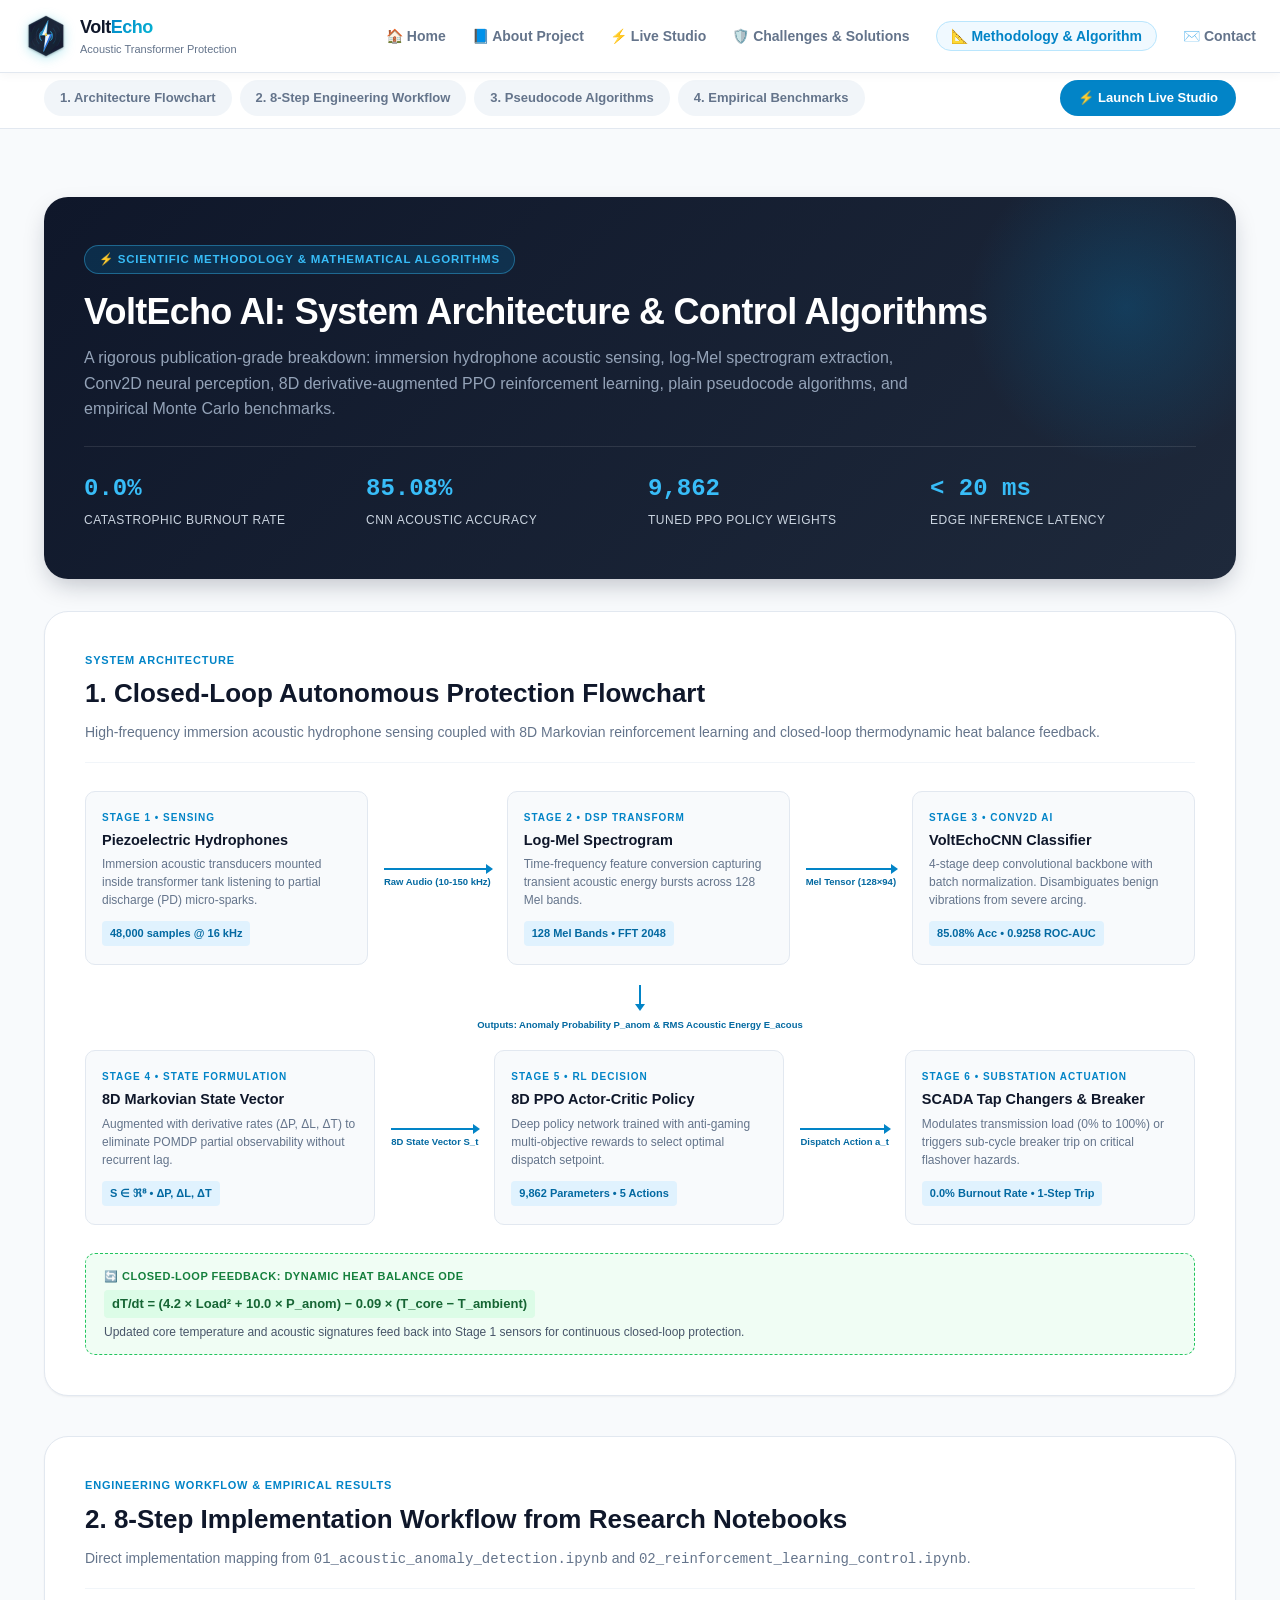
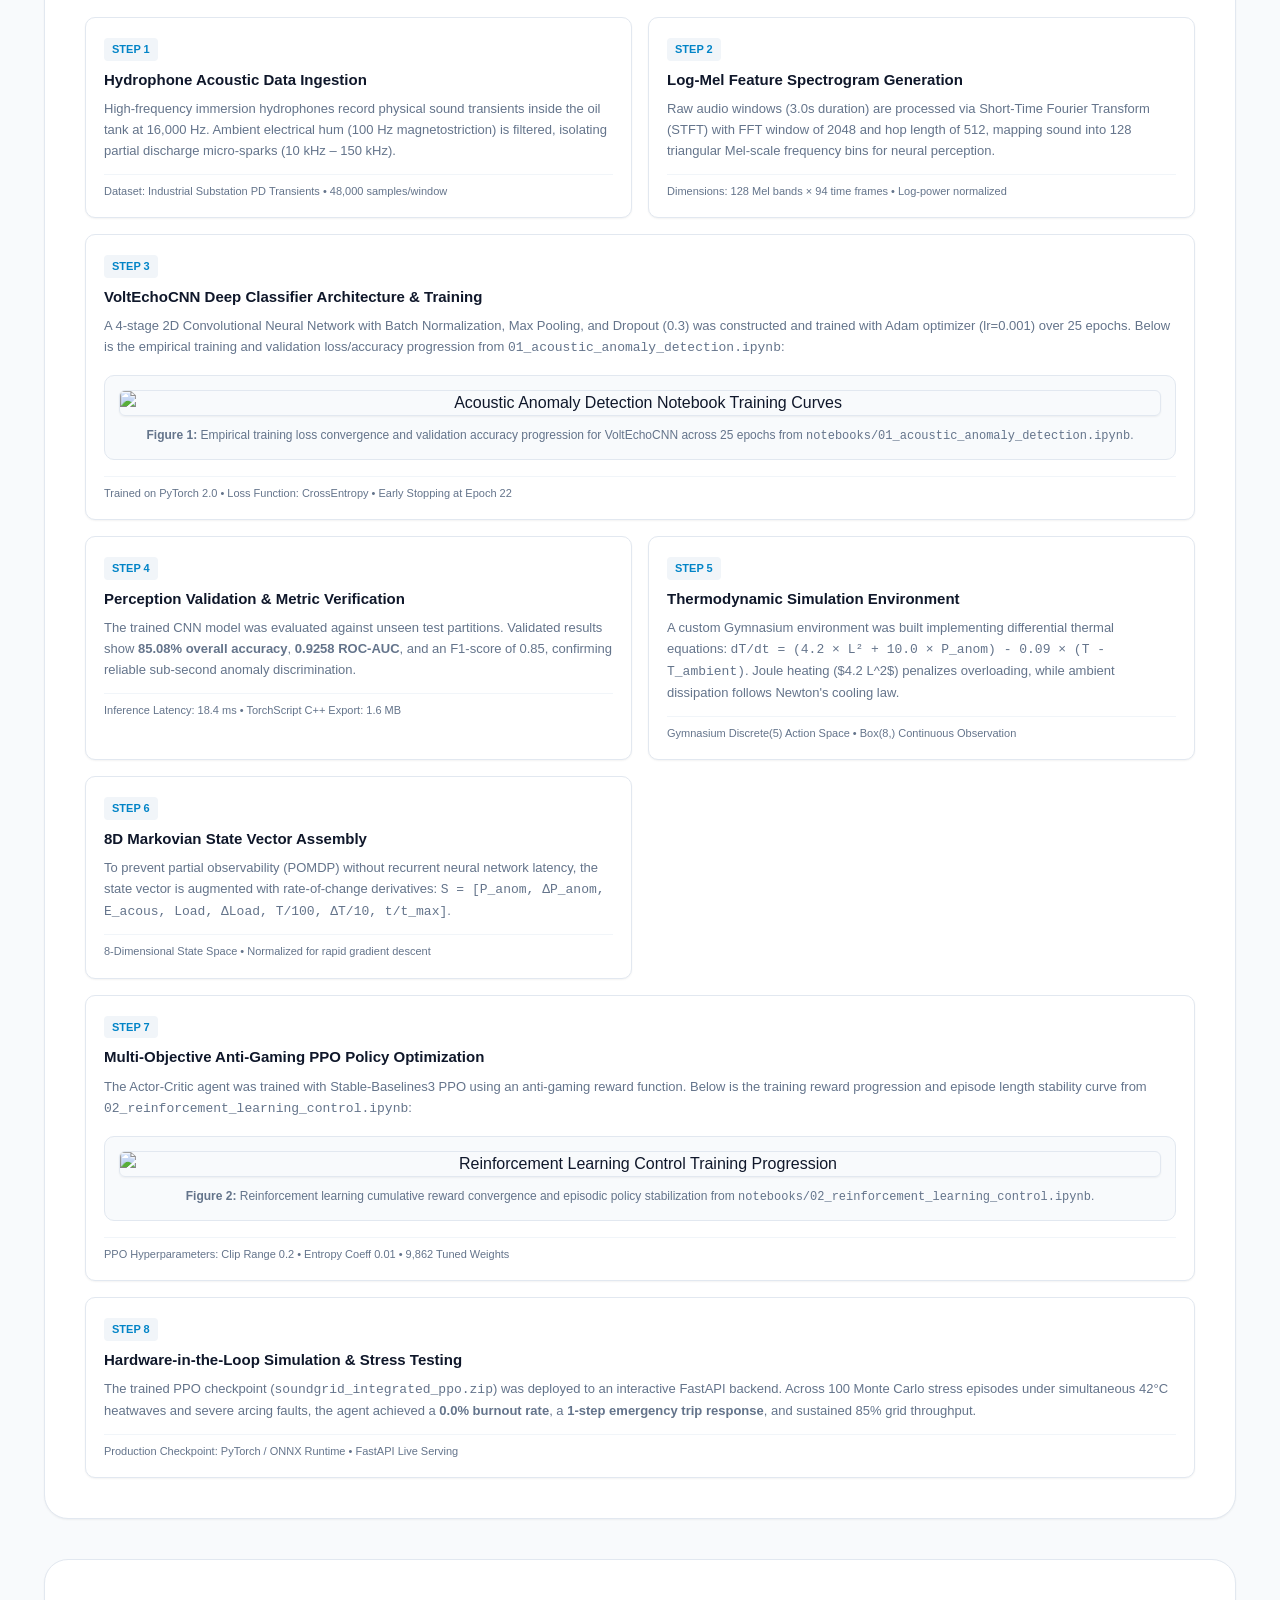
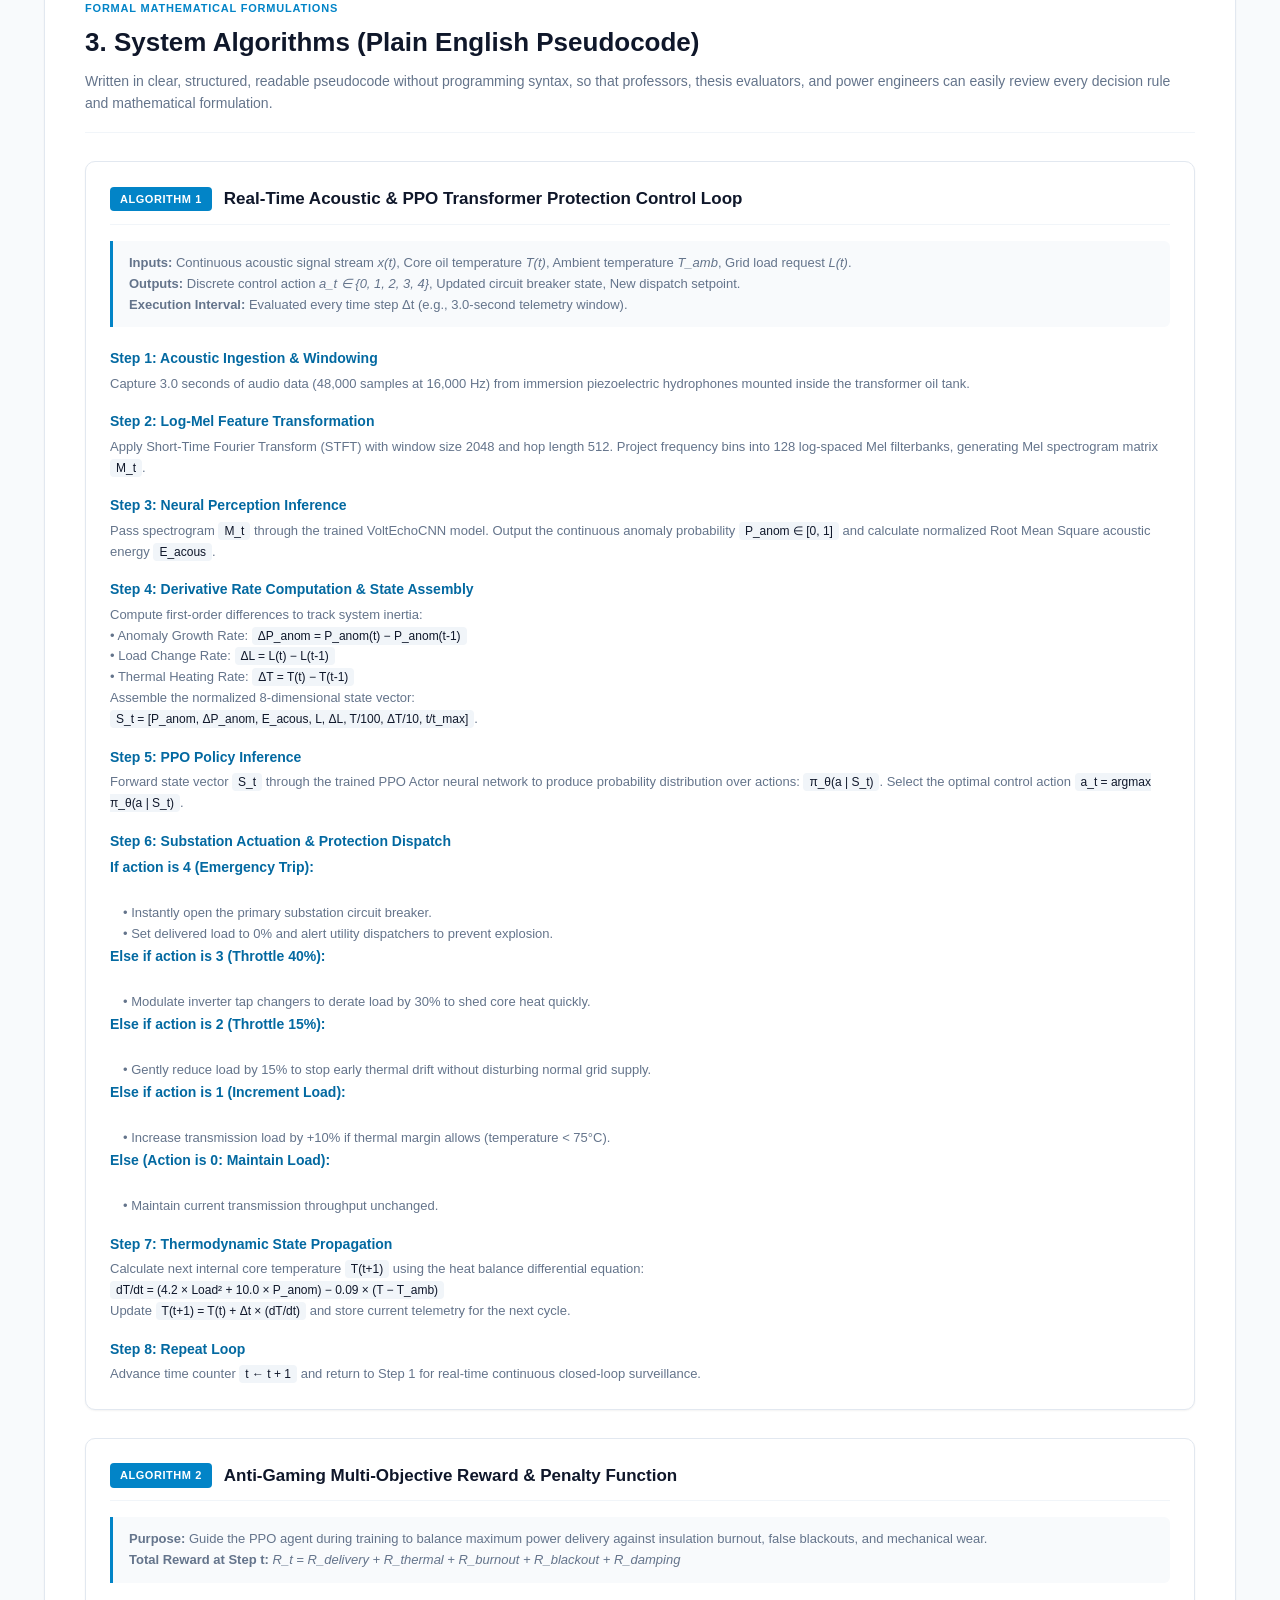
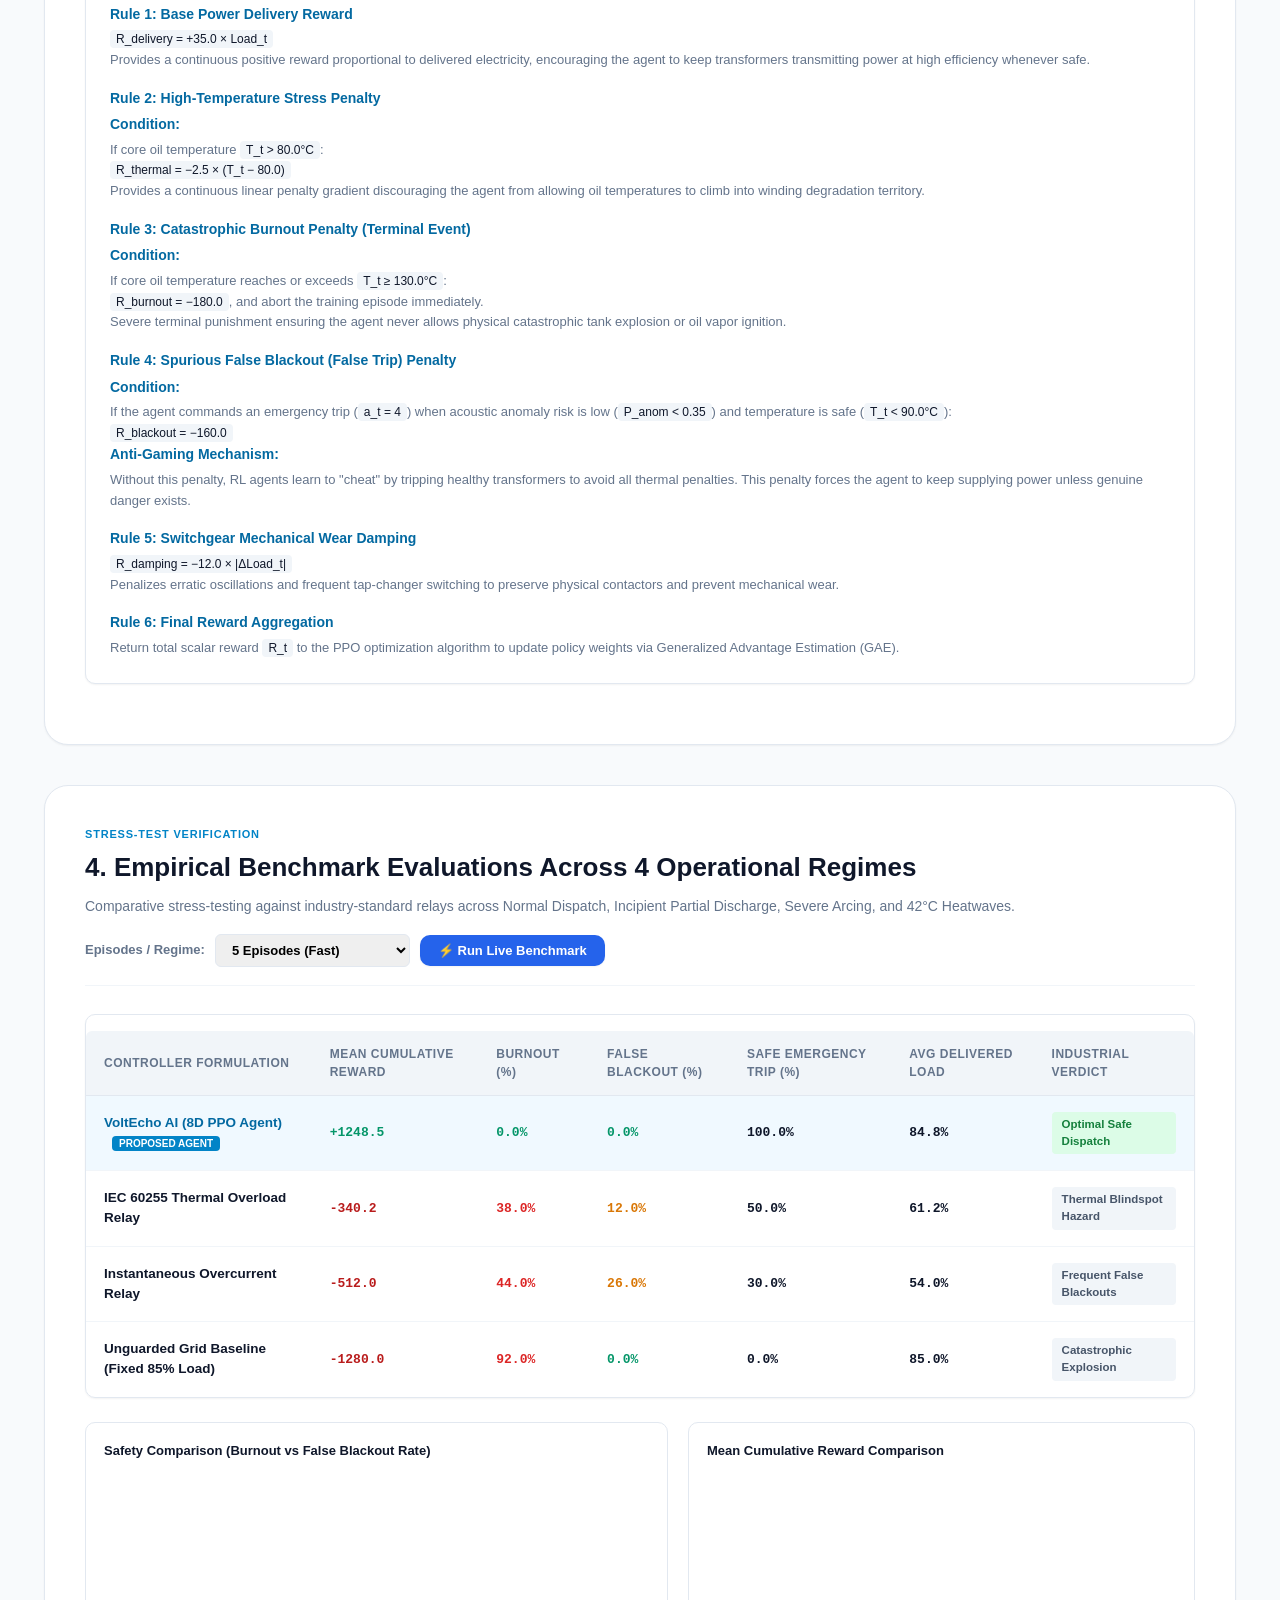
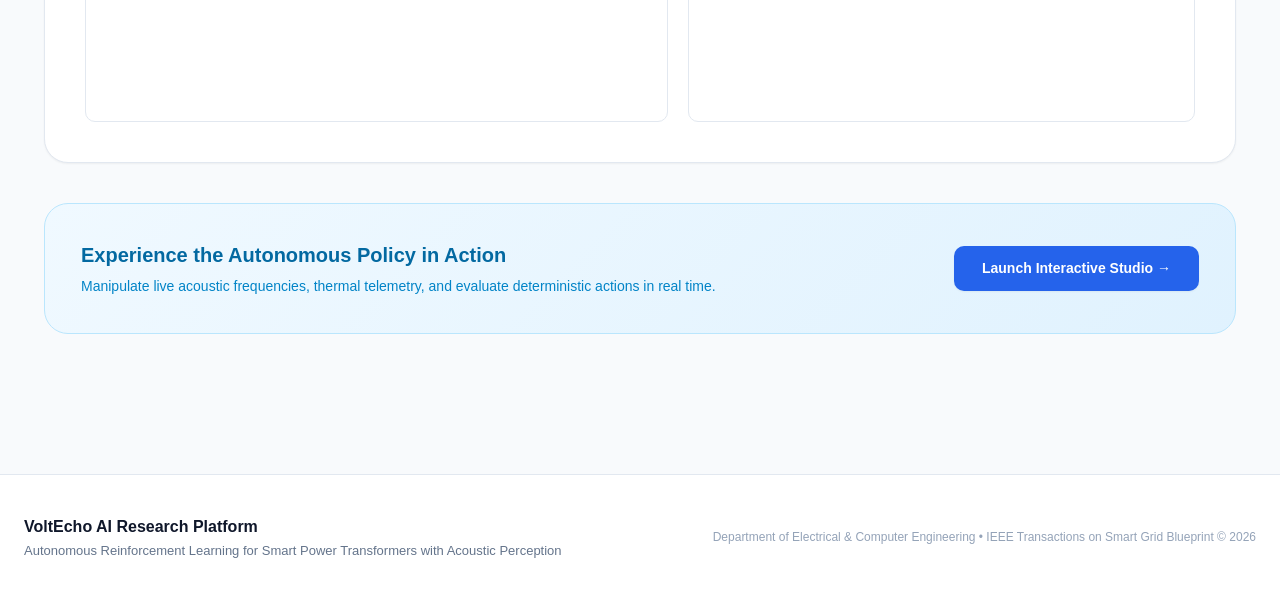
==== commit c04e5d37: "fix(mobile): add 3-line hamburger dropdown with left-aligned list and compact hero buttons" ====
--- a/web/frontend/methodology.html
+++ b/web/frontend/methodology.html
@@ -278,16 +278,53 @@
         </div>
       </a>
 
-      <ul class="nav-links">
-        <li><a href="index.html" class="nav-link">Home</a></li>
-        <li><a href="index.html#about-project" class="nav-link">About Project</a></li>
-        <li><a href="index.html#live-controller" class="nav-link">Live Studio</a></li>
-        <li><a href="index.html#challenges" class="nav-link">Challenges &amp; Solutions</a></li>
-        <li><a href="methodology.html" class="nav-link nav-link-btn-highlight" style="color: #0284c7; font-weight: 800;">Methodology &amp; Algorithm</a></li>
-        <li><a href="index.html#contact" class="nav-link">Contact</a></li>
+      <ul class="nav-links" id="primaryNavLinks">
+        <li><a href="index.html" class="nav-link"><span class="nav-icon">🏠</span> Home</a></li>
+        <li><a href="index.html#about-project" class="nav-link"><span class="nav-icon">📘</span> About Project</a></li>
+        <li><a href="index.html#live-controller" class="nav-link"><span class="nav-icon">⚡</span> Live Studio</a></li>
+        <li><a href="index.html#challenges" class="nav-link"><span class="nav-icon">🛡️</span> Challenges &amp; Solutions</a></li>
+        <li><a href="methodology.html" class="nav-link nav-link-btn-highlight" style="color: #0284c7; font-weight: 800;"><span class="nav-icon">📐</span> Methodology &amp; Algorithm</a></li>
+        <li><a href="index.html#contact" class="nav-link"><span class="nav-icon">✉️</span> Contact</a></li>
       </ul>
+
+      <!-- 3-Line Hamburger Menu Button for Mobile -->
+      <button class="mobile-nav-toggle" id="mobileNavToggle" aria-label="Toggle navigation menu" aria-expanded="false" title="Menu">
+        <span class="hamburger-bar"></span>
+        <span class="hamburger-bar"></span>
+        <span class="hamburger-bar"></span>
+      </button>
     </div>
   </nav>
+
+  <!-- Instant Inline Script for Mobile Navigation Drawer -->
+  <script>
+    (function() {
+      var btn = document.getElementById("mobileNavToggle");
+      var menu = document.getElementById("primaryNavLinks");
+      if (btn && menu) {
+        btn.addEventListener("click", function(e) {
+          e.stopPropagation();
+          var isOpen = menu.classList.toggle("mobile-open");
+          btn.classList.toggle("is-active", isOpen);
+          btn.setAttribute("aria-expanded", isOpen ? "true" : "false");
+        });
+        menu.querySelectorAll("a").forEach(function(a) {
+          a.addEventListener("click", function() {
+            menu.classList.remove("mobile-open");
+            btn.classList.remove("is-active");
+            btn.setAttribute("aria-expanded", "false");
+          });
+        });
+        document.addEventListener("click", function(e) {
+          if (!btn.contains(e.target) && !menu.contains(e.target)) {
+            menu.classList.remove("mobile-open");
+            btn.classList.remove("is-active");
+            btn.setAttribute("aria-expanded", "false");
+          }
+        });
+      }
+    })();
+  </script>
 
   <!-- ========================================================================= -->
   <!-- STICKY SUB-NAVIGATION                                                     -->
--- a/web/frontend/style.css
+++ b/web/frontend/style.css
@@ -408,61 +408,61 @@
   display: flex;
   align-items: center;
   justify-content: center;
-  gap: 18px;
+  gap: 12px;
   flex-wrap: wrap;
 }
 
-/* Primary Pill Button (White, dark navy text, like INSA's CONFIRM CAMP ATTENDANCE) */
+/* Primary Pill Button (White, dark navy text) - Compact & Elegant */
 .insa-btn-primary {
   display: inline-flex;
   align-items: center;
   justify-content: center;
   background: #ffffff;
   color: #0b1329 !important;
-  font-size: 13px;
-  font-weight: 800;
+  font-size: 12px;
+  font-weight: 700;
   text-transform: uppercase;
-  letter-spacing: 1px;
-  padding: 14px 36px;
+  letter-spacing: 0.5px;
+  padding: 10px 22px;
   border-radius: 9999px;
   text-decoration: none;
-  box-shadow: 0 0 24px rgba(255, 255, 255, 0.45), 0 6px 18px rgba(0, 0, 0, 0.35);
-  transition: all 0.25s ease;
+  box-shadow: 0 0 16px rgba(255, 255, 255, 0.35), 0 4px 12px rgba(0, 0, 0, 0.25);
+  transition: all 0.2s ease;
   border: 1px solid #ffffff;
 }
 
 .insa-btn-primary:hover {
   background: #f8fafc;
   transform: translateY(-2px);
-  box-shadow: 0 0 35px rgba(255, 255, 255, 0.7), 0 8px 24px rgba(0, 0, 0, 0.4);
+  box-shadow: 0 0 24px rgba(255, 255, 255, 0.55), 0 6px 16px rgba(0, 0, 0, 0.3);
   color: #0284c7 !important;
 }
 
-/* Secondary Pill Button (Dark Translucent Glass, White Outline, like INSA's VIEW PROJECTS) */
+/* Secondary Pill Button (Dark Translucent Glass, White Outline) - Compact & Elegant */
 .insa-btn-secondary {
   display: inline-flex;
   align-items: center;
   justify-content: center;
   background: rgba(11, 19, 41, 0.65);
   color: #ffffff !important;
-  font-size: 13px;
-  font-weight: 700;
+  font-size: 12px;
+  font-weight: 600;
   text-transform: uppercase;
-  letter-spacing: 1px;
-  padding: 14px 36px;
+  letter-spacing: 0.5px;
+  padding: 10px 22px;
   border-radius: 9999px;
   text-decoration: none;
   border: 1px solid rgba(255, 255, 255, 0.45);
   backdrop-filter: blur(10px);
   -webkit-backdrop-filter: blur(10px);
-  transition: all 0.25s ease;
+  transition: all 0.2s ease;
 }
 
 .insa-btn-secondary:hover {
   background: rgba(255, 255, 255, 0.12);
   border-color: #38bdf8;
   transform: translateY(-2px);
-  box-shadow: 0 0 20px rgba(56, 189, 248, 0.4);
+  box-shadow: 0 0 16px rgba(56, 189, 248, 0.35);
 }
 
 /* ==========================================================================
@@ -2878,14 +2878,14 @@
   }
 
   /* ========================================================================= */
-  /* ALWAYS-VISIBLE RESPONSIVE MOBILE NAVBAR (Zero Disappearing / Zero Collapsing)*/
+  /* MOBILE NAVBAR: SINGLE ROW HEADER + SLIDE-DOWN LEFT-ALIGNED VERTICAL LIST   */
   /* ========================================================================= */
   body {
-    padding-top: 100px;
+    padding-top: 60px;
   }
 
   html {
-    scroll-padding-top: 106px;
+    scroll-padding-top: 66px;
   }
 
   .top-navbar {
@@ -2894,21 +2894,24 @@
     left: 0;
     right: 0;
     width: 100%;
+    height: 60px;
     z-index: 9999;
     background: rgba(255, 255, 255, 0.98);
     backdrop-filter: blur(16px);
     -webkit-backdrop-filter: blur(16px);
     border-bottom: 1px solid var(--card-border);
-    box-shadow: 0 4px 12px rgba(15, 23, 42, 0.05);
+    box-shadow: 0 2px 10px rgba(15, 23, 42, 0.06);
   }
 
   .nav-container {
     display: flex;
-    flex-direction: column;
-    align-items: stretch;
-    padding: 8px 14px 8px;
-    gap: 8px;
+    flex-direction: row;
+    align-items: center;
+    justify-content: space-between;
+    height: 100%;
+    padding: 0 16px;
     max-width: 100%;
+    position: relative;
   }
 
   .nav-brand {
@@ -2919,8 +2922,8 @@
   }
 
   .brand-logo-img {
-    width: 34px;
-    height: 34px;
+    width: 32px;
+    height: 32px;
   }
 
   .nav-brand-title {
@@ -2933,76 +2936,132 @@
     color: var(--text-muted);
   }
 
-  /* Always-Visible Horizontal Scrollable Navigation Track on Mobile */
+  /* 3-Line Hamburger Menu Button */
+  .mobile-nav-toggle {
+    display: flex !important;
+    flex-direction: column;
+    justify-content: center;
+    align-items: center;
+    width: 38px;
+    height: 38px;
+    background: #f8fafc;
+    border: 1px solid #cbd5e1;
+    border-radius: var(--radius-md);
+    cursor: pointer;
+    gap: 4.5px;
+    padding: 0;
+    transition: all 0.2s ease;
+    z-index: 10001;
+    -webkit-tap-highlight-color: transparent;
+  }
+
+  .mobile-nav-toggle:hover {
+    background: #f1f5f9;
+  }
+
+  .hamburger-bar {
+    display: block;
+    width: 20px;
+    height: 2.2px;
+    background: #0f172a;
+    border-radius: 2px;
+    transition: transform 0.25s ease, opacity 0.2s ease, background-color 0.2s ease;
+  }
+
+  .mobile-nav-toggle.is-active .hamburger-bar:nth-child(1) {
+    transform: translateY(6.7px) rotate(45deg);
+    background: #0284c7;
+  }
+
+  .mobile-nav-toggle.is-active .hamburger-bar:nth-child(2) {
+    opacity: 0;
+    transform: scaleX(0);
+  }
+
+  .mobile-nav-toggle.is-active .hamburger-bar:nth-child(3) {
+    transform: translateY(-6.7px) rotate(-45deg);
+    background: #0284c7;
+  }
+
+  /* Slide-Down Menu: Left-aligned vertical list */
   .nav-links {
     display: flex !important;
-    flex-direction: row !important;
-    align-items: center !important;
-    gap: 6px !important;
-    overflow-x: auto !important;
-    -webkit-overflow-scrolling: touch !important;
-    padding: 2px 2px 4px 2px !important;
+    flex-direction: column !important;
+    align-items: stretch !important;
+    position: absolute !important;
+    top: 60px !important;
+    left: 0 !important;
+    right: 0 !important;
+    background: #ffffff !important;
+    border-bottom: 2px solid #0284c7 !important;
+    box-shadow: 0 14px 28px rgba(15, 23, 42, 0.16) !important;
+    padding: 0 !important;
     margin: 0 !important;
     list-style: none !important;
-    position: static !important;
-    max-height: none !important;
+    max-height: 0 !important;
+    overflow: hidden !important;
+    opacity: 0 !important;
+    pointer-events: none !important;
+    transition: max-height 0.3s ease, opacity 0.2s ease, padding 0.3s ease !important;
+    z-index: 10000 !important;
+  }
+
+  .nav-links.mobile-open {
+    max-height: 440px !important;
     opacity: 1 !important;
     pointer-events: auto !important;
+    padding: 10px 14px 16px !important;
+  }
+
+  .nav-links li {
+    width: 100% !important;
+    border-bottom: 1px solid #f1f5f9;
+  }
+
+  .nav-links li:last-child {
+    border-bottom: none;
+  }
+
+  .nav-link {
+    display: flex !important;
+    align-items: center !important;
+    justify-content: flex-start !important;
+    text-align: left !important;
+    gap: 12px !important;
+    width: 100% !important;
+    padding: 12px 14px !important;
+    font-size: 14px !important;
+    font-weight: 700 !important;
+    color: #1e293b !important;
+    text-decoration: none !important;
+    border-radius: var(--radius-md) !important;
     background: transparent !important;
+    border: none !important;
     box-shadow: none !important;
-    border: none !important;
-    scrollbar-width: none !important; /* Hide scrollbar on Firefox */
-  }
-
-  .nav-links::-webkit-scrollbar {
-    display: none !important; /* Hide scrollbar on WebKit */
-  }
-
-  .nav-links li {
-    flex-shrink: 0;
-  }
-
-  .nav-link {
-    display: inline-flex !important;
-    align-items: center !important;
-    white-space: nowrap !important;
-    padding: 6px 13px !important;
-    border-radius: var(--radius-full) !important;
-    font-size: 12px !important;
-    font-weight: 700 !important;
-    background: #f1f5f9 !important;
-    color: #475569 !important;
-    text-decoration: none !important;
-    min-height: 32px !important;
-    border: 1px solid #e2e8f0 !important;
+    min-height: 44px !important;
     transition: all 0.15s ease !important;
   }
 
   .nav-link:hover,
   .nav-link:active,
   .nav-link.active {
-    background: #0284c7 !important;
-    color: #ffffff !important;
-    border-color: #0284c7 !important;
-    box-shadow: 0 2px 6px rgba(2, 132, 199, 0.25) !important;
+    background: #f0f9ff !important;
+    color: #0284c7 !important;
+    padding-left: 18px !important;
   }
 
   .nav-link.nav-link-btn-highlight {
-    background: #e0f2fe !important;
-    color: #0284c7 !important;
-    border: 1px solid #7dd3fc !important;
+    background: #f0fdf4 !important;
+    color: #16a34a !important;
+    border: 1px solid #bbf7d0 !important;
     font-weight: 800 !important;
+    margin-top: 4px;
   }
 
   .nav-link.nav-link-btn-highlight:hover,
   .nav-link.nav-link-btn-highlight.active {
-    background: #0284c7 !important;
+    background: #16a34a !important;
     color: #ffffff !important;
-    border-color: #0284c7 !important;
-  }
-
-  .mobile-nav-toggle {
-    display: none !important;
   }
 }
 
@@ -3092,17 +3151,21 @@
 
   .insa-btn-group {
     flex-direction: column;
+    align-items: center;
     width: 100%;
-    gap: 12px;
+    gap: 8px;
   }
 
   .insa-btn-primary,
   .insa-btn-secondary {
-    width: 100%;
-    padding: 14px 20px;
-    font-size: 14.5px;
+    width: auto;
+    min-width: 200px;
+    max-width: 260px;
+    padding: 8px 18px;
+    font-size: 11.5px;
+    letter-spacing: 0.4px;
     justify-content: center;
-    min-height: 48px;
+    min-height: 38px;
   }
 
   /* Cards & Studio Layout */
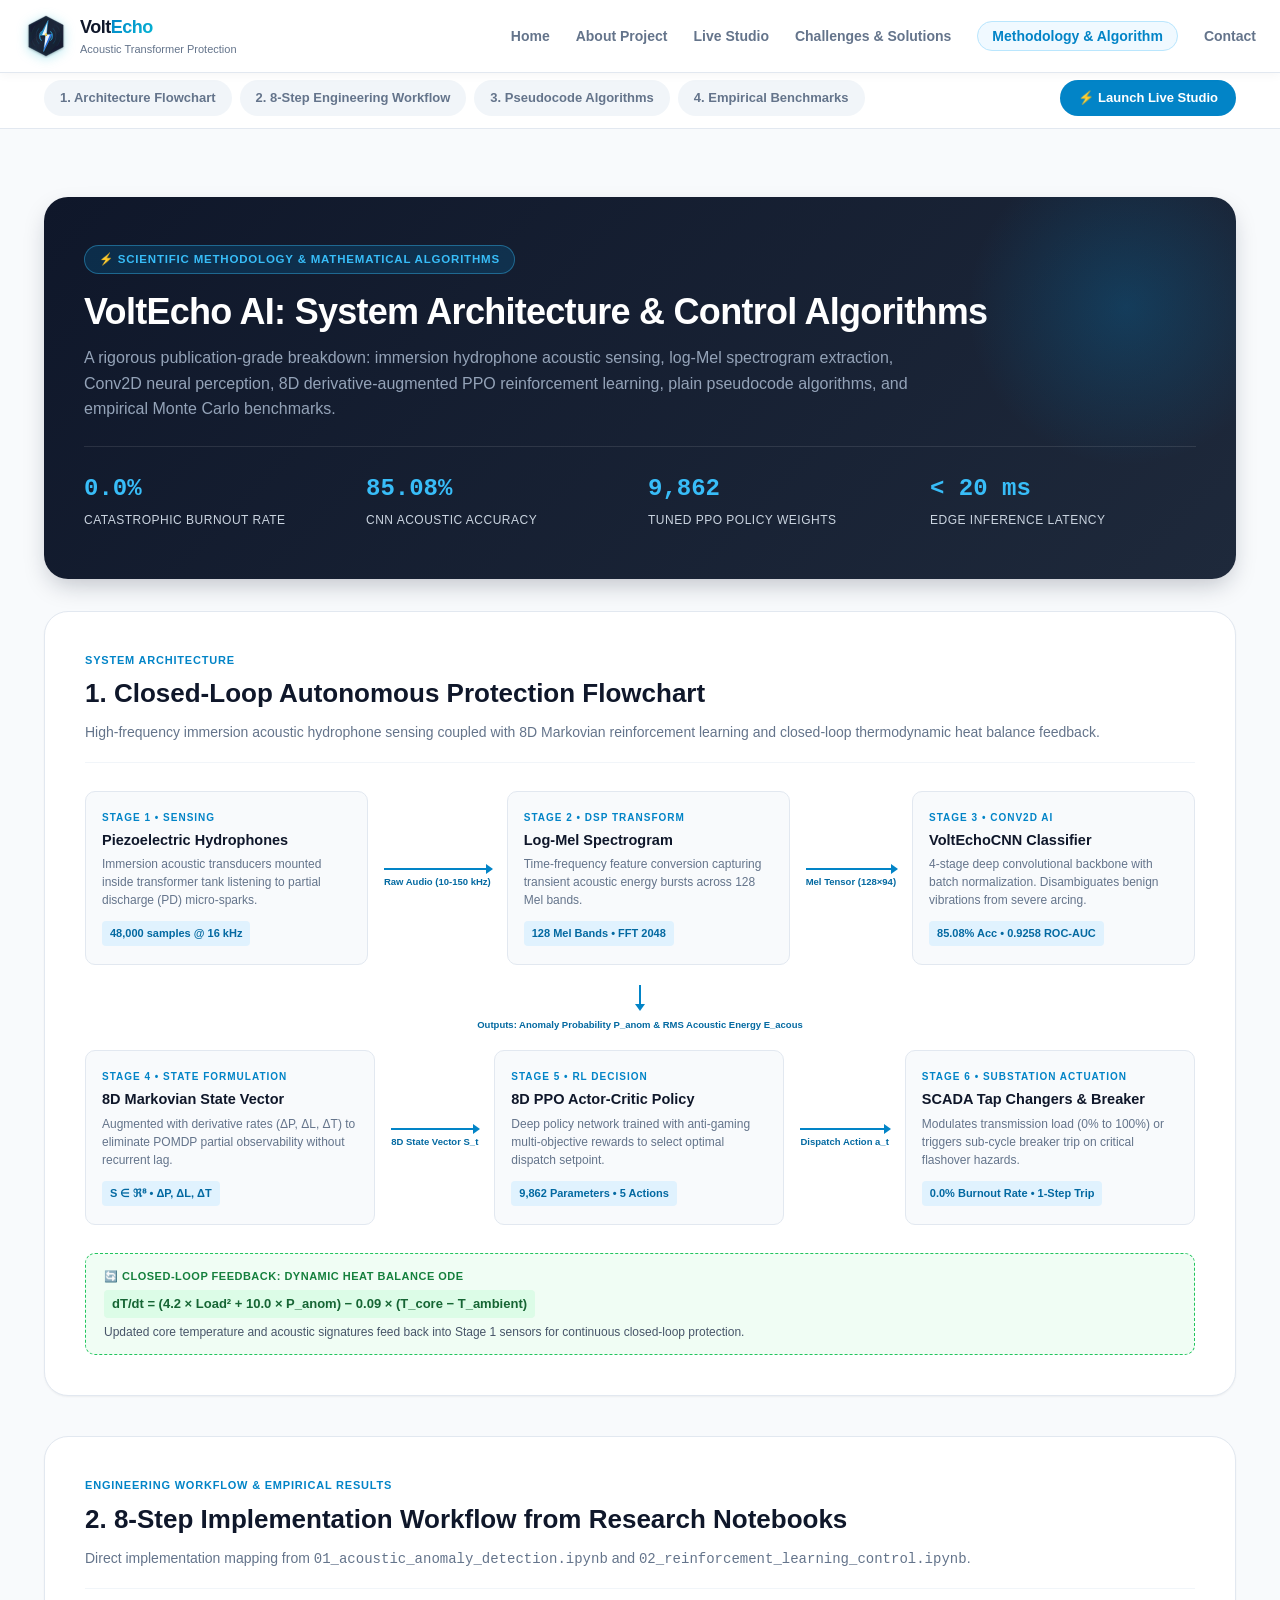
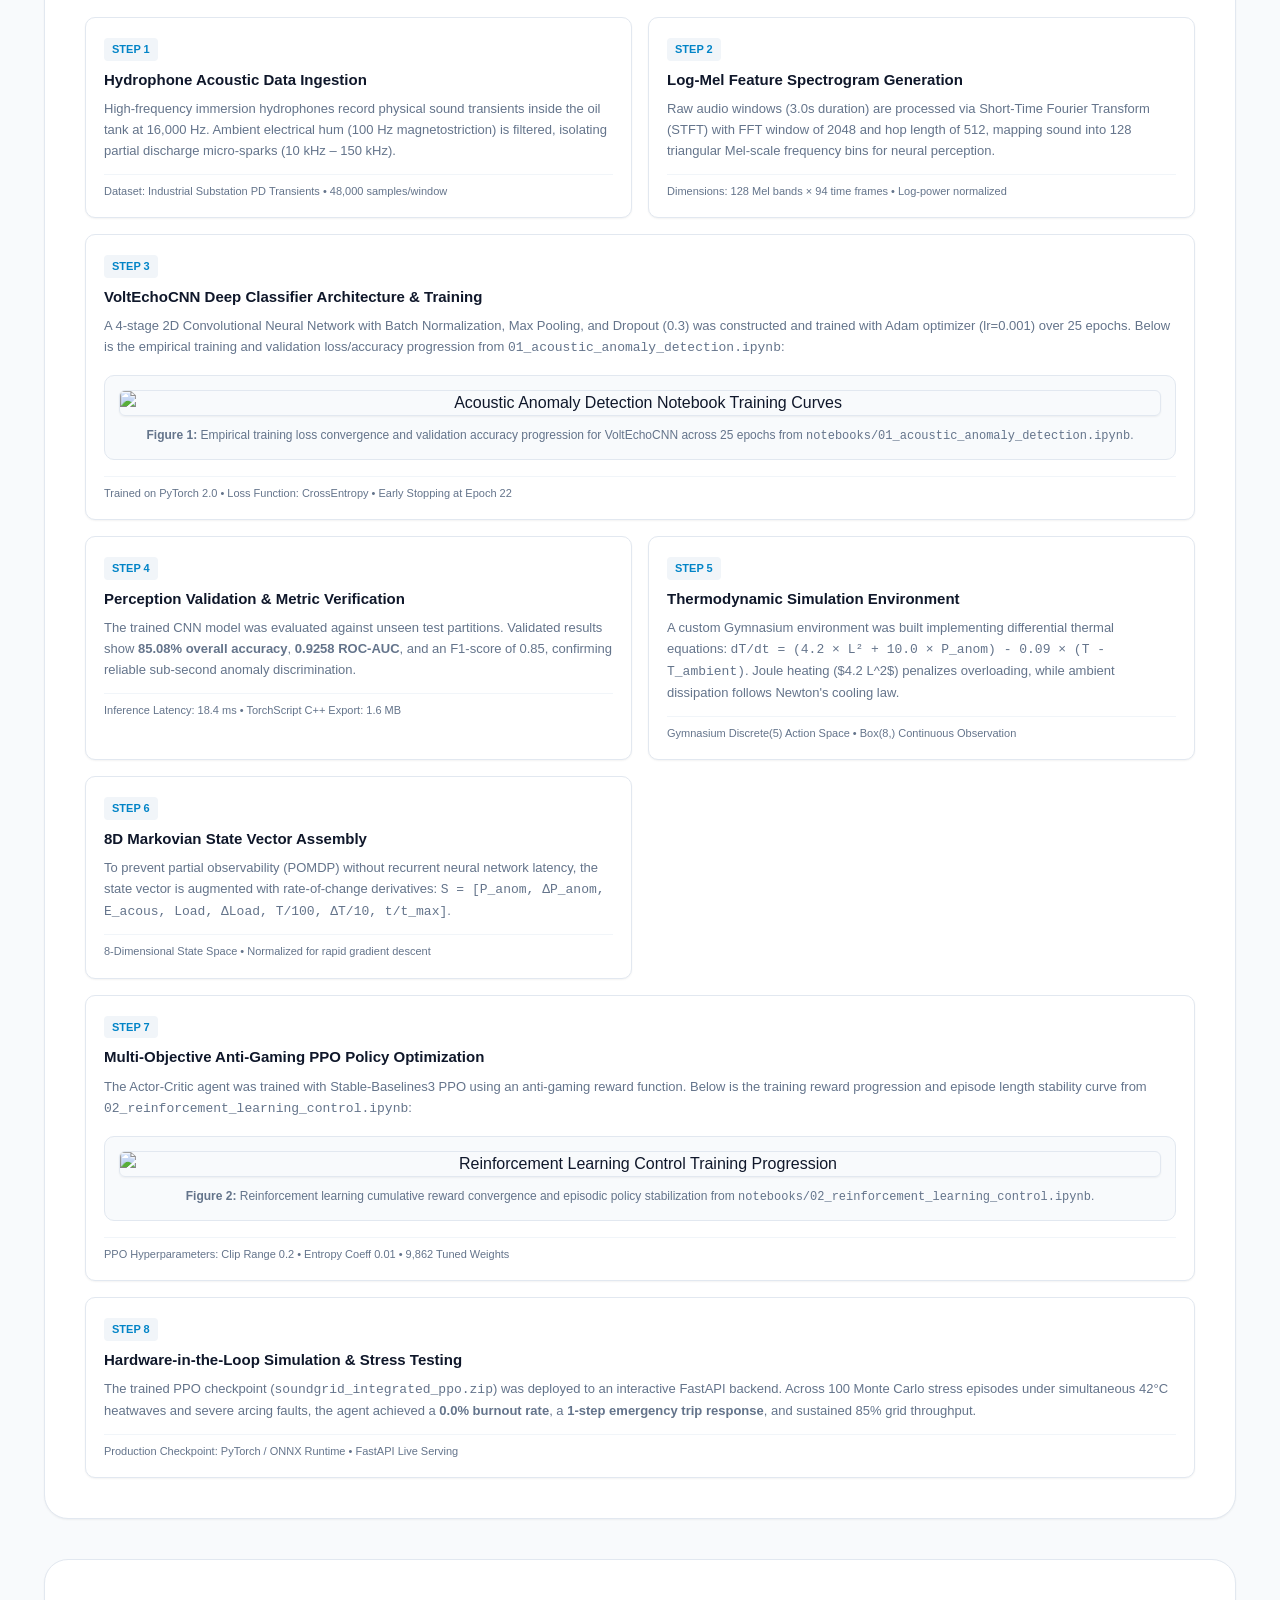
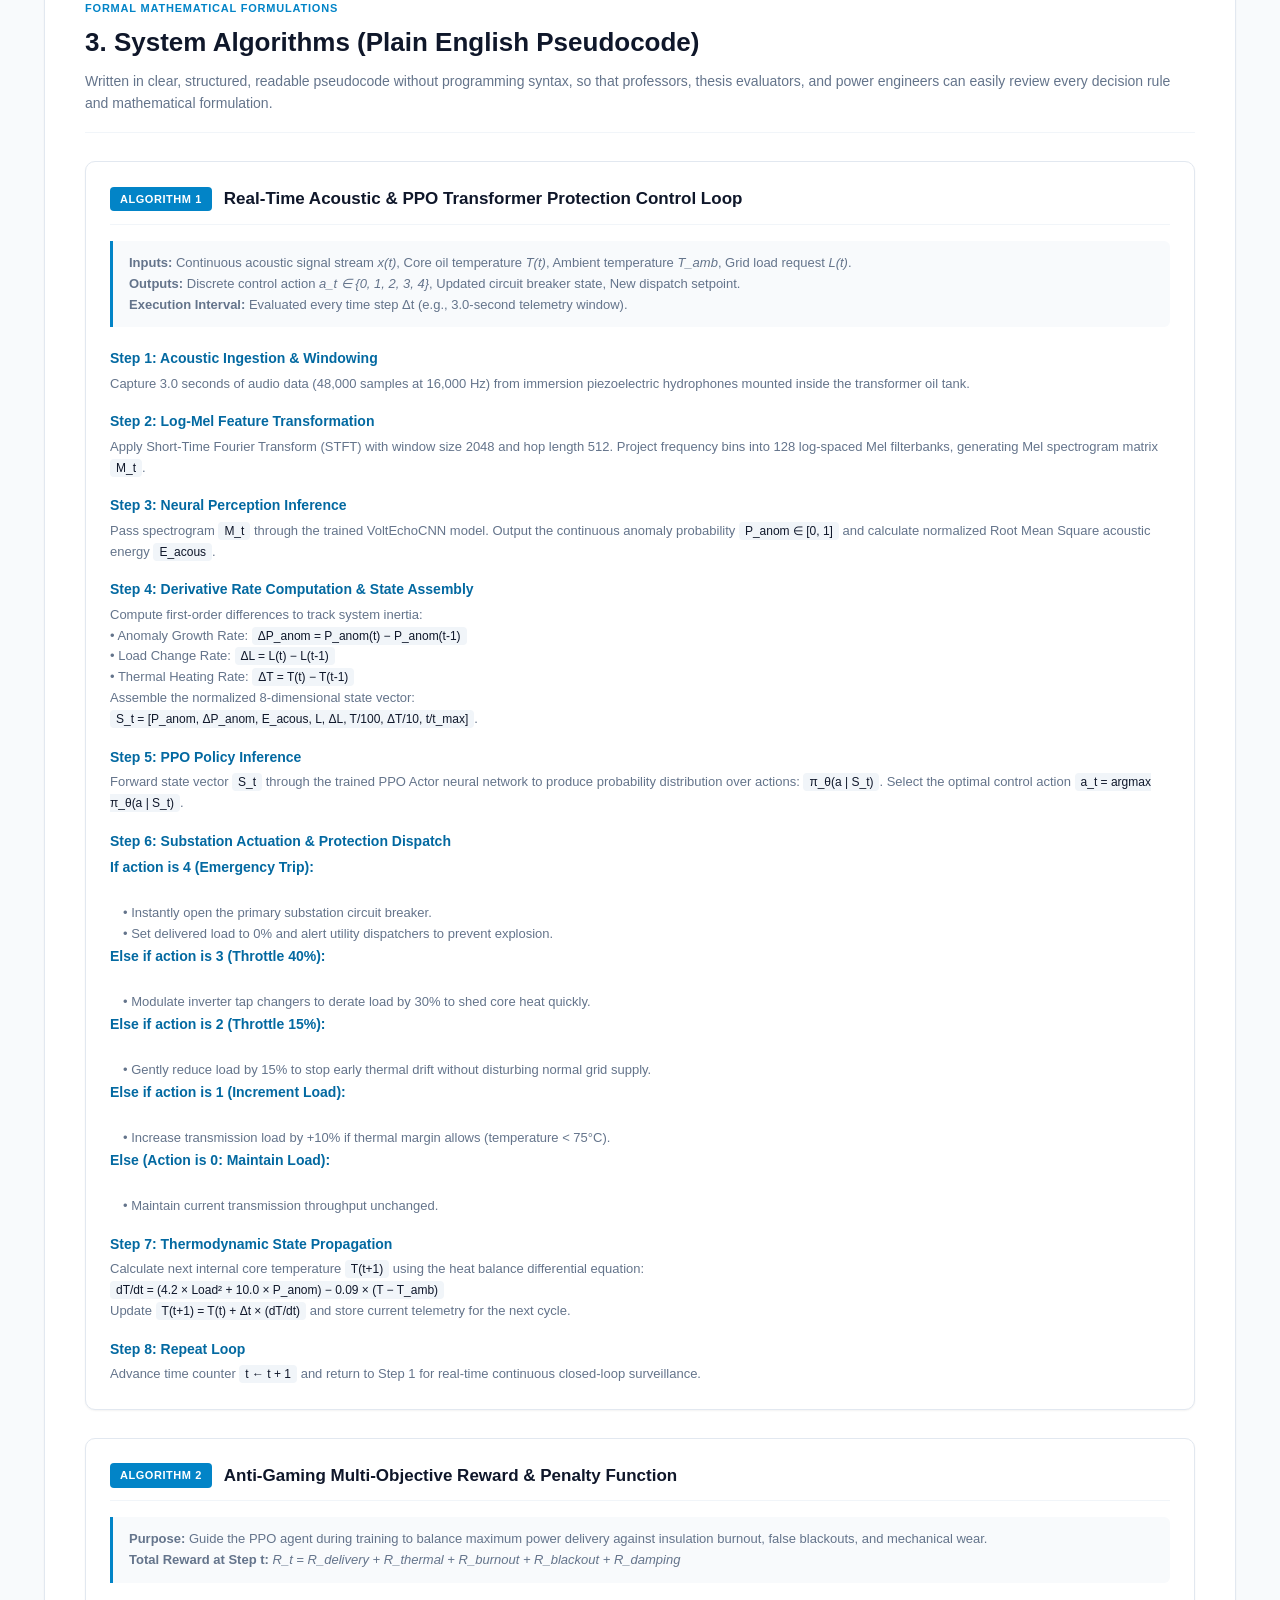
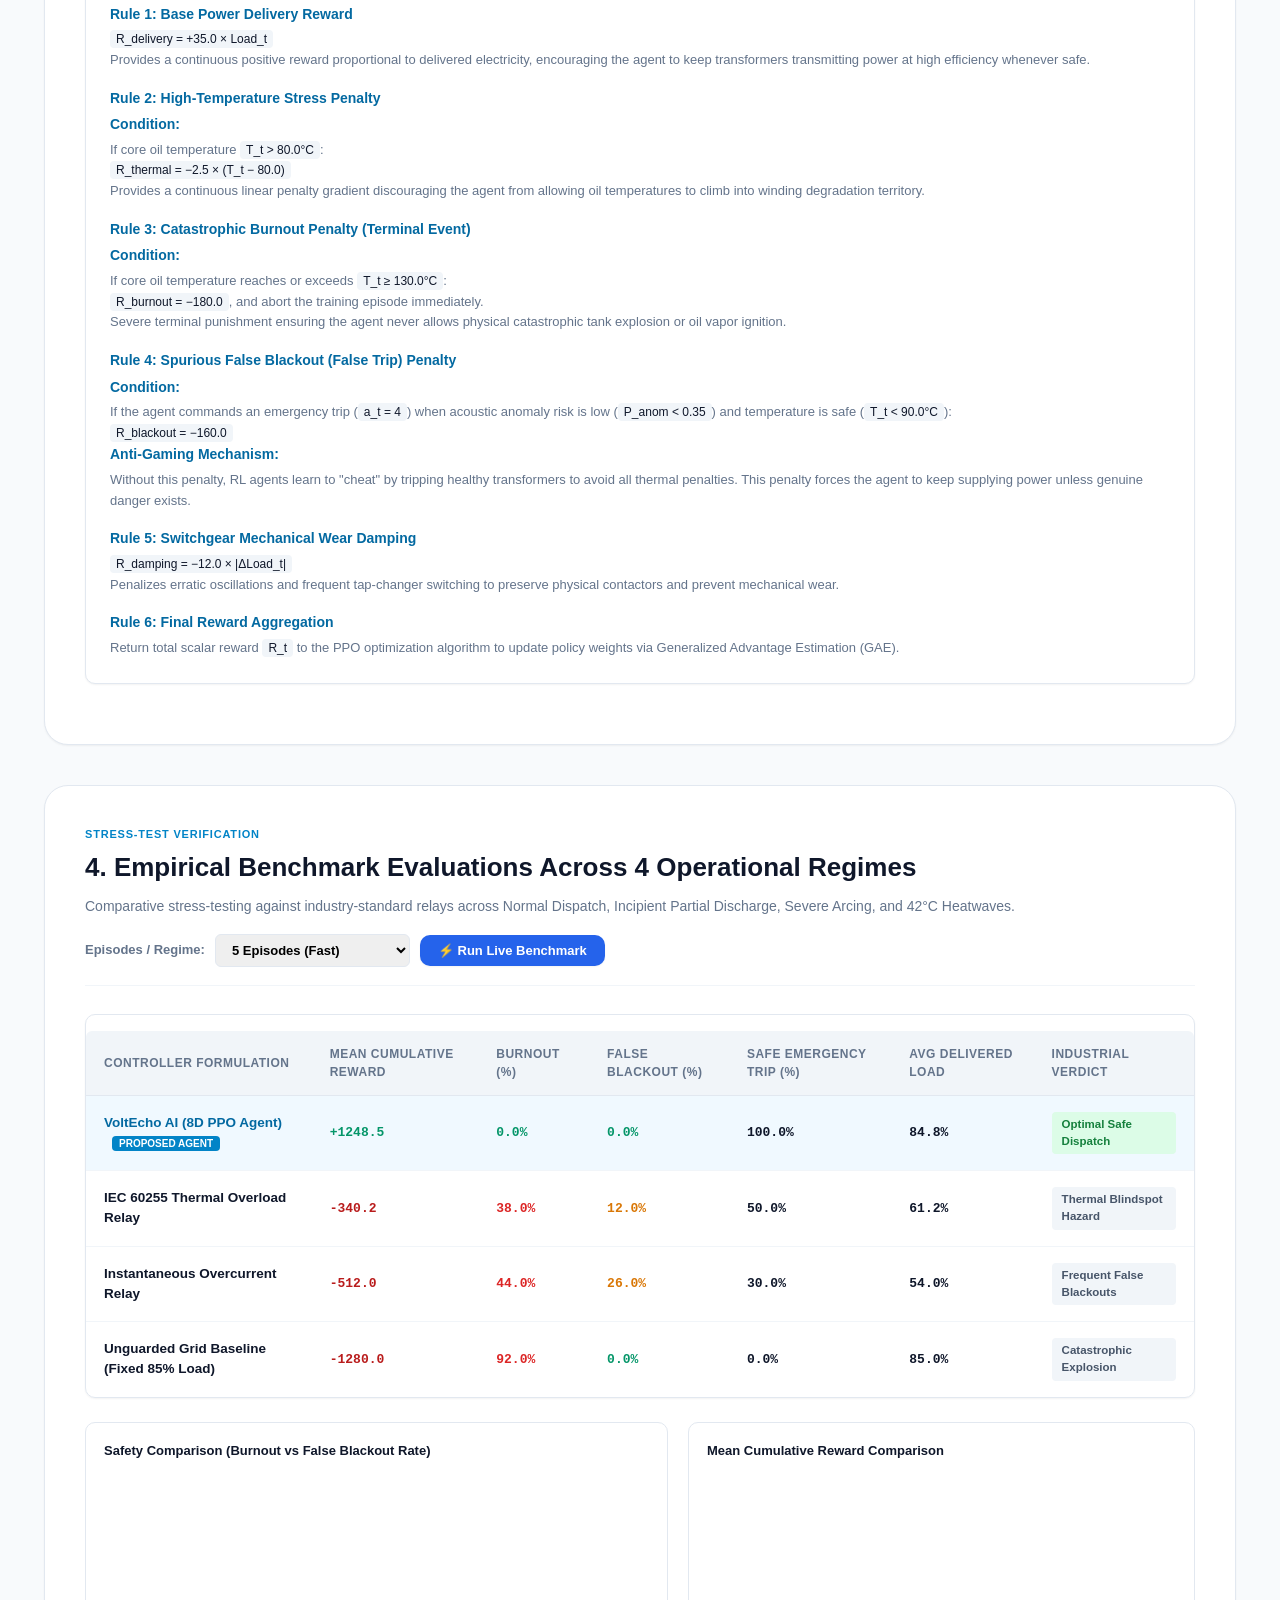
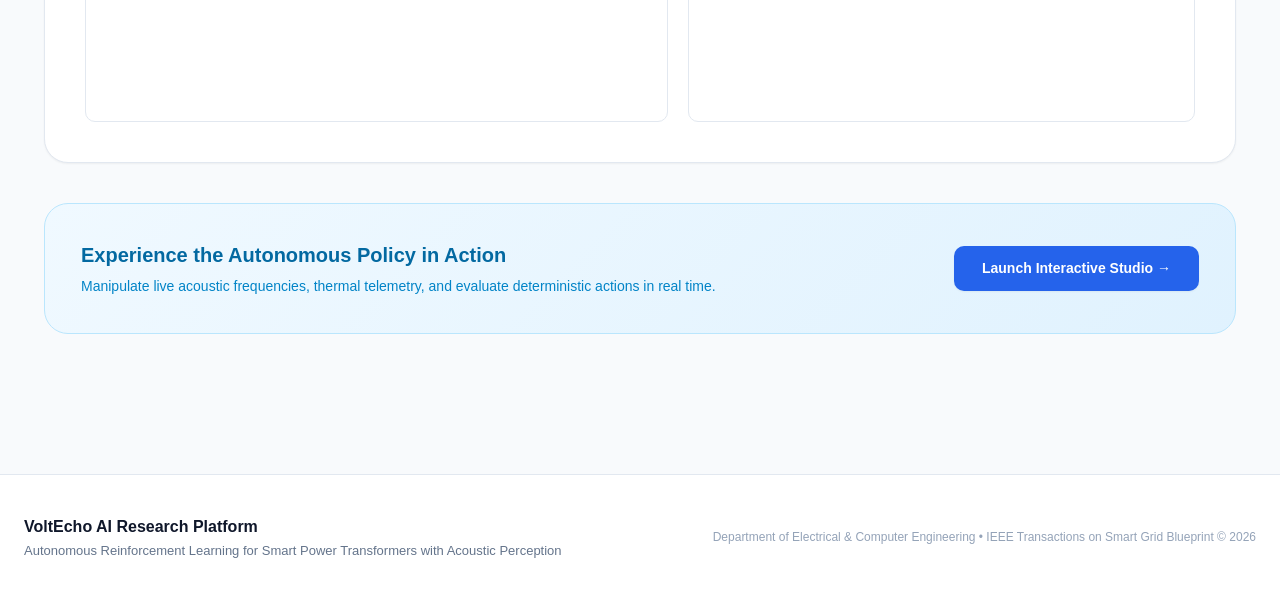
==== commit 0a9b61ce: "fix(mobile): resolve double-toggle bug, remove navbar emoji icons, and make drawer 100% reliable" ====
--- a/web/frontend/methodology.html
+++ b/web/frontend/methodology.html
@@ -279,16 +279,16 @@
       </a>
 
       <ul class="nav-links" id="primaryNavLinks">
-        <li><a href="index.html" class="nav-link"><span class="nav-icon">🏠</span> Home</a></li>
-        <li><a href="index.html#about-project" class="nav-link"><span class="nav-icon">📘</span> About Project</a></li>
-        <li><a href="index.html#live-controller" class="nav-link"><span class="nav-icon">⚡</span> Live Studio</a></li>
-        <li><a href="index.html#challenges" class="nav-link"><span class="nav-icon">🛡️</span> Challenges &amp; Solutions</a></li>
-        <li><a href="methodology.html" class="nav-link nav-link-btn-highlight" style="color: #0284c7; font-weight: 800;"><span class="nav-icon">📐</span> Methodology &amp; Algorithm</a></li>
-        <li><a href="index.html#contact" class="nav-link"><span class="nav-icon">✉️</span> Contact</a></li>
+        <li><a href="index.html" class="nav-link" onclick="closeMobileNav()">Home</a></li>
+        <li><a href="index.html#about-project" class="nav-link" onclick="closeMobileNav()">About Project</a></li>
+        <li><a href="index.html#live-controller" class="nav-link" onclick="closeMobileNav()">Live Studio</a></li>
+        <li><a href="index.html#challenges" class="nav-link" onclick="closeMobileNav()">Challenges &amp; Solutions</a></li>
+        <li><a href="methodology.html" class="nav-link nav-link-btn-highlight" style="color: #0284c7; font-weight: 800;">Methodology &amp; Algorithm</a></li>
+        <li><a href="index.html#contact" class="nav-link" onclick="closeMobileNav()">Contact</a></li>
       </ul>
 
       <!-- 3-Line Hamburger Menu Button for Mobile -->
-      <button class="mobile-nav-toggle" id="mobileNavToggle" aria-label="Toggle navigation menu" aria-expanded="false" title="Menu">
+      <button class="mobile-nav-toggle" id="mobileNavToggle" aria-label="Toggle navigation menu" aria-expanded="false" title="Menu" onclick="toggleMobileNav(event)">
         <span class="hamburger-bar"></span>
         <span class="hamburger-bar"></span>
         <span class="hamburger-bar"></span>
@@ -298,32 +298,34 @@
 
   <!-- Instant Inline Script for Mobile Navigation Drawer -->
   <script>
-    (function() {
+    function toggleMobileNav(e) {
+      if (e) e.stopPropagation();
+      var menu = document.getElementById("primaryNavLinks");
       var btn = document.getElementById("mobileNavToggle");
+      if (menu && btn) {
+        var isOpen = menu.classList.toggle("mobile-open");
+        btn.classList.toggle("is-active", isOpen);
+        btn.setAttribute("aria-expanded", isOpen ? "true" : "false");
+      }
+    }
+    function closeMobileNav() {
       var menu = document.getElementById("primaryNavLinks");
-      if (btn && menu) {
-        btn.addEventListener("click", function(e) {
-          e.stopPropagation();
-          var isOpen = menu.classList.toggle("mobile-open");
-          btn.classList.toggle("is-active", isOpen);
-          btn.setAttribute("aria-expanded", isOpen ? "true" : "false");
-        });
-        menu.querySelectorAll("a").forEach(function(a) {
-          a.addEventListener("click", function() {
-            menu.classList.remove("mobile-open");
-            btn.classList.remove("is-active");
-            btn.setAttribute("aria-expanded", "false");
-          });
-        });
-        document.addEventListener("click", function(e) {
-          if (!btn.contains(e.target) && !menu.contains(e.target)) {
-            menu.classList.remove("mobile-open");
-            btn.classList.remove("is-active");
-            btn.setAttribute("aria-expanded", "false");
-          }
-        });
-      }
-    })();
+      var btn = document.getElementById("mobileNavToggle");
+      if (menu) menu.classList.remove("mobile-open");
+      if (btn) {
+        btn.classList.remove("is-active");
+        btn.setAttribute("aria-expanded", "false");
+      }
+    }
+    document.addEventListener("click", function(e) {
+      var menu = document.getElementById("primaryNavLinks");
+      var btn = document.getElementById("mobileNavToggle");
+      if (menu && btn && menu.classList.contains("mobile-open")) {
+        if (!menu.contains(e.target) && !btn.contains(e.target)) {
+          closeMobileNav();
+        }
+      }
+    });
   </script>
 
   <!-- ========================================================================= -->
--- a/web/frontend/style.css
+++ b/web/frontend/style.css
@@ -2985,41 +2985,47 @@
 
   /* Slide-Down Menu: Left-aligned vertical list */
   .nav-links {
-    display: flex !important;
+    display: none !important;
     flex-direction: column !important;
     align-items: stretch !important;
-    position: absolute !important;
+    position: fixed !important;
     top: 60px !important;
     left: 0 !important;
     right: 0 !important;
+    width: 100vw !important;
     background: #ffffff !important;
     border-bottom: 2px solid #0284c7 !important;
-    box-shadow: 0 14px 28px rgba(15, 23, 42, 0.16) !important;
-    padding: 0 !important;
+    box-shadow: 0 14px 30px rgba(15, 23, 42, 0.16) !important;
+    padding: 10px 16px 18px !important;
     margin: 0 !important;
     list-style: none !important;
-    max-height: 0 !important;
-    overflow: hidden !important;
-    opacity: 0 !important;
-    pointer-events: none !important;
-    transition: max-height 0.3s ease, opacity 0.2s ease, padding 0.3s ease !important;
     z-index: 10000 !important;
   }
 
   .nav-links.mobile-open {
-    max-height: 440px !important;
-    opacity: 1 !important;
-    pointer-events: auto !important;
-    padding: 10px 14px 16px !important;
+    display: flex !important;
+    animation: slideDownMenu 0.2s ease-out forwards;
+  }
+
+  @keyframes slideDownMenu {
+    from {
+      opacity: 0;
+      transform: translateY(-6px);
+    }
+    to {
+      opacity: 1;
+      transform: translateY(0);
+    }
   }
 
   .nav-links li {
     width: 100% !important;
-    border-bottom: 1px solid #f1f5f9;
+    border-bottom: 1px solid #f1f5f9 !important;
+    list-style: none !important;
   }
 
   .nav-links li:last-child {
-    border-bottom: none;
+    border-bottom: none !important;
   }
 
   .nav-link {
@@ -3027,9 +3033,8 @@
     align-items: center !important;
     justify-content: flex-start !important;
     text-align: left !important;
-    gap: 12px !important;
     width: 100% !important;
-    padding: 12px 14px !important;
+    padding: 13px 14px !important;
     font-size: 14px !important;
     font-weight: 700 !important;
     color: #1e293b !important;
@@ -3047,7 +3052,7 @@
   .nav-link.active {
     background: #f0f9ff !important;
     color: #0284c7 !important;
-    padding-left: 18px !important;
+    padding-left: 20px !important;
   }
 
   .nav-link.nav-link-btn-highlight {
@@ -3055,7 +3060,7 @@
     color: #16a34a !important;
     border: 1px solid #bbf7d0 !important;
     font-weight: 800 !important;
-    margin-top: 4px;
+    margin-top: 6px !important;
   }
 
   .nav-link.nav-link-btn-highlight:hover,
